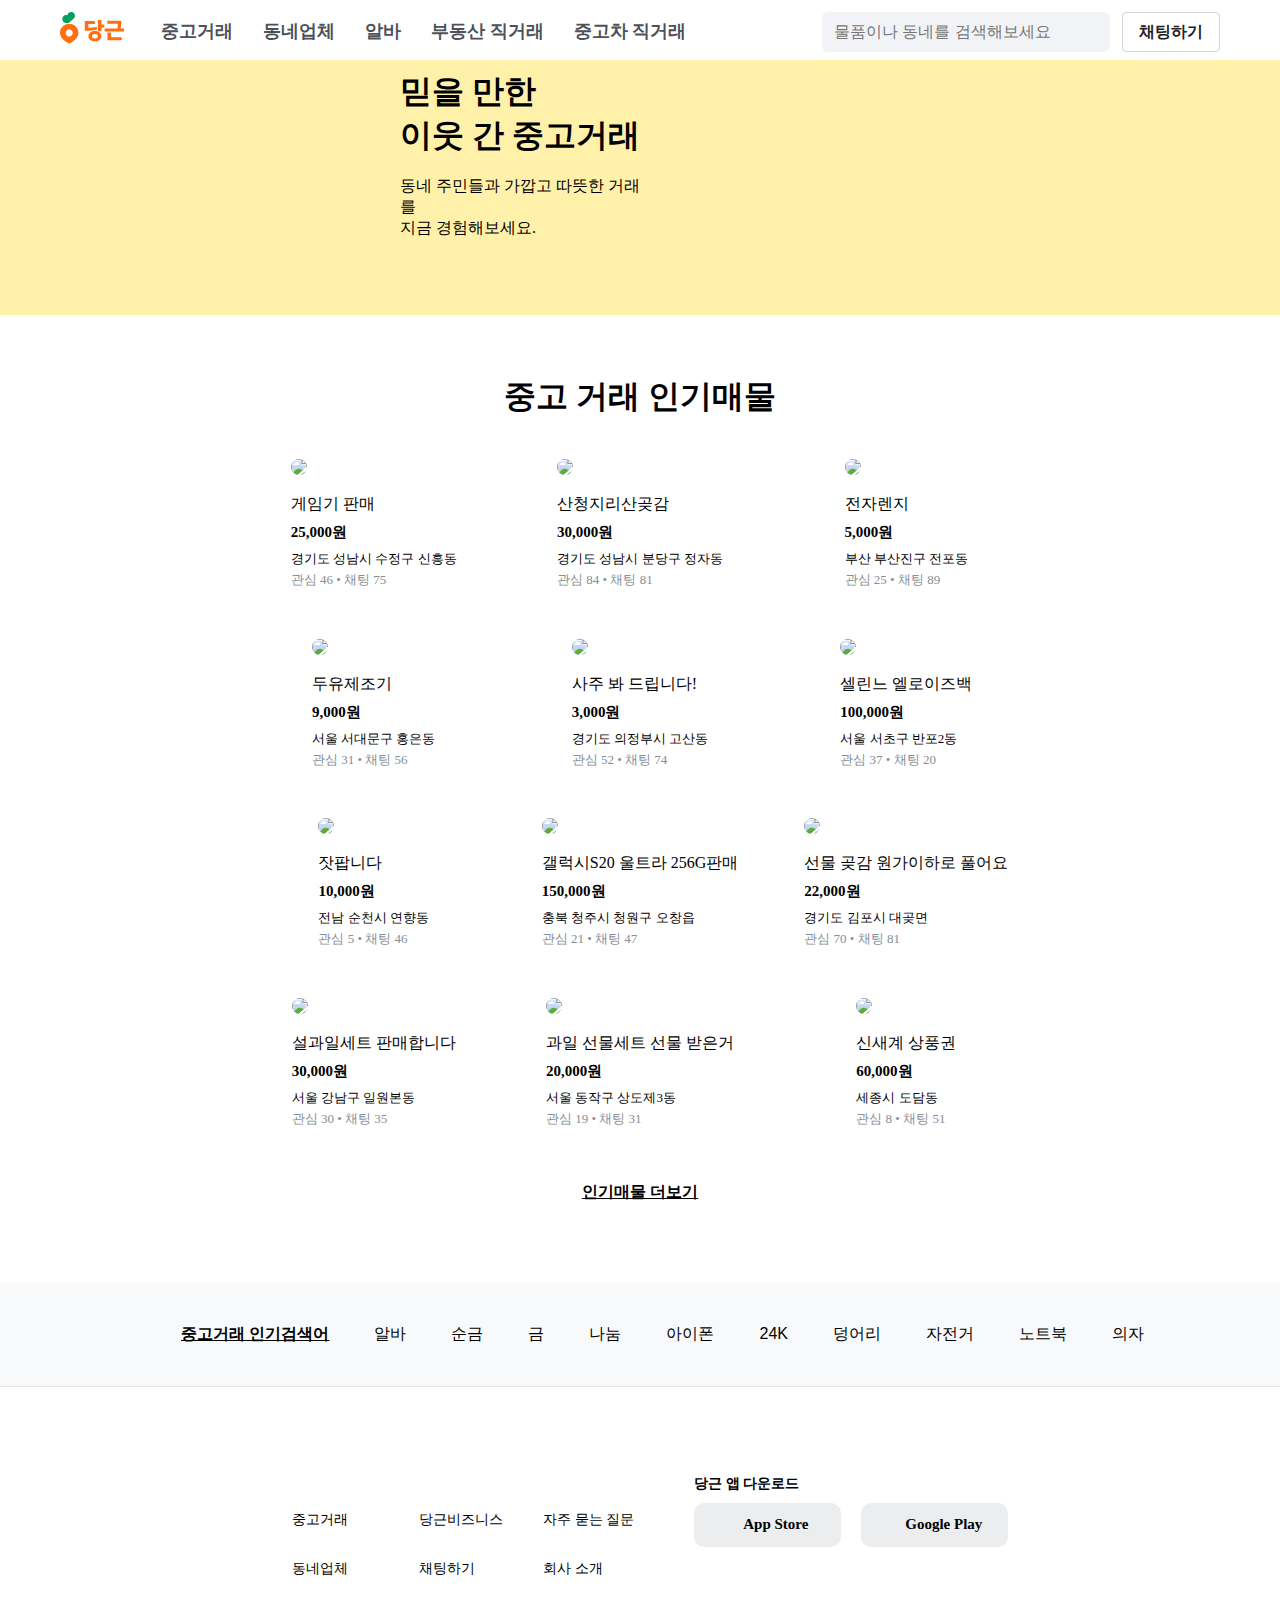
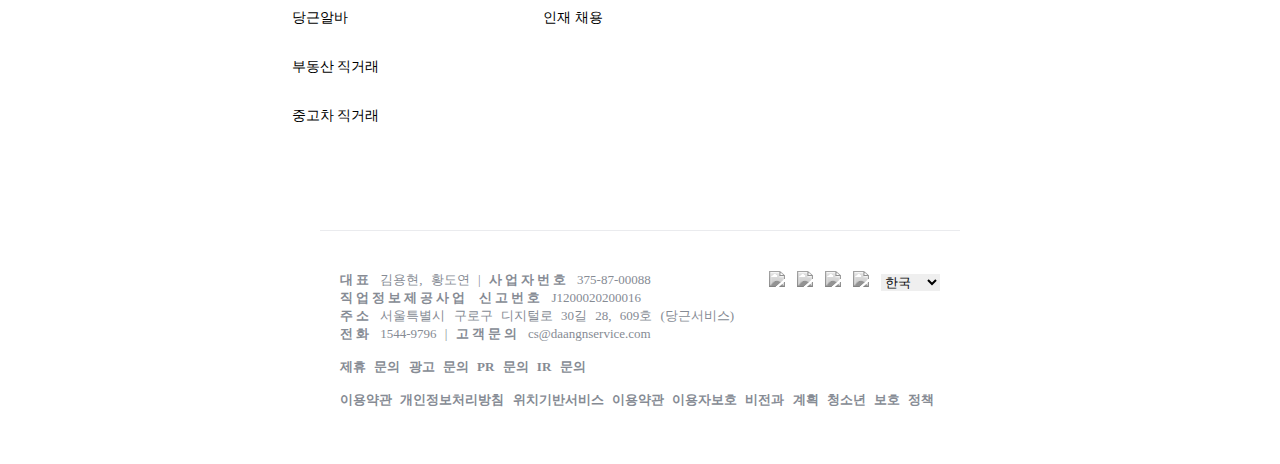
==== index.html @ a2869b3d "second commit" ====
<!DOCTYPE html>
<html lang="ko">
<head>
    <meta charset="UTF-8">
    <meta http-equiv="X-UA-Compatible" content="IE=edge">
    <meta name="viewport" content="width=device-width, initial-scale=1.0">
    <link rel="stylesheet" href="./style.css">
    <link rel="shortcut icon" type="image/x-icon" href="./favicon.ico">
    <script src="./index.js" defer></script>
    <title>당신 근처의 당근마켓</title>
</head>
<body>
<!-- 헤더 영역 -->
<header>
    <div id="header_div">
        <a href="#" id="header_div_a"><span><svg width="65" height="36" viewBox="0 0 65 36" fill="none" xmlns="http://www.w3.org/2000/svg"><g clip-path="url(#clip0_47_13130)"><path d="M9.23186 11.6511C4.1335 11.6511 0 15.6932 0 20.7962C0 27.847 9.25838 31.5884 9.23186 31.5783C9.20661 31.5884 18.4637 27.847 18.4637 20.7962C18.4637 15.6969 14.3302 11.6511 9.23186 11.6511ZM9.23186 24.4985C8.54053 24.498 7.86486 24.2924 7.2903 23.9079C6.71573 23.5233 6.26807 22.977 6.00391 22.338C5.73975 21.6991 5.67096 20.9961 5.80623 20.318C5.9415 19.6399 6.27476 19.0171 6.76388 18.5285C7.25299 18.0398 7.87599 17.7072 8.55411 17.5726C9.23223 17.438 9.93502 17.5076 10.5736 17.7725C11.2122 18.0374 11.7579 18.4857 12.1418 19.0608C12.5256 19.6359 12.7304 20.3119 12.7301 21.0034C12.731 21.4632 12.6411 21.9187 12.4656 22.3437C12.2901 22.7687 12.0325 23.1549 11.7075 23.4802C11.3825 23.8055 10.9966 24.0634 10.5718 24.2392C10.1469 24.415 9.69161 24.5053 9.23186 24.5048V24.4985Z" fill="#FF6F0F"></path><path d="M11.3103 0C9.15573 0 7.6554 1.50565 7.41923 3.28415C4.54738 2.4909 2.29688 4.67359 2.29688 7.07354C2.29688 8.9114 3.55978 10.3956 5.24324 10.8781C6.60087 11.2659 9.04586 10.9766 9.04586 10.9766C9.03323 10.383 9.58007 9.73118 10.4237 9.13751C12.8232 7.44996 14.6999 6.65419 14.9891 4.35276C15.2922 1.94523 13.5052 0 11.3103 0Z" fill="#00A05B"></path><path d="M36.7873 14.8305C34.8374 15.4431 31.4616 15.769 28.2905 15.769V11.9114H34.8399V9.03906H24.7783V18.8208C30.2808 18.8208 35.0849 18.1576 37.1132 17.5298L36.7873 14.8305Z" fill="#FF6F0F"></path><path d="M41.4104 7.89453H37.9033V19.1402H41.4104V15.6148H44.2393V12.5467H41.4104V7.89453Z" fill="#FF6F0F"></path><path d="M34.8969 19.1138C31.1814 19.1138 28.4561 21.1613 28.4561 24.1663C28.4561 27.1713 31.1839 29.2188 34.8969 29.2188C38.6098 29.2188 41.3377 27.17 41.3377 24.1663C41.3377 21.1626 38.6124 19.1138 34.8969 19.1138ZM34.8969 26.4058C33.2223 26.4058 31.9657 25.6025 31.9657 24.1613C31.9657 22.72 33.2223 21.9179 34.8969 21.9179C36.5715 21.9179 37.8281 22.7213 37.8281 24.1613C37.8281 25.6012 36.5728 26.4058 34.8969 26.4058Z" fill="#FF6F0F"></path><path d="M51.0698 20.6055H47.4844V28.2133H61.735V25.202H51.0698V20.6055Z" fill="#FF6F0F"></path><path d="M61.2902 8.83301H47.3224V11.8443H57.7692C57.7692 12.5921 57.8046 14.3706 57.4623 16.3916H44.6514V19.5065H64.1002V16.3966H60.6347C61.0995 13.8426 61.2321 11.8519 61.2902 8.83301Z" fill="#FF6F0F"></path></g><defs><clipPath id="clip0_47_13130"><rect width="64.1053" height="36" fill="white"></rect></clipPath></defs></svg></span></a>
        <nav id="header_div_nav">
            <ul>
                <li>
                    <a href="#">
                        <span>중고거래</span>
                    </a>
                </li>
                <li>
                    <a href="#">
                        <span>동네업체</span>
                    </a>
                </li>
                <li>
                    <a href="#">
                        <span>알바</span>
                    </a>
                </li>
                <li>
                    <a href="#">
                        <span>부동산 직거래</span>
                    </a>
                </li>
                <li>
                    <a href="#">
                        <span>중고차 직거래</span>
                    </a>
                </li>
            </ul>
        </nav>
        <div id="search_div">
            <span>
                <form>
                    <input type="search" placeholder="물품이나 동네를 검색해보세요">
                </form>
            </span>
            <span>
                <button type="button">채팅하기</button>
            </span>
        </div>
    </div>
</header>
<!-- 메인 영역-->    
<section class="banner">
    <div class="banner_txt">
        <p class="banner_txt_one">믿을 만한<br>이웃 간 중고거래</p>
        <br>
        <p class="banner_txt_two">동네 주민들과 가깝고 따뜻한 거래를<br>지금 경험해보세요.</p>
    </div>
    <img class="banner_img" src="https://d1unjqcospf8gs.cloudfront.net/assets/home/main/3x/fleamarket-39d1db152a4769a6071f587fa9320b254085d726a06f61d544728b9ab3bd940a.webp ">
</section>

<section class="product">
    <p class="product_tit">중고 거래 인기매물</p>
    <div class="product_table">
        <div class="product1">
            <img class="sell_img" src="https://dnvefa72aowie.cloudfront.net/origin/article/202402/5fa06965afb354ba1f8ce7d45c2cdc806418e6410a73f5194e94fa16fd1238ab.jpg?q=82&s=300x300&t=crop&f=webp" style="border-radius: 12px; width:223px">
            <p class="sell_name">게임기 판매</p>
            <p class="sell_price">25,000원</p>
            <p class="sell_reg">경기도 성남시 수정구 신흥동</p>
            <p class="sell_react">관심 46 • 채팅 75</p>
        </div>
        <div>
            <a class="detail" href="https://www.daangn.com/articles/713687759">
            <img class="sell_img" src="https://dnvefa72aowie.cloudfront.net/origin/article/202402/c82ea65b20cccb58957d009faa3eedf7dc5884fd4c060f5583590529adbaa97e_0.webp?q=82&s=300x300&t=crop&f=webp" style="border-radius: 12px; width:223px">
            <p class="sell_name">산청지리산곶감</p>
            <p class="sell_price">30,000원</p>
            <p class="sell_reg">경기도 성남시 분당구 정자동</p>
            <p class="sell_react">관심 84 • 채팅 81</p>
            </a>
        </div>
        <div>
            <a class="detail" href="https://www.daangn.com/articles/716325968">
            <img class="sell_img" src="https://dnvefa72aowie.cloudfront.net/origin/article/202402/8deca3346274b37ef472a3c9017b4c56a8e384b63c1b72a835c9bb816aac6201.jpg?q=82&s=300x300&t=crop&f=webp" style="border-radius: 12px; width:223px">
            <p class="sell_name">전자렌지</p>
            <p class="sell_price">5,000원</p>
            <p class="sell_reg">부산 부산진구 전포동</p>
            <p class="sell_react">관심 25 • 채팅 89</p>
            </a>
        </div>
        <div>
            <a class="detail" href="https://www.daangn.com/articles/716113677">
            <img class="sell_img" src="https://dnvefa72aowie.cloudfront.net/origin/article/202402/c41f1eca84158af86119037d47817c8d5be864f07bc5339435dafa3a1d32eb6d.jpg?q=82&s=300x300&t=crop&f=webp" style="border-radius: 12px; width:223px">
            <p class="sell_name">두유제조기</p>
            <p class="sell_price">9,000원</p>
            <p class="sell_reg">서울 서대문구 홍은동</p>
            <p class="sell_react">관심 31 • 채팅 56</p>
            </a>
        </div>
        <div>
            <a class="detail" href="https://www.daangn.com/articles/716066051">
            <img class="sell_img" src="https://dnvefa72aowie.cloudfront.net/origin/article/202402/5e6a0241326c8533195ec5210677b704810ad1fa15acf514dd9ba297636e12a1.jpg?q=82&s=300x300&t=crop&f=webp" style="border-radius: 12px; width:223px">
            <p class="sell_name">사주 봐 드립니다!</p>
            <p class="sell_price">3,000원</p>
            <p class="sell_reg">경기도 의정부시 고산동</p>
            <p class="sell_react">관심 52 • 채팅 74</p>
            </a>
        </div>
        <div>
            <a class="detail" href="https://www.daangn.com/articles/715146705">
            <img class="sell_img" src="https://dnvefa72aowie.cloudfront.net/origin/article/202402/2c77db6ae555c9d40d39858c4ca7120f32fdbc51a45f00f97dc714c151fab016.jpg?q=82&s=300x300&t=crop&f=webp" style="border-radius: 12px; width:223px">
            <p class="sell_name">셀린느 엘로이즈백</p>
            <p class="sell_price">100,000원</p>
            <p class="sell_reg">서울 서초구 반포2동</p>
            <p class="sell_react">관심 37 • 채팅 20</p>
            </a>
        </div>
        <div>
            <a class="detail" href="https://www.daangn.com/articles/715353955">
            <img class="sell_img" src="https://dnvefa72aowie.cloudfront.net/origin/article/202402/dae90921080d6930ca41fa9908de6f9d047229da68bf51ca391337bb23e2ea59_0.webp?q=82&s=300x300&t=crop&f=webp" style="border-radius: 12px; width:223px">
            <p class="sell_name">잣팝니다</p>
            <p class="sell_price">10,000원</p>
            <p class="sell_reg">전남 순천시 연향동</p>
            <p class="sell_react">관심 5 • 채팅 46</p>
            </a>
        </div>
        <div>
            <a class="detail" href="https://www.daangn.com/articles/716485421">
            <img class="sell_img" src="https://dnvefa72aowie.cloudfront.net/origin/article/202402/54d4742279c2c927534f688b6a963215e7ef5c586ff8c79e015a41da3b21f390_0.webp?q=82&s=300x300&t=crop&f=webp" style="border-radius: 12px; width:223px">
            <p class="sell_name">갤럭시S20 울트라 256G판매</p>
            <p class="sell_price">150,000원</p>
            <p class="sell_reg">충북 청주시 청원구 오창읍</p>
            <p class="sell_react">관심 21 • 채팅 47</p>
            </a>
        </div>
        <div>
            <a class="detail" href="https://www.daangn.com/articles/716390238">
            <img class="sell_img" src="https://dnvefa72aowie.cloudfront.net/origin/article/202402/e02285b091edd8cabba7aa8a506b3d2eeda078f6e4991d879e23e339f5b9b7bf_0.webp?q=82&s=300x300&t=crop&f=webp" style="border-radius: 12px; width:223px">
            <p class="sell_name">선물 곶감 원가이하로 풀어요</p>
            <p class="sell_price">22,000원</p>
            <p class="sell_reg">경기도 김포시 대곶면</p>
            <p class="sell_react">관심 70 • 채팅 81</p>
            </a>
        </div>
        <div>
            <a class="detail" href="https://www.daangn.com/articles/716650491">
            <img class="sell_img" src="https://dnvefa72aowie.cloudfront.net/origin/article/202402/a2b4cf3d4df0f13b0fad5c5ab099db1e2b274dfe881b2b2de0654bf244030744_0.webp?q=82&s=300x300&t=crop&f=webp" style="border-radius: 12px; width:223px">
            <p class="sell_name">설과일세트 판매합니다</p>
            <p class="sell_price">30,000원</p>
            <p class="sell_reg">서울 강남구 일원본동</p>
            <p class="sell_react">관심 30 • 채팅 35</p>
            </a>
        </div>
        <div>
            <a class="detail" href="https://www.daangn.com/articles/716215230">
            <img class="sell_img" src="https://dnvefa72aowie.cloudfront.net/origin/article/202402/e82290b2b30d377572c3fc1aeb0d8c66e80b12bead0d092b915057fd4848459b_0.webp?q=82&s=300x300&t=crop&f=webp" style="border-radius: 12px; width:223px">
            <p class="sell_name">과일 선물세트 선물 받은거</p>
            <p class="sell_price">20,000원</p>
            <p class="sell_reg">서울 동작구 상도제3동</p>
            <p class="sell_react">관심 19 • 채팅 31</p>
            </a>
        </div>
        <div>
            <a class="detail" href="https://www.daangn.com/articles/714733306">
            <img class="sell_img" src="https://dnvefa72aowie.cloudfront.net/origin/article/202402/9d6544fac4f7f5be39af6bc38beb44cf7a96db8cebb0422c43cd04898440c00c_0.webp?q=82&s=300x300&t=crop&f=webp" style="border-radius: 12px; width:223px">
            <p class="sell_name">신새계 상풍권</p>
            <p class="sell_price">60,000원</p>
            <p class="sell_reg">세종시 도담동</p>
            <p class="sell_react">관심 8 • 채팅 51</p>
            </a>
        </div>
    </div>
    <br>
    <br>
    <br>
    <div class="more_item_wrap">
        <a class="detail" href="https://www.daangn.com/hot_articles">
        <button class="more_item_btn">인기매물 더보기</button>
        </a>
    </div>

    <div class="keyword_wrap">
        <button class="keyword_title">중고거래 인기검색어</button>
        <button class="keyword">알바</button>
        <button class="keyword">순금</button>
        <button class="keyword">금</button>
        <button class="keyword">나눔</button>
        <button class="keyword">아이폰</button>
        <button class="keyword">24K</button>
        <button class="keyword">덩어리</button>
        <button class="keyword">자전거</button>
        <button class="keyword">노트북</button>
        <button class="keyword">의자</button>
    </div>
    <br>

<!-- 푸터영역 -->
<section class="info">
    <div class="info1">
        <ul>
            <li>중고거래</li>
            <li>동네업체</li>
            <li>당근알바</li>
            <li>부동산 직거래</li>
            <li>중고차 직거래</li>
        </ul>
        <ul>
            <li>당근비즈니스</li>
            <li>채팅하기</li>
        </ul>
        <ul>
            <li>자주 묻는 질문</li>
            <li>회사 소개</li>
            <li>인재 채용</li>
        </ul>
    </div>
    <div >
        <p class="app_tit">당근 앱 다운로드</p>
        <div class="app_img">
            <a href="https://www.daangn.com/?source_caller=ui&shortlink=duyc3blt&c=Website&pid=Website&deep_link_value=karrot%3A%2F%2Fopen%3Ffrom%3Dwebsite&af_xp=custom&afdp=karrot://open?from=website" target="_blank">
            <div class="app_download_1">
                <img src="./apple.png">
                <p>App Store</p>
            </div>
            </a>
            <a href="https://www.daangn.com/?source_caller=ui&shortlink=duyc3blt&c=Website&pid=Website&deep_link_value=karrot%3A%2F%2Fopen%3Ffrom%3Dwebsite&af_xp=custom&afdp=karrot://open?from=website" target="_blank">
            <div class="app_download_2">
                <img src="./android.png">
                <p>Google Play</p>
            </div>
            </a>
        </div>
    </div>
</section>

<footer class="footer_box">
    <div class="footer">
        <div class="sns_lan">
            <a href="https://www.facebook.com/daangn" target="_blank"><img class="brands" src="./facebook.png"></a>&nbsp;&nbsp;
            <a href="https://www.instagram.com/daangnmarket/" target="_blank"><img class="brands" src="./insta.png"></a>&nbsp;&nbsp;
            <a href="https://www.youtube.com/channel/UC8tsBsQBuF7QybxgLmStihA" target="_blank"><img class="brands" src="./youtube.png"></a>&nbsp;&nbsp;
            <a href="https://blog.naver.com/daangn" target="_blank"><img class="brands" src="./blog.png"></a>&nbsp;&nbsp;
            
        <select class="country">
                <option>한국</option>
                <option value="https://uk.karrotmarket.com">영국</option>
                <option value="https://ca.karrotmarket.com">캐나다</option>
                <option value="https://us.karrotmarket.com">미국</option>
                <option value="https://jp.karrotmarket.com">일본</option>
            </select>
        </div>
        <div>
            <p class="info2">
                <span class="txt_em">대표</span> 김용현, 황도연 | <span class="txt_em">사업자번호</span> 375-87-00088<br>
                <span class="txt_em">직업정보제공사업 신고번호</span> J1200020200016<br>
                <span class="txt_em">주소</span> 서울특별시 구로구 디지털로 30길 28, 609호 (당근서비스)<br>
                <span class="txt_em">전화</span> 1544-9796 | <span class="txt_em">고객문의</span> cs@daangnservice.com
            </p>
            <div class="txt_em_1">
                <a href="#">제휴 문의</a> 
                <a href="#">광고 문의</a> 
                <a href="#">PR 문의</a> 
                <a href="#">IR 문의</a> 
            </div>
            <div class="txt_em_1">
                <a href="#">이용약관</a> 
                <a href="#">개인정보처리방침</a> 
                <a href="#">위치기반서비스 이용약관</a> 
                <a href="#">이용자보호 비전과 계획</a>
                <a href="#">청소년 보호 정책</a>  
            </div>
        </div>
    </div>
</footer>



</section>



<!-- 자바스크립트 -->
<script>
    document.addEventListener("DOMContentLoaded", function() {
      var moreItemBtn = document.querySelector(".keyword_title");
      moreItemBtn.addEventListener("click", function() {
        // 오늘의 중고 인기 검색어 목록
        var popularKeywords = [
          "알바",
          "순금",
          "금",
          "나눔",
          "24k",
          "아이폰",
          "덩어리",
          "노트북",
          "자전거",
          "의자",
          "당근알바",
          "레드향",
          "책상",
          "귤",
          "컴퓨터",
          "아이패드"
        ];

        var content = "<h2>오늘의 중고 인기 검색어</h2><ul>";
        popularKeywords.forEach(function(keyword) {
          content += "<li>" + keyword + "</li>";
        });
        content += "</ul>";

        var newWindow = window.open("", "_blank", "width=400, height=400");
        newWindow.document.write(content);
      });
    });
  </script>

<script>
    document.addEventListener("DOMContentLoaded", function() {
      var product1Element = document.querySelector(".product1");
      product1Element.addEventListener("click", function() {
        alert("방금 판매되었습니다");
      });
    });
  </script>

</body>
---- style.css ----
header {
    background-color: #fff;
    color: #212124;
    position: fixed;
    top: 0;
    left: 0;
    width: 100%;
    max-width: 100vw;
    z-index: 1;
    padding-top: 4px;
}
#header_div {
    display: flex;
    align-items: center;
    max-width: 75rem;
    padding: 0.75rem 1.25rem;
    height: 3.5rem;
    box-sizing: border-box;
    justify-content: space-between;
    width: 100%;
    margin: 0 auto;
    position: relative;
}
#header_div_a {
    display: flex;
    align-items: center;
    margin-right: 2.25rem;
    text-decoration: none;
    background-color: transparent;
}
#header_div_nav {
    display: flex;
    align-items: center;
    width: 100%;
    padding: 0 2.5rem 0 0;
}
#header_div_nav a {
    text-decoration: none;
}
#header_div_nav a:link {
    color: #4d5159;
}
#header_div_nav a:visited {
    color: #4d5159;
}
#header_div_nav a:hover {
    color: #868b94;
}
#header_div_nav ul {
    display: flex;
    list-style: none;
    padding: 0;
    margin: 0;
}
#header_div_nav li {
    line-height: 1.32;
    font-size: 1.125rem;
    font-weight: 700;
    color: #4d5159;
    font-style: normal;
    margin-right: 1.875rem;
}
#header_div_nav li:nth-of-type(1) a {}
#header_div_nav li:nth-of-type(2) a {}
#header_div_nav li:nth-of-type(3) a {}

#search_div {
    display: flex;
    justify-content: center;
    align-items: center;
}
#search_div span form {
    display: block;
    position: relative;
    margin-right: 0.75rem;
    margin-top: 0em;
}
#search_div span form input {
    width: 18rem;
    line-height: 1.36;
    font-size: 1rem;
    background-color: #f2f3f6;
    height: 2.5rem;
    padding: 0.5625rem 0.75rem;
    border: none;
    border-radius: 0.375rem;
    color: #212124;
    box-sizing: border-box;
}
#search_div span form input:focus {
    outline: none;
}
#search_div span button {
    width: 98px;
    height: 40px;
    line-height: 1.3;
    font-size: 1rem;
    display: block;
    white-space: nowrap;
    background-color: #fff;
    color: #212124;
    padding-left: 1rem;
    padding-right: 1rem;
    font-weight: 700;
    border-radius: 0.25rem;
    border: 1px solid #d1d3d8;
}
#search_div span button:hover {
    background-color: #f2f3f6;
    opacity: .7;
}




* {
    margin: 0;
    padding: 0;
    box-sizing: border-box;
}

body{
    width: 100vw; 
    overflow-x: hidden;
}

::-webkit-scrollbar:horizontal {
    display: none;
}

/*메뉴*/


/*배너*/
.banner {
    background-color: #FFF1AA;
    height: 315px;
    display: grid;
    grid-template-columns: 1fr 1fr;
}

.banner_txt {
    padding-left: 400px;
    padding-top: 70px;
}

.banner_txt_one {
    font-size: 2rem;
	font-weight: 600;
}

.banner_txt_two {
    font-size: 1rem;
	font-weight: 500;
}

.banner_img {
    height: 315px;
}

/*중고거래 인기매물*/
.product {
    width: 100vw;
    height: 1300px;
}

.product_tit {
    font-size: 2rem;
	font-weight: 600;
	margin-top: 60px;
	text-align: center;
	margin-bottom: 40px;
}

.product_table {
    position: relative;
    width: 799px;
    margin: 0 auto;
    display: grid;
    place-items: center;
    grid-template-columns: 1fr 1fr 1fr;
    grid-row-gap: 3.1rem;
}

.detail {
    text-decoration-line: none;
    color: inherit;
}

.sell_img {
    width: 200px;
    border-radius: 20px;
    margin-bottom: 15px;
}


.sell_name {
    font-size: 16px;
    margin-bottom: 8px;
}

.sell_price {
    font-size: 15px;
    font-weight: 700;
    margin-bottom: 8px;
}

.sell_reg {
    font-size: 13px;
    margin-bottom: 3px;
}

.sell_react {
    color: #868e96;
    font-size: 13px;
}

/*인기매물 더보기 버튼*/
.more_item_wrap {
	display: flex;
	justify-content: center;
}
 
.more_item_btn {
	border: none;
	background-color: white;
	font-weight: bold;
	text-decoration: underline;
	font-size: medium;
	margin-bottom: 80px;
}

/*중고거래 인기검색어*/
.keyword_wrap{
	display: flex;
	justify-content: center;
    height: 104px;
    background-color: #F8F9FA;
    border-bottom: solid 1px #E2E2E2;
}
 
.keyword_title{
	border: none;
	background-color: #F8F9FA;
	font-weight: bold;
	text-decoration: underline;
	font-size: medium;
	margin-left: 45px;
}

.keyword{
	border: none;
	background-color: #F8F9FA;
	font-size: medium;
	margin-left: 45px;
}

/*하단부*/
/*하단부*/
/*기타 회사정보*/
.info {
    display: flex;
    justify-content: center;
    padding: 70px 0;
}

.info1 {
    display: flex;
}

.info1 ul {
    list-style-type: none;
    padding: 20px;
    line-height: 3.5em;
    font-size: 14px;
}

/*당근마켓 앱 다운로드*/
.app_tit {
    font-weight: 600;
    font-size: 14px;
    padding-left: 40px;
    margin-bottom: 10px;
}

.app_img {
    display: flex;
    justify-content: center;
    align-items: center;
    font-family: 'SUITE-Regular';
    font-size: 15px;
    font-weight: 600;
    padding-left: 40px;
}

[class^='app_download'] {
    display: flex;
    align-items: center;
    background-color: rgb(235, 237, 239);
    padding: 10px;
    border-radius: 10px;
    width: 147px;
    height: 44px;
}

.app_img img {
    width: 16px;
    height: 19px;
    margin-left: 10px;
    margin-right: 8px;
}

.app_img a {
    text-decoration-line: none;
    color: inherit;
}

.app_download_1 {
    width: 147px;
    padding-left: 15px;
    margin-right: 20px;
}

/*footer*/
.footer_box {
    display: flex;
    justify-content: center;
}

.footer {
    width: 50%;
    border-top: 1px solid#eaebee;
    padding: 40px 0;
}

.txt_em {
    color: #868b94;
    font-size: 13.008px;
    font-weight: 600;
    letter-spacing: 3px;
}

.info2 {
    color: #868b94;
    font-size: 13.008px;
    word-spacing: 5px;
    padding-left: 20px;
}

.txt_em_1 {
    color: #868b94;
    font-size: 13.008px;
    font-weight: 600;
    word-spacing: 5px;
    padding-left: 20px;
    margin: 15px 0;
}

.txt_em_1 a{
    text-decoration: none;
    color: #6d7076;
    color: inherit;
}

.sns_lan {
    margin-right: 20px;
    float: right;
}

.brands {
    height: 24px;
    filter: grayscale(100%);
}

.country {
    outline: none;
    border: none;
}
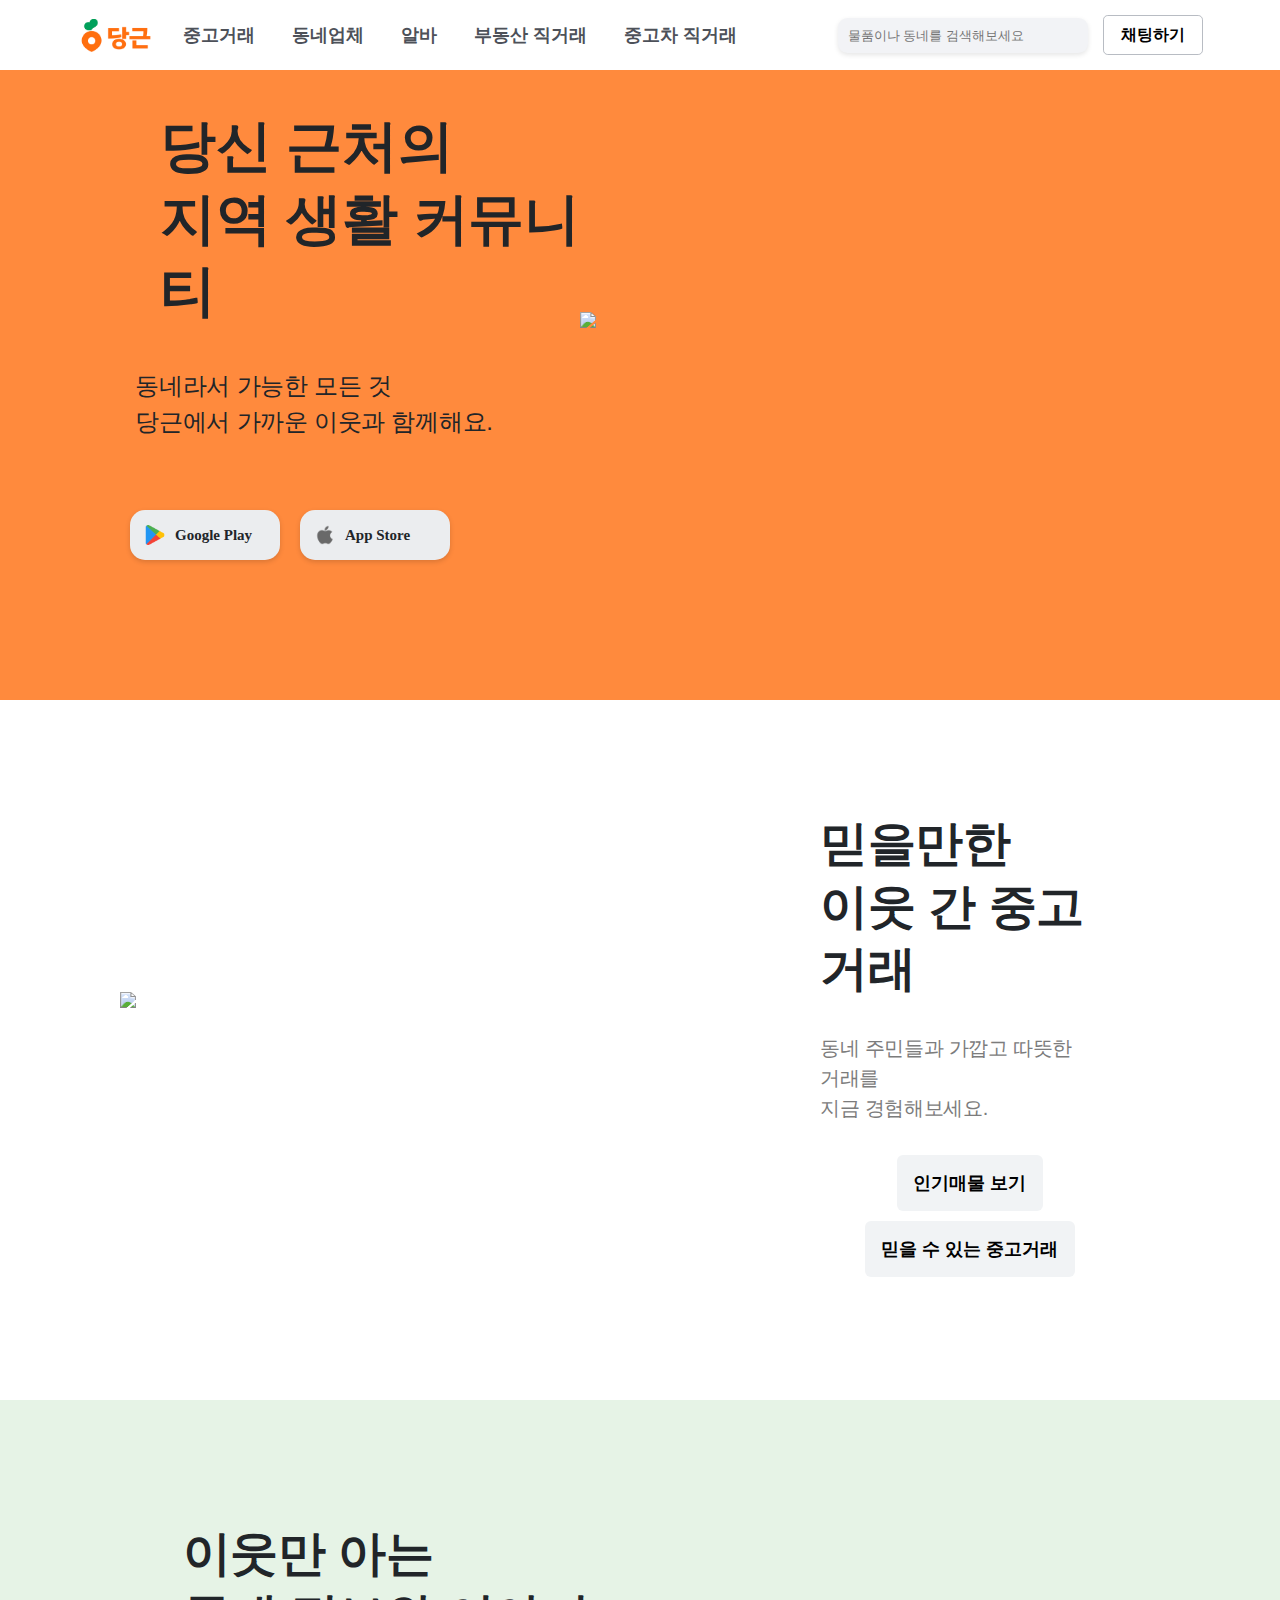
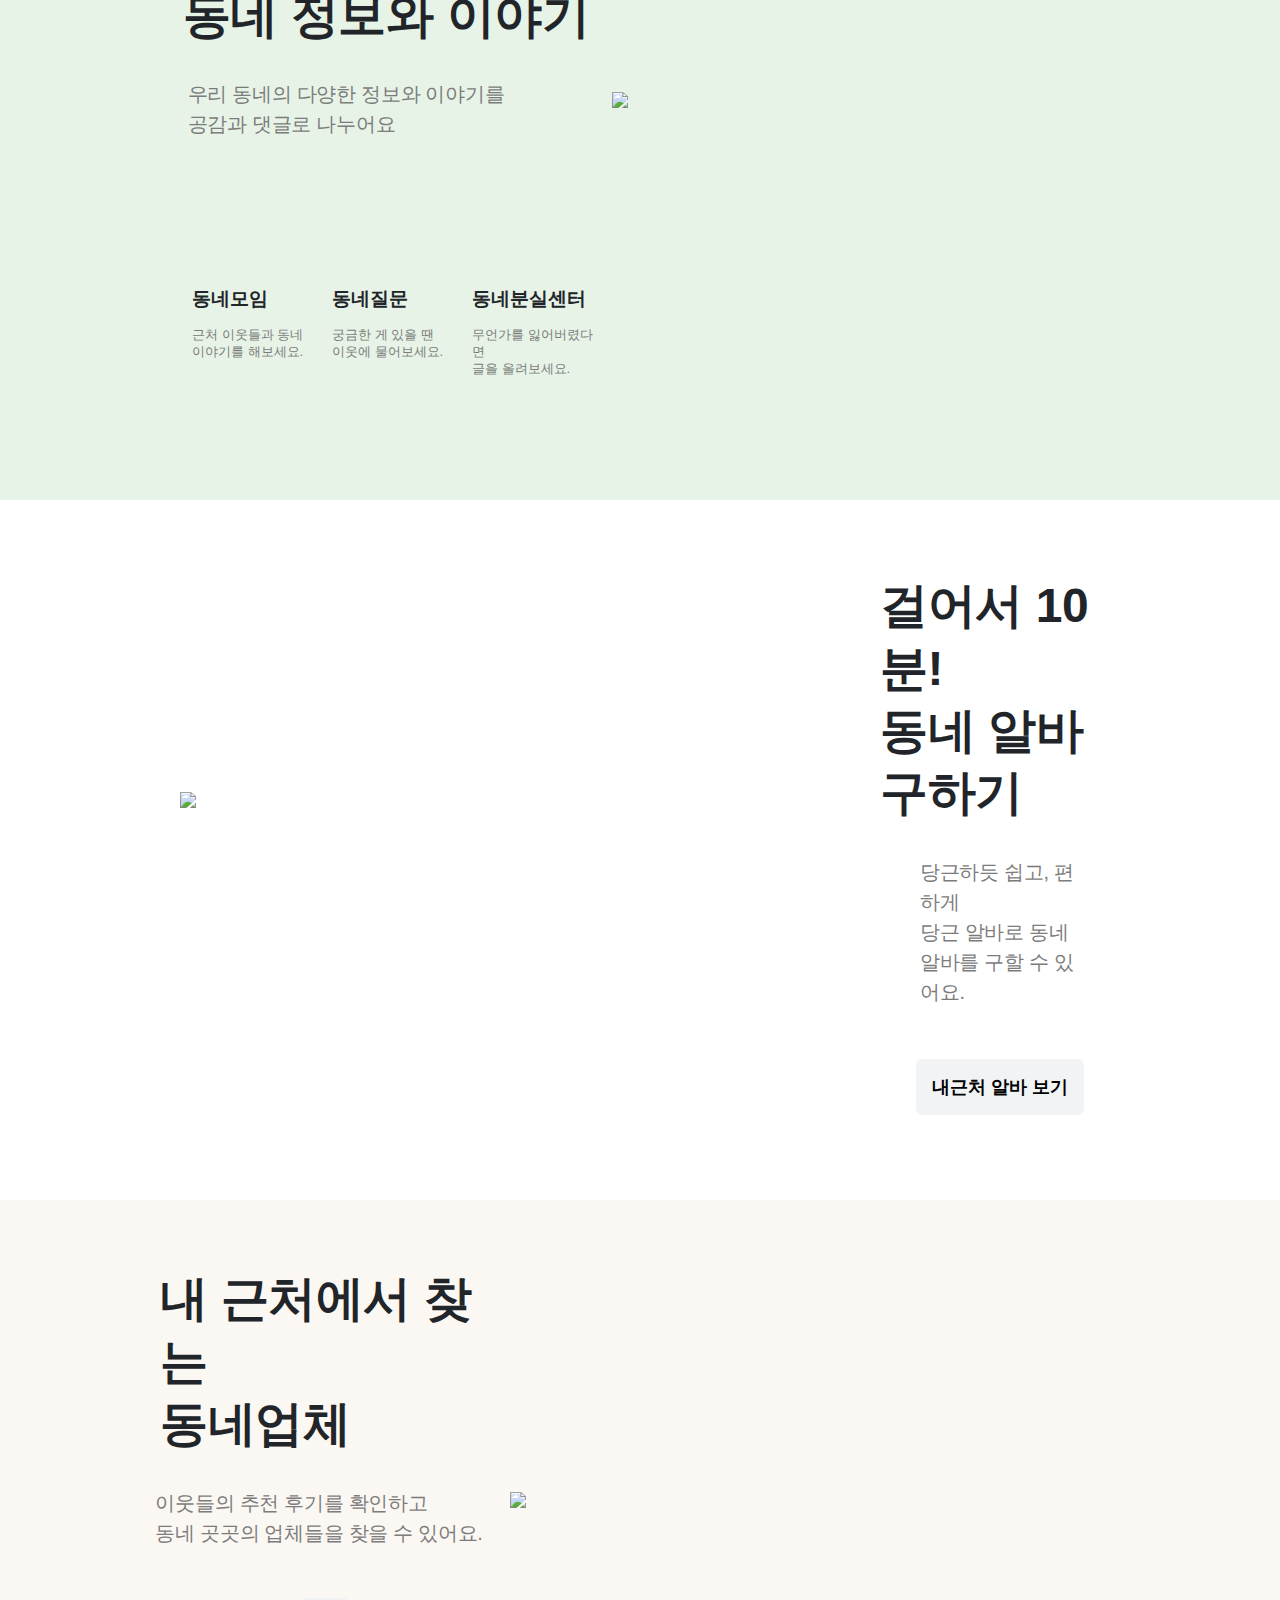
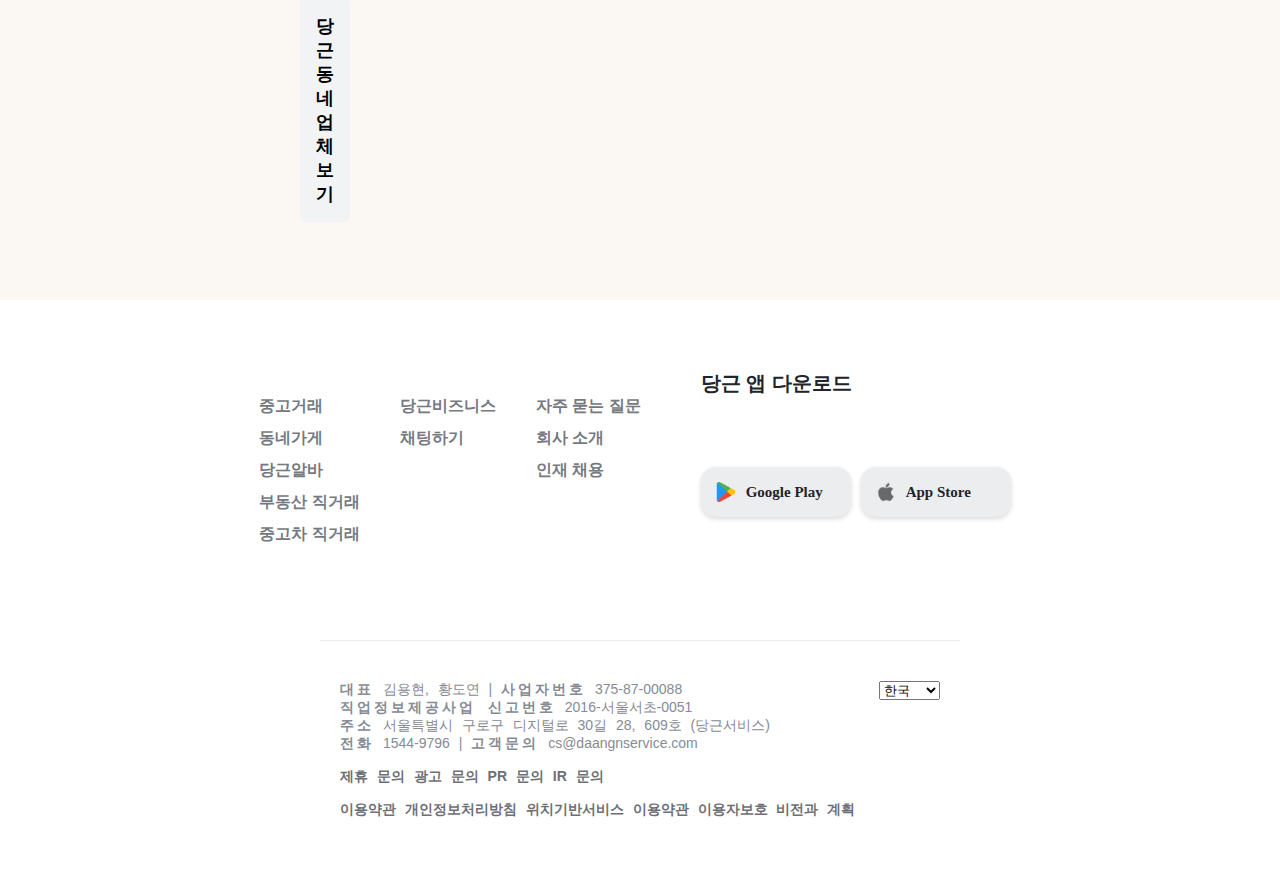
==== commit 0ef7adad: "please" ====
--- a/index.html
+++ b/index.html
@@ -1,333 +1,241 @@
-<!DOCTYPE html>
-<html lang="ko">
-<head>
-    <meta charset="UTF-8">
-    <meta http-equiv="X-UA-Compatible" content="IE=edge">
-    <meta name="viewport" content="width=device-width, initial-scale=1.0">
-    <link rel="stylesheet" href="./style.css">
-    <link rel="shortcut icon" type="image/x-icon" href="./favicon.ico">
-    <script src="./index.js" defer></script>
-    <title>당신 근처의 당근마켓</title>
-</head>
-<body>
-<!-- 헤더 영역 -->
-<header>
-    <div id="header_div">
-        <a href="#" id="header_div_a"><span><svg width="65" height="36" viewBox="0 0 65 36" fill="none" xmlns="http://www.w3.org/2000/svg"><g clip-path="url(#clip0_47_13130)"><path d="M9.23186 11.6511C4.1335 11.6511 0 15.6932 0 20.7962C0 27.847 9.25838 31.5884 9.23186 31.5783C9.20661 31.5884 18.4637 27.847 18.4637 20.7962C18.4637 15.6969 14.3302 11.6511 9.23186 11.6511ZM9.23186 24.4985C8.54053 24.498 7.86486 24.2924 7.2903 23.9079C6.71573 23.5233 6.26807 22.977 6.00391 22.338C5.73975 21.6991 5.67096 20.9961 5.80623 20.318C5.9415 19.6399 6.27476 19.0171 6.76388 18.5285C7.25299 18.0398 7.87599 17.7072 8.55411 17.5726C9.23223 17.438 9.93502 17.5076 10.5736 17.7725C11.2122 18.0374 11.7579 18.4857 12.1418 19.0608C12.5256 19.6359 12.7304 20.3119 12.7301 21.0034C12.731 21.4632 12.6411 21.9187 12.4656 22.3437C12.2901 22.7687 12.0325 23.1549 11.7075 23.4802C11.3825 23.8055 10.9966 24.0634 10.5718 24.2392C10.1469 24.415 9.69161 24.5053 9.23186 24.5048V24.4985Z" fill="#FF6F0F"></path><path d="M11.3103 0C9.15573 0 7.6554 1.50565 7.41923 3.28415C4.54738 2.4909 2.29688 4.67359 2.29688 7.07354C2.29688 8.9114 3.55978 10.3956 5.24324 10.8781C6.60087 11.2659 9.04586 10.9766 9.04586 10.9766C9.03323 10.383 9.58007 9.73118 10.4237 9.13751C12.8232 7.44996 14.6999 6.65419 14.9891 4.35276C15.2922 1.94523 13.5052 0 11.3103 0Z" fill="#00A05B"></path><path d="M36.7873 14.8305C34.8374 15.4431 31.4616 15.769 28.2905 15.769V11.9114H34.8399V9.03906H24.7783V18.8208C30.2808 18.8208 35.0849 18.1576 37.1132 17.5298L36.7873 14.8305Z" fill="#FF6F0F"></path><path d="M41.4104 7.89453H37.9033V19.1402H41.4104V15.6148H44.2393V12.5467H41.4104V7.89453Z" fill="#FF6F0F"></path><path d="M34.8969 19.1138C31.1814 19.1138 28.4561 21.1613 28.4561 24.1663C28.4561 27.1713 31.1839 29.2188 34.8969 29.2188C38.6098 29.2188 41.3377 27.17 41.3377 24.1663C41.3377 21.1626 38.6124 19.1138 34.8969 19.1138ZM34.8969 26.4058C33.2223 26.4058 31.9657 25.6025 31.9657 24.1613C31.9657 22.72 33.2223 21.9179 34.8969 21.9179C36.5715 21.9179 37.8281 22.7213 37.8281 24.1613C37.8281 25.6012 36.5728 26.4058 34.8969 26.4058Z" fill="#FF6F0F"></path><path d="M51.0698 20.6055H47.4844V28.2133H61.735V25.202H51.0698V20.6055Z" fill="#FF6F0F"></path><path d="M61.2902 8.83301H47.3224V11.8443H57.7692C57.7692 12.5921 57.8046 14.3706 57.4623 16.3916H44.6514V19.5065H64.1002V16.3966H60.6347C61.0995 13.8426 61.2321 11.8519 61.2902 8.83301Z" fill="#FF6F0F"></path></g><defs><clipPath id="clip0_47_13130"><rect width="64.1053" height="36" fill="white"></rect></clipPath></defs></svg></span></a>
-        <nav id="header_div_nav">
-            <ul>
-                <li>
-                    <a href="#">
-                        <span>중고거래</span>
-                    </a>
-                </li>
-                <li>
-                    <a href="#">
-                        <span>동네업체</span>
-                    </a>
-                </li>
-                <li>
-                    <a href="#">
-                        <span>알바</span>
-                    </a>
-                </li>
-                <li>
-                    <a href="#">
-                        <span>부동산 직거래</span>
-                    </a>
-                </li>
-                <li>
-                    <a href="#">
-                        <span>중고차 직거래</span>
-                    </a>
-                </li>
-            </ul>
-        </nav>
-        <div id="search_div">
-            <span>
-                <form>
-                    <input type="search" placeholder="물품이나 동네를 검색해보세요">
-                </form>
-            </span>
-            <span>
-                <button type="button">채팅하기</button>
-            </span>
-        </div>
-    </div>
-</header>
-<!-- 메인 영역-->    
-<section class="banner">
-    <div class="banner_txt">
-        <p class="banner_txt_one">믿을 만한<br>이웃 간 중고거래</p>
-        <br>
-        <p class="banner_txt_two">동네 주민들과 가깝고 따뜻한 거래를<br>지금 경험해보세요.</p>
-    </div>
-    <img class="banner_img" src="https://d1unjqcospf8gs.cloudfront.net/assets/home/main/3x/fleamarket-39d1db152a4769a6071f587fa9320b254085d726a06f61d544728b9ab3bd940a.webp ">
-</section>
-
-<section class="product">
-    <p class="product_tit">중고 거래 인기매물</p>
-    <div class="product_table">
-        <div class="product1">
-            <img class="sell_img" src="https://dnvefa72aowie.cloudfront.net/origin/article/202402/5fa06965afb354ba1f8ce7d45c2cdc806418e6410a73f5194e94fa16fd1238ab.jpg?q=82&s=300x300&t=crop&f=webp" style="border-radius: 12px; width:223px">
-            <p class="sell_name">게임기 판매</p>
-            <p class="sell_price">25,000원</p>
-            <p class="sell_reg">경기도 성남시 수정구 신흥동</p>
-            <p class="sell_react">관심 46 • 채팅 75</p>
-        </div>
-        <div>
-            <a class="detail" href="https://www.daangn.com/articles/713687759">
-            <img class="sell_img" src="https://dnvefa72aowie.cloudfront.net/origin/article/202402/c82ea65b20cccb58957d009faa3eedf7dc5884fd4c060f5583590529adbaa97e_0.webp?q=82&s=300x300&t=crop&f=webp" style="border-radius: 12px; width:223px">
-            <p class="sell_name">산청지리산곶감</p>
-            <p class="sell_price">30,000원</p>
-            <p class="sell_reg">경기도 성남시 분당구 정자동</p>
-            <p class="sell_react">관심 84 • 채팅 81</p>
-            </a>
-        </div>
-        <div>
-            <a class="detail" href="https://www.daangn.com/articles/716325968">
-            <img class="sell_img" src="https://dnvefa72aowie.cloudfront.net/origin/article/202402/8deca3346274b37ef472a3c9017b4c56a8e384b63c1b72a835c9bb816aac6201.jpg?q=82&s=300x300&t=crop&f=webp" style="border-radius: 12px; width:223px">
-            <p class="sell_name">전자렌지</p>
-            <p class="sell_price">5,000원</p>
-            <p class="sell_reg">부산 부산진구 전포동</p>
-            <p class="sell_react">관심 25 • 채팅 89</p>
-            </a>
-        </div>
-        <div>
-            <a class="detail" href="https://www.daangn.com/articles/716113677">
-            <img class="sell_img" src="https://dnvefa72aowie.cloudfront.net/origin/article/202402/c41f1eca84158af86119037d47817c8d5be864f07bc5339435dafa3a1d32eb6d.jpg?q=82&s=300x300&t=crop&f=webp" style="border-radius: 12px; width:223px">
-            <p class="sell_name">두유제조기</p>
-            <p class="sell_price">9,000원</p>
-            <p class="sell_reg">서울 서대문구 홍은동</p>
-            <p class="sell_react">관심 31 • 채팅 56</p>
-            </a>
-        </div>
-        <div>
-            <a class="detail" href="https://www.daangn.com/articles/716066051">
-            <img class="sell_img" src="https://dnvefa72aowie.cloudfront.net/origin/article/202402/5e6a0241326c8533195ec5210677b704810ad1fa15acf514dd9ba297636e12a1.jpg?q=82&s=300x300&t=crop&f=webp" style="border-radius: 12px; width:223px">
-            <p class="sell_name">사주 봐 드립니다!</p>
-            <p class="sell_price">3,000원</p>
-            <p class="sell_reg">경기도 의정부시 고산동</p>
-            <p class="sell_react">관심 52 • 채팅 74</p>
-            </a>
-        </div>
-        <div>
-            <a class="detail" href="https://www.daangn.com/articles/715146705">
-            <img class="sell_img" src="https://dnvefa72aowie.cloudfront.net/origin/article/202402/2c77db6ae555c9d40d39858c4ca7120f32fdbc51a45f00f97dc714c151fab016.jpg?q=82&s=300x300&t=crop&f=webp" style="border-radius: 12px; width:223px">
-            <p class="sell_name">셀린느 엘로이즈백</p>
-            <p class="sell_price">100,000원</p>
-            <p class="sell_reg">서울 서초구 반포2동</p>
-            <p class="sell_react">관심 37 • 채팅 20</p>
-            </a>
-        </div>
-        <div>
-            <a class="detail" href="https://www.daangn.com/articles/715353955">
-            <img class="sell_img" src="https://dnvefa72aowie.cloudfront.net/origin/article/202402/dae90921080d6930ca41fa9908de6f9d047229da68bf51ca391337bb23e2ea59_0.webp?q=82&s=300x300&t=crop&f=webp" style="border-radius: 12px; width:223px">
-            <p class="sell_name">잣팝니다</p>
-            <p class="sell_price">10,000원</p>
-            <p class="sell_reg">전남 순천시 연향동</p>
-            <p class="sell_react">관심 5 • 채팅 46</p>
-            </a>
-        </div>
-        <div>
-            <a class="detail" href="https://www.daangn.com/articles/716485421">
-            <img class="sell_img" src="https://dnvefa72aowie.cloudfront.net/origin/article/202402/54d4742279c2c927534f688b6a963215e7ef5c586ff8c79e015a41da3b21f390_0.webp?q=82&s=300x300&t=crop&f=webp" style="border-radius: 12px; width:223px">
-            <p class="sell_name">갤럭시S20 울트라 256G판매</p>
-            <p class="sell_price">150,000원</p>
-            <p class="sell_reg">충북 청주시 청원구 오창읍</p>
-            <p class="sell_react">관심 21 • 채팅 47</p>
-            </a>
-        </div>
-        <div>
-            <a class="detail" href="https://www.daangn.com/articles/716390238">
-            <img class="sell_img" src="https://dnvefa72aowie.cloudfront.net/origin/article/202402/e02285b091edd8cabba7aa8a506b3d2eeda078f6e4991d879e23e339f5b9b7bf_0.webp?q=82&s=300x300&t=crop&f=webp" style="border-radius: 12px; width:223px">
-            <p class="sell_name">선물 곶감 원가이하로 풀어요</p>
-            <p class="sell_price">22,000원</p>
-            <p class="sell_reg">경기도 김포시 대곶면</p>
-            <p class="sell_react">관심 70 • 채팅 81</p>
-            </a>
-        </div>
-        <div>
-            <a class="detail" href="https://www.daangn.com/articles/716650491">
-            <img class="sell_img" src="https://dnvefa72aowie.cloudfront.net/origin/article/202402/a2b4cf3d4df0f13b0fad5c5ab099db1e2b274dfe881b2b2de0654bf244030744_0.webp?q=82&s=300x300&t=crop&f=webp" style="border-radius: 12px; width:223px">
-            <p class="sell_name">설과일세트 판매합니다</p>
-            <p class="sell_price">30,000원</p>
-            <p class="sell_reg">서울 강남구 일원본동</p>
-            <p class="sell_react">관심 30 • 채팅 35</p>
-            </a>
-        </div>
-        <div>
-            <a class="detail" href="https://www.daangn.com/articles/716215230">
-            <img class="sell_img" src="https://dnvefa72aowie.cloudfront.net/origin/article/202402/e82290b2b30d377572c3fc1aeb0d8c66e80b12bead0d092b915057fd4848459b_0.webp?q=82&s=300x300&t=crop&f=webp" style="border-radius: 12px; width:223px">
-            <p class="sell_name">과일 선물세트 선물 받은거</p>
-            <p class="sell_price">20,000원</p>
-            <p class="sell_reg">서울 동작구 상도제3동</p>
-            <p class="sell_react">관심 19 • 채팅 31</p>
-            </a>
-        </div>
-        <div>
-            <a class="detail" href="https://www.daangn.com/articles/714733306">
-            <img class="sell_img" src="https://dnvefa72aowie.cloudfront.net/origin/article/202402/9d6544fac4f7f5be39af6bc38beb44cf7a96db8cebb0422c43cd04898440c00c_0.webp?q=82&s=300x300&t=crop&f=webp" style="border-radius: 12px; width:223px">
-            <p class="sell_name">신새계 상풍권</p>
-            <p class="sell_price">60,000원</p>
-            <p class="sell_reg">세종시 도담동</p>
-            <p class="sell_react">관심 8 • 채팅 51</p>
-            </a>
-        </div>
-    </div>
-    <br>
-    <br>
-    <br>
-    <div class="more_item_wrap">
-        <a class="detail" href="https://www.daangn.com/hot_articles">
-        <button class="more_item_btn">인기매물 더보기</button>
-        </a>
-    </div>
-
-    <div class="keyword_wrap">
-        <button class="keyword_title">중고거래 인기검색어</button>
-        <button class="keyword">알바</button>
-        <button class="keyword">순금</button>
-        <button class="keyword">금</button>
-        <button class="keyword">나눔</button>
-        <button class="keyword">아이폰</button>
-        <button class="keyword">24K</button>
-        <button class="keyword">덩어리</button>
-        <button class="keyword">자전거</button>
-        <button class="keyword">노트북</button>
-        <button class="keyword">의자</button>
-    </div>
-    <br>
-
-<!-- 푸터영역 -->
-<section class="info">
-    <div class="info1">
-        <ul>
-            <li>중고거래</li>
-            <li>동네업체</li>
-            <li>당근알바</li>
-            <li>부동산 직거래</li>
-            <li>중고차 직거래</li>
-        </ul>
-        <ul>
-            <li>당근비즈니스</li>
-            <li>채팅하기</li>
-        </ul>
-        <ul>
-            <li>자주 묻는 질문</li>
-            <li>회사 소개</li>
-            <li>인재 채용</li>
-        </ul>
-    </div>
-    <div >
-        <p class="app_tit">당근 앱 다운로드</p>
-        <div class="app_img">
-            <a href="https://www.daangn.com/?source_caller=ui&shortlink=duyc3blt&c=Website&pid=Website&deep_link_value=karrot%3A%2F%2Fopen%3Ffrom%3Dwebsite&af_xp=custom&afdp=karrot://open?from=website" target="_blank">
-            <div class="app_download_1">
-                <img src="./apple.png">
-                <p>App Store</p>
-            </div>
-            </a>
-            <a href="https://www.daangn.com/?source_caller=ui&shortlink=duyc3blt&c=Website&pid=Website&deep_link_value=karrot%3A%2F%2Fopen%3Ffrom%3Dwebsite&af_xp=custom&afdp=karrot://open?from=website" target="_blank">
-            <div class="app_download_2">
-                <img src="./android.png">
-                <p>Google Play</p>
-            </div>
-            </a>
-        </div>
-    </div>
-</section>
-
-<footer class="footer_box">
-    <div class="footer">
-        <div class="sns_lan">
-            <a href="https://www.facebook.com/daangn" target="_blank"><img class="brands" src="./facebook.png"></a>&nbsp;&nbsp;
-            <a href="https://www.instagram.com/daangnmarket/" target="_blank"><img class="brands" src="./insta.png"></a>&nbsp;&nbsp;
-            <a href="https://www.youtube.com/channel/UC8tsBsQBuF7QybxgLmStihA" target="_blank"><img class="brands" src="./youtube.png"></a>&nbsp;&nbsp;
-            <a href="https://blog.naver.com/daangn" target="_blank"><img class="brands" src="./blog.png"></a>&nbsp;&nbsp;
-            
-        <select class="country">
-                <option>한국</option>
-                <option value="https://uk.karrotmarket.com">영국</option>
-                <option value="https://ca.karrotmarket.com">캐나다</option>
-                <option value="https://us.karrotmarket.com">미국</option>
-                <option value="https://jp.karrotmarket.com">일본</option>
-            </select>
-        </div>
-        <div>
-            <p class="info2">
-                <span class="txt_em">대표</span> 김용현, 황도연 | <span class="txt_em">사업자번호</span> 375-87-00088<br>
-                <span class="txt_em">직업정보제공사업 신고번호</span> J1200020200016<br>
-                <span class="txt_em">주소</span> 서울특별시 구로구 디지털로 30길 28, 609호 (당근서비스)<br>
-                <span class="txt_em">전화</span> 1544-9796 | <span class="txt_em">고객문의</span> cs@daangnservice.com
-            </p>
-            <div class="txt_em_1">
-                <a href="#">제휴 문의</a> 
-                <a href="#">광고 문의</a> 
-                <a href="#">PR 문의</a> 
-                <a href="#">IR 문의</a> 
-            </div>
-            <div class="txt_em_1">
-                <a href="#">이용약관</a> 
-                <a href="#">개인정보처리방침</a> 
-                <a href="#">위치기반서비스 이용약관</a> 
-                <a href="#">이용자보호 비전과 계획</a>
-                <a href="#">청소년 보호 정책</a>  
-            </div>
-        </div>
-    </div>
-</footer>
-
-
-
-</section>
-
-
-
-<!-- 자바스크립트 -->
-<script>
-    document.addEventListener("DOMContentLoaded", function() {
-      var moreItemBtn = document.querySelector(".keyword_title");
-      moreItemBtn.addEventListener("click", function() {
-        // 오늘의 중고 인기 검색어 목록
-        var popularKeywords = [
-          "알바",
-          "순금",
-          "금",
-          "나눔",
-          "24k",
-          "아이폰",
-          "덩어리",
-          "노트북",
-          "자전거",
-          "의자",
-          "당근알바",
-          "레드향",
-          "책상",
-          "귤",
-          "컴퓨터",
-          "아이패드"
-        ];
-
-        var content = "<h2>오늘의 중고 인기 검색어</h2><ul>";
-        popularKeywords.forEach(function(keyword) {
-          content += "<li>" + keyword + "</li>";
-        });
-        content += "</ul>";
-
-        var newWindow = window.open("", "_blank", "width=400, height=400");
-        newWindow.document.write(content);
-      });
-    });
-  </script>
-
-<script>
-    document.addEventListener("DOMContentLoaded", function() {
-      var product1Element = document.querySelector(".product1");
-      product1Element.addEventListener("click", function() {
-        alert("방금 판매되었습니다");
-      });
-    });
-  </script>
-
-</body>+<!DOCTYPE html>
+<html lang="en">
+<head>
+    <meta charset="UTF-8">
+    <meta http-equiv="X-UA-Compatible" content="IE=edge">
+    <link rel="stylesheet" href="./index.css">
+    <meta name="viewport" content="width=device-width,initial-scale=1,maximum-scale=1,user-scalable=no">
+    <title>당신 근처의 당근</title>
+    <script src="https://kit.fontawesome.com/91b7c18548.js" crossorigin="anonymous"></script>
+    <script>
+        document.querySelectorAll('#logo, .header_menu').forEach(function(button) {
+        button.addEventListener('click', function() {
+        window.location.href = 'https://example.com'; // 넘어갈 사이트의 URL 입력
+        });});
+    </script>
+    <script>
+        document.addEventListener('DOMContentLoaded', function() {
+          var googlePlayButton = document.querySelector('.app_download_1');
+          var appStoreButton = document.querySelector('.app_download_2');
+          var googlePlayButton_2 = document.querySelector('.app_download_3');
+          var appStoreButton_2 = document.querySelector('.app_download_4');
+          googlePlayButton.addEventListener('click', function() {
+            window.location.href = 'https://play.google.com/store/apps/details?id=com.towneers.www'; // 안드로이드용 앱 설치 사이트 URL 입력
+          });
+          appStoreButton.addEventListener('click', function() {
+            window.location.href = 'https://apps.apple.com/us/app/karrot-buy-sell-locally/id1018769995'; // iOS용 앱 설치 사이트 URL 입력
+          });
+          googlePlayButton_2.addEventListener('click', function() {
+            window.location.href = 'https://play.google.com/store/apps/details?id=com.towneers.www'; // 안드로이드용 앱 설치 사이트 URL 입력
+          });
+          appStoreButton_2.addEventListener('click', function() {
+            window.location.href = 'https://apps.apple.com/us/app/karrot-buy-sell-locally/id1018769995'; // iOS용 앱 설치 사이트 URL 입력
+          });
+        });
+    </script>
+    <script>
+        document.addEventListener('DOMContentLoaded', function() {
+          var buttons = document.querySelectorAll('.gray_button');
+          buttons.forEach(function(button) {
+          button.addEventListener('click', function() {
+          var url = button.dataset.url;
+          if(url){
+            window.location.href = url;
+            }
+          });
+          }); });
+    </script>
+</head>
+<body>
+
+<div id="header">
+    <div id="header_wrap">
+        <div id="header_content">
+            <img id = "logo" src="./logo.png" alt="당근마켓 로고">
+        </div>
+        <div id="header_content">
+            <button class="header_menu">중고거래</button>
+        </div>
+        <div id="header_content">
+            <button class="header_menu">동네업체</button>
+        </div>
+        <div id="header_content">
+            <button class="header_menu">알바</button>
+        </div>
+        <div id="header_content">
+            <button class="header_menu">부동산 직거래</button>
+        </div>
+        <div id="header_content">
+            <button class="header_menu">중고차 직거래</button>
+        </div>
+        <div id="header_content">
+            <input class="search_input" type="text" placeholder="물품이나 동네를 검색해보세요">
+                <button type="submit" class="chat_button">채팅하기</button>
+        </div>
+    </div>
+</div>
+<div id="body">
+
+    <div class="body_content_1">
+        <div class="body_wrap">
+            <h2 class="big">당신 근처의 <br>지역 생활 커뮤니티</h2>
+            <p class="small">동네라서 가능한 모든 것<br>당근에서 가까운 이웃과 함께해요.</p>
+            <div >
+                <div class="app_img">
+                    <div class="app_download_1">
+                        <img src="./google.png">
+                        <p>Google Play</p>
+                    </div>
+                    <div class="app_download_2">
+                        <img src="./apple.png">
+                        <p>App Store</p>
+                    </div>
+                </div>
+            </div>
+        </div>
+        <div class="body_wrap">
+            <img class="image_1" src="https://d1unjqcospf8gs.cloudfront.net/assets/home/main/3x/rebranded-image-top-e765d561ee9df7f5ab897f622b8b5a35aaa70314f734e097ea70e6c83bdd73f1.webp" width="700" height="auto">
+        </div>
+    </div>
+
+    <div class="body_content_2">
+
+        <div class="body_wrap">
+            <img class="image_2" src="https://d1unjqcospf8gs.cloudfront.net/assets/home/main/3x/rebranded-image-1-c84dd43a3a50742bc296bd36e8b9b1c4a487b8d36aaf67e7f90ecce80201cf60.webp " width="700" height="auto">
+        </div>
+        <div class="body_wrap">
+            <h2 class="medium">믿을만한 <br>이웃 간 중고거래</h2>
+            <p class="small_2">동네 주민들과 가깝고 따뜻한 거래를 <br>지금 경험해보세요.</p>
+            <button class="gray_button" date-url = "https://www.example1.com">인기매물 보기</button>
+            <button class="gray_button" date-url = "https://www.example2.com">믿을 수 있는 중고거래</button>
+        </div>
+    </div>
+
+    <div class="body_content_3">
+        <div class="body_wrap">
+            <h2 class="medium_2">이웃만 아는 <br>동네 정보와 이야기</h2>
+            <p class="small_3">우리 동네의 다양한 정보와 이야기를 <br>공감과 댓글로 나누어요</p>
+            <ul class="home-story-list">
+                <li class="home-story-list-item">
+                    <div class="icon-story icon-story-01"></div>
+                    <div class="text-s text-bold mt-3 mb-2">동네모임</div>
+                    <div class="item-desc">근처 이웃들과 동네<br>이야기를 해보세요.</div>
+                </li>
+                <li class="home-story-list-item">
+                    <div class="icon-story icon-story-02"></div>
+                    <div class="text-s text-bold mt-3 mb-2">동네질문</div>
+                    <div class="item-desc">궁금한 게 있을 땐<br>이웃에 물어보세요.</div>
+                </li>
+                <li class="home-story-list-item">
+                    <div class="icon-story icon-story-03"></div>
+                    <div class="text-s text-bold mt-3 mb-2">동네분실센터</div>
+                    <div class="item-desc">무언가를 잃어버렸다면<br>글을 올려보세요.</div>
+                </li>
+            </ul>
+        </div>
+        <div class="body_wrap">
+            <img class="image_3" src="https://d1unjqcospf8gs.cloudfront.net/assets/home/main/3x/rebranded-image-2-78a84106155b4b2c341b6425515a90782dc08a6f443ba0bb622700ef788d2e19.webp " width="700" height="auto">
+        </div>
+    </div>
+
+    <div class="body_content_2">
+
+        <div class="body_wrap">
+            <img class="image_4" src="https://d1unjqcospf8gs.cloudfront.net/assets/home/main/3x/rebranded-image-3-fa126bf72868e1a60f6a67dde54d8a39d51e70ee5df415ebf0ab3175e23d8ee1.webp " width="700" height="auto">
+        </div>
+        <div class="body_wrap">
+            <h2 class="medium">걸어서 10분!<br>동네 알바 구하기</h2>
+            <p class="small_2" style="margin-left: 2.5rem;">당근하듯 쉽고, 편하게<br>당근 알바로 동네 알바를 구할 수 있어요.</p>
+            <button class="gray_button" style="margin-top: 20px;">내근처 알바 보기</button>
+
+        </div>
+    </div>
+
+    <div class="body_content_3" style="background-color: #fbf7f2">
+        <div class="body_wrap" style="display: flex; flex-direction: column; align-items: center; justify-content: center;">
+            <h2 class="medium_2">내 근처에서 찾는 <br>동네업체</h2>
+            <p class="small_3" style="margin-left: 8.0rem;">이웃들의 추천 후기를 확인하고 <br>동네 곳곳의 업체들을 찾을 수 있어요.</p>
+            <button class="gray_button" style="margin-top: 50px; margin-left: 300px;">당근 동네업체 보기</button>
+        </div>
+        <div class="body_wrap">
+            <img class="image_5" src="https://d1unjqcospf8gs.cloudfront.net/assets/home/main/3x/image-business-cc45c805de4a639e259aea606640042d09bccf358e8d20f50af325dd994aceef.webp " width="700" height="auto">
+        </div>
+    </div>
+
+    <section class="info">
+        <div class="info1">
+            <ul>
+                <li>중고거래</li>
+                <li>동네가게</li>
+                <li>당근알바</li>
+                <li>부동산 직거래</li>
+                <li>중고차 직거래</li>
+            </ul>
+            <ul>
+                <li>당근비즈니스</li>
+                <li>채팅하기</li>
+            </ul>
+            <ul>
+                <li>자주 묻는 질문</li>
+                <li>회사 소개</li>
+                <li>인재 채용</li>
+            </ul>
+        </div>
+        <div >
+            <p class="app_tit">당근 앱 다운로드</p>
+            <div>
+                <div class="app_img_2">
+                    <div class="app_download_3">
+                        <img src="./google.png">
+                        <p>Google Play</p>
+                    </div>
+                    <div class="app_download_4">
+                        <img src="./apple.png">
+                        <p>App Store</p>
+                    </div>
+                </div>
+            </div>
+        </div>
+    </section>
+
+</body>
+
+<footer class="footer_box">
+    <div class="footer">
+        <div class="sns_lan">
+            <a href="https://www.facebook.com/daangn" target="_blank" class="fa-brands fa-facebook"<i></i></a>
+            <a href="https://www.instagram.com/daangnmarket/" target="_blank" class="fa-brands fa-instagram"<i></i></a>
+            <a href="https://www.youtube.com/channel/UC8tsBsQBuF7QybxgLmStihA" target="_blank" class="fa-brands fa-youtube"<i></i></a>
+
+            <select>
+                <option>한국</option>
+                <option value="https://uk.karrotmarket.com">영국</option>
+                <option value="https://ca.karrotmarket.com">캐나다</option>
+                <option value="https://us.karrotmarket.com">미국</option>
+                <option value="https://jp.karrotmarket.com">일본</option>
+            </select>
+        </div>
+        <div>
+            <p class="info2">
+                <span class="txt_em">대표</span> 김용현, 황도연 | <span class="txt_em">사업자번호</span> 375-87-00088<br>
+                <span class="txt_em">직업정보제공사업 신고번호</span> 2016-서울서초-0051<br>
+                <span class="txt_em">주소</span> 서울특별시 구로구 디지털로 30길 28, 609호 (당근서비스)<br>
+                <span class="txt_em">전화</span> 1544-9796 | <span class="txt_em">고객문의</span> cs@daangnservice.com
+            </p>
+            <div class="txt_em_1">
+                <a href="#">제휴 문의</a>
+                <a href="#">광고 문의</a>
+                <a href="#">PR 문의</a>
+                <a href="#">IR 문의</a>
+            </div>
+            <div class="txt_em_1">
+                <a href="#">이용약관</a>
+                <a href="#">개인정보처리방침</a>
+                <a href="#">위치기반서비스 이용약관</a>
+                <a href="#">이용자보호 비전과 계획</a>
+            </div>
+        </div>
+    </div>
+</footer>
+
+</html>--- a/index.css
+++ b/index.css
@@ -0,0 +1,458 @@
+html, body, div, span, applet, object, iframe,
+h1, h2, h3, h4, h5, h6, p, blockquote, pre,
+a, abbr, acronym, address, big, cite, code,
+del, dfn, em, img, ins, kbd, q, s, samp,
+small, strike, strong, sub, sup, tt, var,
+b, u, i, center,
+dl, dt, dd, ol, ul, li,
+fieldset, form, label, legend,
+table, caption, tbody, tfoot, thead, tr, th, td,
+article, aside, canvas, details, embed,
+figure, figcaption, footer, header, hgroup,
+menu, nav, output, ruby, section, summary,
+time, mark, audio, video {
+	margin: 0;
+	padding: 0;
+	border: 0;
+	font-size: 100%;
+	font: inherit;
+	vertical-align: baseline;
+	box-sizing: border-box;
+}
+/* HTML5 display-role reset for older browsers */
+article, aside, details, figcaption, figure,
+footer, header, hgroup, menu, nav, section {
+	display: block;
+}
+body {
+    position: relative;
+    color: #212529;
+    font-family: -apple-system, BlinkMacSystemFont, "Segoe UI", Roboto, "Helvetica Neue", Arial, "Noto Sans", sans-serif, "Apple Color Emoji", "Segoe UI Emoji", "Segoe UI Symbol", "Noto Color Emoji";
+    font-weight: 400;
+    min-height: 100%;
+    -moz-osx-font-smoothing: grayscale;
+    -webkit-font-smoothing: antialiased;
+}
+ol, ul {
+	list-style: none;
+}
+blockquote, q {
+	quotes: none;
+}
+blockquote:before, blockquote:after,
+q:before, q:after {
+	content: '';
+	content: none;
+}
+table {
+	border-collapse: collapse;
+	border-spacing: 0;
+}
+
+/*시작*/
+
+#header{
+    position: fixed;
+    top: 0;
+    left: 0;
+    width: 100%;
+    justify-content: space-between;
+    align-items: center;
+    padding: 15px 0 15px 0;
+    z-index: 10;
+    background-color: white;
+}
+#header_wrap{
+    height : 100%;
+    width: 1150px;
+    margin: auto;
+    display: flex;
+    flex-direction: row;
+}
+#header_content {
+	display: flex;
+    justify-content: center;
+    align-items: center;
+    margin: auto;
+}
+#logo {
+    position: relative;
+    align-items: center;
+    width: 75px;
+    height: 33px;
+    margin: auto;
+    cursor: pointer;
+}
+
+.header_menu{
+	color: #4d5159;
+	font-style: normal;
+	font-weight: 700;
+	font-size:large;
+	background-color: white;
+	border: none;
+	cursor: pointer;
+}
+.search_input{
+    width: 100%;
+    box-sizing: border-box;
+    height: 50%;
+    border-radius: 0.6rem;
+    margin-right: 15px;
+    background-color: #F2F3F6;
+    cursor: pointer;
+}
+
+.chat_button{
+	border: 0.3px solid #b8bcc3;
+	border-radius: 0.3rem;
+	font-size: 1.0rem;
+	font-weight: 600;
+	width: 100px;
+	height: 40px;
+	display: flex;
+	justify-content: center;
+	align-items: center;
+	background-color: white;
+	cursor: pointer;
+}
+button.header_menu:active {
+    transform: translateY(1px);
+    box-shadow: none;
+}
+
+.body_content_1{
+	width: 100%;
+	height: 700px;
+	margin: auto;
+	background-color: #ff8a3d;
+	display: flex;
+	flex-direction: row;
+}
+.body_content_2{
+	height: 700px;
+	width: 100%;
+	margin: auto;
+	background-color: white;
+	display: flex;
+	flex-direction: row;
+}
+
+.body_wrap{
+	width: 100%;
+	display: flex;
+	flex-direction: column;
+	justify-content: center;
+	align-items: center;
+}
+
+.big{
+	font-size: 3.5rem;
+	line-height: 1.3;
+	font-weight: 600;
+	margin-bottom: 2.5rem;
+	margin-left: 10.0rem;
+	letter-spacing: -0.4px;
+}
+.medium{
+	font-size: 3.0rem;
+	line-height: 1.3;
+	font-weight: 600;
+	margin-bottom: 2.0rem;
+	margin-right: 10.0rem;
+	letter-spacing: -0.4px;
+}
+.medium_2{
+	font-size: 3.0rem;
+	line-height: 1.3;
+	font-weight: 600;
+	margin-bottom: 2.0rem;
+	margin-left: 10.0rem;
+	letter-spacing: -0.4px;
+}
+.small{
+    margin-left: 3.0rem;
+	font-size: 1.5rem;
+	font-weight: 400;
+	line-height: 1.5;
+	letter-spacing: -0.3px;
+}
+.small_2{
+    margin-right: 12.0rem;
+	font-size: 20px;
+	font-weight: 400;
+	line-height: 30px;
+	color: #7c7c7c;
+	letter-spacing: -0.3px;
+	margin-bottom: 2.0rem;
+}
+.small_3{
+    margin-left: 5.0rem;
+	font-size: 20px;
+	font-weight: 400;
+	line-height: 30px;
+	color: #7c7c7c;
+	letter-spacing: -0.3px;
+
+}
+
+.app_img {
+    display: flex;
+    justify-content: space-around;
+    align-items: center;
+    font-family: 'SUITE-Regular';
+    margin-top: 40px;
+    font-size: 15px;
+    font-weight: 600;
+    padding: 30px;
+}
+
+.app_img img {
+    height: 20px;
+    margin-right: 10px;
+}
+
+[class^='app_download'] {
+    display: flex;
+    align-items: center;
+    background-color: rgb(235, 237, 239);
+    padding: 15px;
+    border-radius: 15px;
+    width: 150px;
+    box-shadow: 0 2px 5px rgba(0, 0, 0, 0.15);
+    cursor: pointer;
+    transition: background-color 0.3s, transform 0.3s;
+}
+
+[class^='app_download']:hover {
+    background-color: rgb(200, 202, 204);
+}
+
+[class^='app_download']:active {
+    transform: scale(0.95);
+}
+
+.app_tit {
+    font-weight: 600;
+    font-size: 20px;
+    padding-left: 40px;
+}
+.app_img_2 {
+    display: flex;
+    justify-content: space-around;
+    align-items: center;
+    font-family: 'SUITE-Regular';
+    margin-top: 40px;
+    font-size: 15px;
+    font-weight: 600;
+    padding: 30px;
+}
+.app_img_2 img {
+    height: 20px;
+    margin-right: 10px;
+}
+
+.app_download_1 {
+    margin-right: 10px;
+}
+.app_download_2 {
+    margin-left: 10px;
+}
+.app_download_3 {
+    margin-left: 10px;
+}
+.app_download_4 {
+    margin-left: 10px;
+}
+
+.image_1{
+    margin-bottom: 60px;
+}
+
+.image_2{
+	margin-left: 120px;
+	margin-bottom: 100px;
+}
+
+.image_3{
+	margin-right: 80px;
+	margin-bottom: 100px;
+}
+
+.image_4{
+	margin-left: 180px;
+	margin-bottom: 100px;
+}
+
+.image_5{
+	margin-right: 80px;
+	margin-bottom: 100px;
+}
+
+
+.search_input{
+	width: 250px;
+    padding: 10px;
+    margin-left: 70px;
+    border-radius: 0.6rem;
+    border: none;
+    outline: none;
+    ackground-color: #f2f3f6;
+    box-shadow: 0 2px 5px rgba(0, 0, 0, 0.1);
+}
+
+.gray_button{
+    margin-bottom: 10px;
+	border-radius: 6px;
+	font-size: large;
+	font-weight: 600;
+	border: none;
+	display: inline-block;
+	padding: 1.0rem 1.0rem;
+	background-color: #F1F3F5;
+	margin-right: 10.0rem;
+	transition: background-color 0.3s ease-in-out;
+	cursor: pointer;
+}
+
+.gray_button:hover{
+	background-color: #dcddde;
+}
+
+.body_content_3{
+	height: 700px;
+	width: 100%;
+	margin: auto;
+	background-color: #E6F3E6;
+	display: flex;
+	flex-direction: row;
+}
+.body_content_4{
+	height: 700px;
+	width: 100%;
+	margin: auto;
+	background-color: #F8F9FA;
+	display: flex;
+	flex-direction: column;
+}
+
+.home-story-list {
+    margin-top: 4rem;
+    margin-left: 12rem;
+    display: flex;
+    justify-content: space-between;
+    list-style-type: none;
+}
+.home-story-list-item {
+    margin-right: 1rem;
+    margin-left: 0;
+    width: 124px;
+}
+.icon-story-01 {
+    background-image: url(https://d1unjqcospf8gs.cloudfront.net/assets/home/main/rebranded-icon-story-1-f7be38c51a389f415e9c0ae94294a80d10a744c3006a2e3a5978c11f8fc8d5d5.svg);
+    width: 56px;
+    height: 56px;
+    background-size: 56px 56px;
+}
+.icon-story-02 {
+    background-image: url(https://d1unjqcospf8gs.cloudfront.net/assets/home/main/rebranded-icon-story-2-5611a1d6fccb1e6b28adac130948d9701358f94fe7eb31daa224493bbd875c36.svg);
+    width: 56px;
+    height: 56px;
+    background-size: 56px 56px;
+}
+.icon-story-03 {
+    background-image: url(https://d1unjqcospf8gs.cloudfront.net/assets/home/main/rebranded-icon-story-3-5a01573654c91fafeb8253238bac8a718edb7fdf3e49ce8b1a7b89c4aebc6f61.svg);
+    width: 56px;
+    height: 56px;
+    background-size: 56px 56px;
+}
+.mb-2 {
+    margin-bottom: 0.8rem;
+}
+.mt-3 {
+    margin-top: 1.6rem;
+}
+.text-s {
+    font-size: 1.2rem !important;
+    line-height: 1.5;
+
+}
+.text-bold {
+    font-weight: bold;
+}
+.item-desc {
+    font-weight: 400;
+    font-size: 13px;
+    color: #7c7c7c;
+    line-height: 17px;
+}
+
+.info {
+    display: flex;
+    justify-content: center;
+    padding: 70px 0;
+}
+
+.info1 {
+    display: flex;
+}
+
+.info1 ul {
+    list-style-type: none;
+    padding: 20px;
+    line-height: 2em;
+    font-family: 'Noto Sans KR', sans-serif;
+    font-weight: 600;
+    color: #757980;
+}
+
+.footer_box {
+    display: flex;
+    justify-content: center;
+}
+
+.footer {
+    width: 50%;
+    border-top: 1px solid#eaebee;
+    padding: 40px 0;
+}
+
+.txt_em {
+    color: #868b94;
+    font-size: 14px;
+    font-weight: 600;
+    letter-spacing: 3px;
+}
+
+.info2 {
+    color: #868b94;
+    font-size: 14px;
+    word-spacing: 5px;
+    padding-left: 20px;
+}
+
+.txt_em_1 {
+    color: #868b94;
+    font-size: 14px;
+    font-weight: 700;
+    word-spacing: 5px;
+    padding-left: 20px;
+    margin: 15px 0;
+}
+
+.txt_em_1 a{
+    text-decoration: none;
+    color: #6d7076;
+}
+
+.sns_lan {
+    margin-right: 20px;
+    float: right;
+}
+
+.fa-brands {
+    height: 15px;
+    filter: grayscale(100%);
+}
+
+
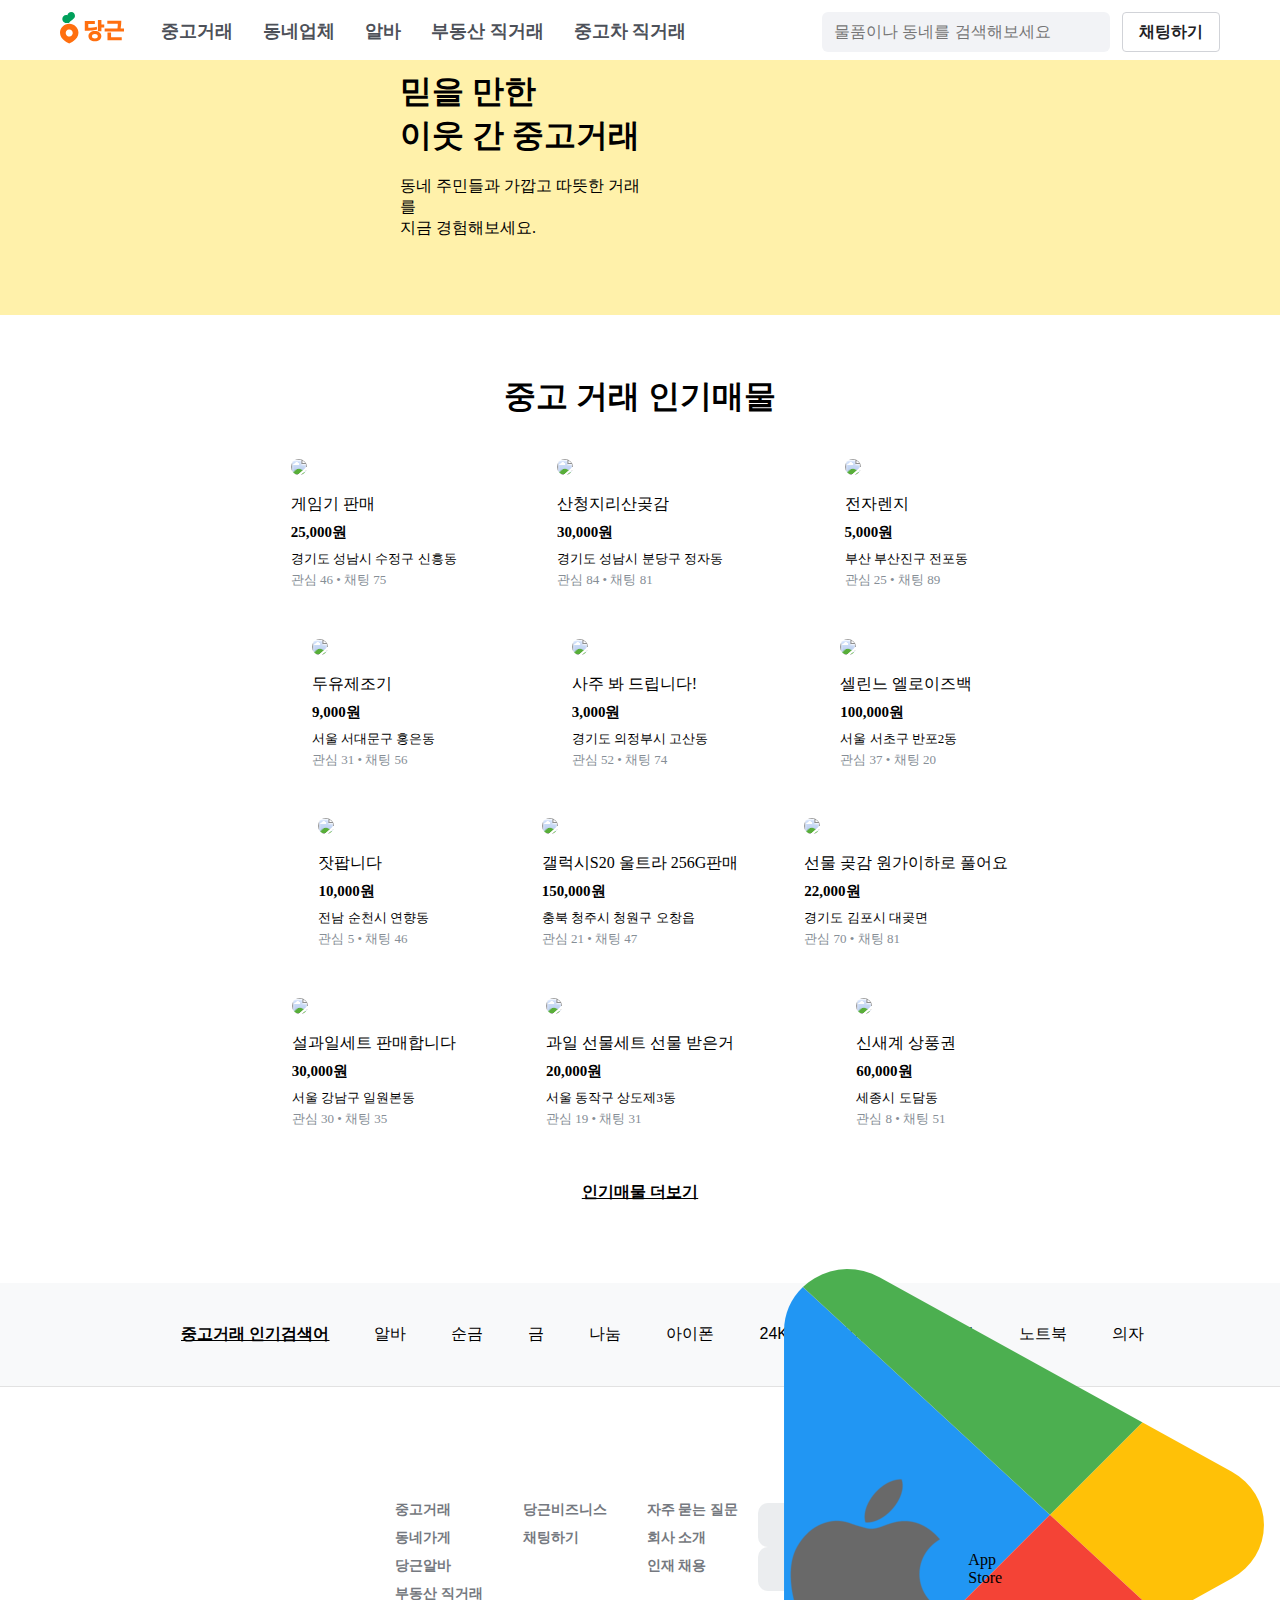
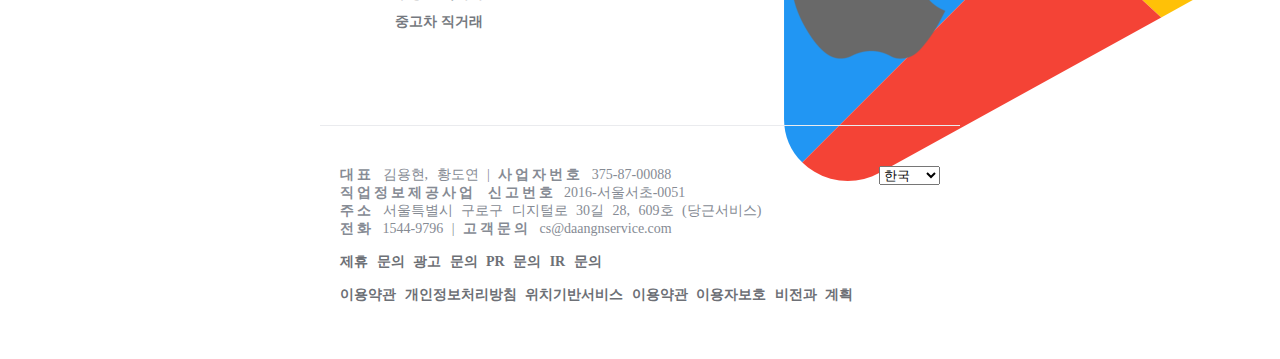
==== commit 9b54ee81: "last commit" ====
--- a/index.html
+++ b/index.html
@@ -1,241 +1,332 @@
-<!DOCTYPE html>
-<html lang="en">
-<head>
-    <meta charset="UTF-8">
-    <meta http-equiv="X-UA-Compatible" content="IE=edge">
-    <link rel="stylesheet" href="./index.css">
-    <meta name="viewport" content="width=device-width,initial-scale=1,maximum-scale=1,user-scalable=no">
-    <title>당신 근처의 당근</title>
-    <script src="https://kit.fontawesome.com/91b7c18548.js" crossorigin="anonymous"></script>
-    <script>
-        document.querySelectorAll('#logo, .header_menu').forEach(function(button) {
-        button.addEventListener('click', function() {
-        window.location.href = 'https://example.com'; // 넘어갈 사이트의 URL 입력
-        });});
-    </script>
-    <script>
-        document.addEventListener('DOMContentLoaded', function() {
-          var googlePlayButton = document.querySelector('.app_download_1');
-          var appStoreButton = document.querySelector('.app_download_2');
-          var googlePlayButton_2 = document.querySelector('.app_download_3');
-          var appStoreButton_2 = document.querySelector('.app_download_4');
-          googlePlayButton.addEventListener('click', function() {
-            window.location.href = 'https://play.google.com/store/apps/details?id=com.towneers.www'; // 안드로이드용 앱 설치 사이트 URL 입력
-          });
-          appStoreButton.addEventListener('click', function() {
-            window.location.href = 'https://apps.apple.com/us/app/karrot-buy-sell-locally/id1018769995'; // iOS용 앱 설치 사이트 URL 입력
-          });
-          googlePlayButton_2.addEventListener('click', function() {
-            window.location.href = 'https://play.google.com/store/apps/details?id=com.towneers.www'; // 안드로이드용 앱 설치 사이트 URL 입력
-          });
-          appStoreButton_2.addEventListener('click', function() {
-            window.location.href = 'https://apps.apple.com/us/app/karrot-buy-sell-locally/id1018769995'; // iOS용 앱 설치 사이트 URL 입력
-          });
-        });
-    </script>
-    <script>
-        document.addEventListener('DOMContentLoaded', function() {
-          var buttons = document.querySelectorAll('.gray_button');
-          buttons.forEach(function(button) {
-          button.addEventListener('click', function() {
-          var url = button.dataset.url;
-          if(url){
-            window.location.href = url;
-            }
-          });
-          }); });
-    </script>
-</head>
-<body>
-
-<div id="header">
-    <div id="header_wrap">
-        <div id="header_content">
-            <img id = "logo" src="./logo.png" alt="당근마켓 로고">
-        </div>
-        <div id="header_content">
-            <button class="header_menu">중고거래</button>
-        </div>
-        <div id="header_content">
-            <button class="header_menu">동네업체</button>
-        </div>
-        <div id="header_content">
-            <button class="header_menu">알바</button>
-        </div>
-        <div id="header_content">
-            <button class="header_menu">부동산 직거래</button>
-        </div>
-        <div id="header_content">
-            <button class="header_menu">중고차 직거래</button>
-        </div>
-        <div id="header_content">
-            <input class="search_input" type="text" placeholder="물품이나 동네를 검색해보세요">
-                <button type="submit" class="chat_button">채팅하기</button>
-        </div>
-    </div>
-</div>
-<div id="body">
-
-    <div class="body_content_1">
-        <div class="body_wrap">
-            <h2 class="big">당신 근처의 <br>지역 생활 커뮤니티</h2>
-            <p class="small">동네라서 가능한 모든 것<br>당근에서 가까운 이웃과 함께해요.</p>
-            <div >
-                <div class="app_img">
-                    <div class="app_download_1">
-                        <img src="./google.png">
-                        <p>Google Play</p>
-                    </div>
-                    <div class="app_download_2">
-                        <img src="./apple.png">
-                        <p>App Store</p>
-                    </div>
-                </div>
-            </div>
-        </div>
-        <div class="body_wrap">
-            <img class="image_1" src="https://d1unjqcospf8gs.cloudfront.net/assets/home/main/3x/rebranded-image-top-e765d561ee9df7f5ab897f622b8b5a35aaa70314f734e097ea70e6c83bdd73f1.webp" width="700" height="auto">
-        </div>
-    </div>
-
-    <div class="body_content_2">
-
-        <div class="body_wrap">
-            <img class="image_2" src="https://d1unjqcospf8gs.cloudfront.net/assets/home/main/3x/rebranded-image-1-c84dd43a3a50742bc296bd36e8b9b1c4a487b8d36aaf67e7f90ecce80201cf60.webp " width="700" height="auto">
-        </div>
-        <div class="body_wrap">
-            <h2 class="medium">믿을만한 <br>이웃 간 중고거래</h2>
-            <p class="small_2">동네 주민들과 가깝고 따뜻한 거래를 <br>지금 경험해보세요.</p>
-            <button class="gray_button" date-url = "https://www.example1.com">인기매물 보기</button>
-            <button class="gray_button" date-url = "https://www.example2.com">믿을 수 있는 중고거래</button>
-        </div>
-    </div>
-
-    <div class="body_content_3">
-        <div class="body_wrap">
-            <h2 class="medium_2">이웃만 아는 <br>동네 정보와 이야기</h2>
-            <p class="small_3">우리 동네의 다양한 정보와 이야기를 <br>공감과 댓글로 나누어요</p>
-            <ul class="home-story-list">
-                <li class="home-story-list-item">
-                    <div class="icon-story icon-story-01"></div>
-                    <div class="text-s text-bold mt-3 mb-2">동네모임</div>
-                    <div class="item-desc">근처 이웃들과 동네<br>이야기를 해보세요.</div>
-                </li>
-                <li class="home-story-list-item">
-                    <div class="icon-story icon-story-02"></div>
-                    <div class="text-s text-bold mt-3 mb-2">동네질문</div>
-                    <div class="item-desc">궁금한 게 있을 땐<br>이웃에 물어보세요.</div>
-                </li>
-                <li class="home-story-list-item">
-                    <div class="icon-story icon-story-03"></div>
-                    <div class="text-s text-bold mt-3 mb-2">동네분실센터</div>
-                    <div class="item-desc">무언가를 잃어버렸다면<br>글을 올려보세요.</div>
-                </li>
-            </ul>
-        </div>
-        <div class="body_wrap">
-            <img class="image_3" src="https://d1unjqcospf8gs.cloudfront.net/assets/home/main/3x/rebranded-image-2-78a84106155b4b2c341b6425515a90782dc08a6f443ba0bb622700ef788d2e19.webp " width="700" height="auto">
-        </div>
-    </div>
-
-    <div class="body_content_2">
-
-        <div class="body_wrap">
-            <img class="image_4" src="https://d1unjqcospf8gs.cloudfront.net/assets/home/main/3x/rebranded-image-3-fa126bf72868e1a60f6a67dde54d8a39d51e70ee5df415ebf0ab3175e23d8ee1.webp " width="700" height="auto">
-        </div>
-        <div class="body_wrap">
-            <h2 class="medium">걸어서 10분!<br>동네 알바 구하기</h2>
-            <p class="small_2" style="margin-left: 2.5rem;">당근하듯 쉽고, 편하게<br>당근 알바로 동네 알바를 구할 수 있어요.</p>
-            <button class="gray_button" style="margin-top: 20px;">내근처 알바 보기</button>
-
-        </div>
-    </div>
-
-    <div class="body_content_3" style="background-color: #fbf7f2">
-        <div class="body_wrap" style="display: flex; flex-direction: column; align-items: center; justify-content: center;">
-            <h2 class="medium_2">내 근처에서 찾는 <br>동네업체</h2>
-            <p class="small_3" style="margin-left: 8.0rem;">이웃들의 추천 후기를 확인하고 <br>동네 곳곳의 업체들을 찾을 수 있어요.</p>
-            <button class="gray_button" style="margin-top: 50px; margin-left: 300px;">당근 동네업체 보기</button>
-        </div>
-        <div class="body_wrap">
-            <img class="image_5" src="https://d1unjqcospf8gs.cloudfront.net/assets/home/main/3x/image-business-cc45c805de4a639e259aea606640042d09bccf358e8d20f50af325dd994aceef.webp " width="700" height="auto">
-        </div>
-    </div>
-
-    <section class="info">
-        <div class="info1">
-            <ul>
-                <li>중고거래</li>
-                <li>동네가게</li>
-                <li>당근알바</li>
-                <li>부동산 직거래</li>
-                <li>중고차 직거래</li>
-            </ul>
-            <ul>
-                <li>당근비즈니스</li>
-                <li>채팅하기</li>
-            </ul>
-            <ul>
-                <li>자주 묻는 질문</li>
-                <li>회사 소개</li>
-                <li>인재 채용</li>
-            </ul>
-        </div>
-        <div >
-            <p class="app_tit">당근 앱 다운로드</p>
-            <div>
-                <div class="app_img_2">
-                    <div class="app_download_3">
-                        <img src="./google.png">
-                        <p>Google Play</p>
-                    </div>
-                    <div class="app_download_4">
-                        <img src="./apple.png">
-                        <p>App Store</p>
-                    </div>
-                </div>
-            </div>
-        </div>
-    </section>
-
-</body>
-
-<footer class="footer_box">
-    <div class="footer">
-        <div class="sns_lan">
-            <a href="https://www.facebook.com/daangn" target="_blank" class="fa-brands fa-facebook"<i></i></a>
-            <a href="https://www.instagram.com/daangnmarket/" target="_blank" class="fa-brands fa-instagram"<i></i></a>
-            <a href="https://www.youtube.com/channel/UC8tsBsQBuF7QybxgLmStihA" target="_blank" class="fa-brands fa-youtube"<i></i></a>
-
-            <select>
-                <option>한국</option>
-                <option value="https://uk.karrotmarket.com">영국</option>
-                <option value="https://ca.karrotmarket.com">캐나다</option>
-                <option value="https://us.karrotmarket.com">미국</option>
-                <option value="https://jp.karrotmarket.com">일본</option>
-            </select>
-        </div>
-        <div>
-            <p class="info2">
-                <span class="txt_em">대표</span> 김용현, 황도연 | <span class="txt_em">사업자번호</span> 375-87-00088<br>
-                <span class="txt_em">직업정보제공사업 신고번호</span> 2016-서울서초-0051<br>
-                <span class="txt_em">주소</span> 서울특별시 구로구 디지털로 30길 28, 609호 (당근서비스)<br>
-                <span class="txt_em">전화</span> 1544-9796 | <span class="txt_em">고객문의</span> cs@daangnservice.com
-            </p>
-            <div class="txt_em_1">
-                <a href="#">제휴 문의</a>
-                <a href="#">광고 문의</a>
-                <a href="#">PR 문의</a>
-                <a href="#">IR 문의</a>
-            </div>
-            <div class="txt_em_1">
-                <a href="#">이용약관</a>
-                <a href="#">개인정보처리방침</a>
-                <a href="#">위치기반서비스 이용약관</a>
-                <a href="#">이용자보호 비전과 계획</a>
-            </div>
-        </div>
-    </div>
-</footer>
-
+<!DOCTYPE html>
+<html lang="ko">
+<head>
+    <meta charset="UTF-8">
+    <meta http-equiv="X-UA-Compatible" content="IE=edge">
+    <meta name="viewport" content="width=device-width, initial-scale=1.0">
+    <link rel="stylesheet" href="./style.css">
+    <link rel="shortcut icon" type="image/x-icon" href="./favicon.ico">
+    <script src="./index.js" defer></script>
+    <title>당신 근처의 당근마켓</title>
+</head>
+<body>
+<!-- 헤더 영역 -->
+<header>
+    <div id="header_div">
+        <a href="#" id="header_div_a"><span><svg width="65" height="36" viewBox="0 0 65 36" fill="none" xmlns="http://www.w3.org/2000/svg"><g clip-path="url(#clip0_47_13130)"><path d="M9.23186 11.6511C4.1335 11.6511 0 15.6932 0 20.7962C0 27.847 9.25838 31.5884 9.23186 31.5783C9.20661 31.5884 18.4637 27.847 18.4637 20.7962C18.4637 15.6969 14.3302 11.6511 9.23186 11.6511ZM9.23186 24.4985C8.54053 24.498 7.86486 24.2924 7.2903 23.9079C6.71573 23.5233 6.26807 22.977 6.00391 22.338C5.73975 21.6991 5.67096 20.9961 5.80623 20.318C5.9415 19.6399 6.27476 19.0171 6.76388 18.5285C7.25299 18.0398 7.87599 17.7072 8.55411 17.5726C9.23223 17.438 9.93502 17.5076 10.5736 17.7725C11.2122 18.0374 11.7579 18.4857 12.1418 19.0608C12.5256 19.6359 12.7304 20.3119 12.7301 21.0034C12.731 21.4632 12.6411 21.9187 12.4656 22.3437C12.2901 22.7687 12.0325 23.1549 11.7075 23.4802C11.3825 23.8055 10.9966 24.0634 10.5718 24.2392C10.1469 24.415 9.69161 24.5053 9.23186 24.5048V24.4985Z" fill="#FF6F0F"></path><path d="M11.3103 0C9.15573 0 7.6554 1.50565 7.41923 3.28415C4.54738 2.4909 2.29688 4.67359 2.29688 7.07354C2.29688 8.9114 3.55978 10.3956 5.24324 10.8781C6.60087 11.2659 9.04586 10.9766 9.04586 10.9766C9.03323 10.383 9.58007 9.73118 10.4237 9.13751C12.8232 7.44996 14.6999 6.65419 14.9891 4.35276C15.2922 1.94523 13.5052 0 11.3103 0Z" fill="#00A05B"></path><path d="M36.7873 14.8305C34.8374 15.4431 31.4616 15.769 28.2905 15.769V11.9114H34.8399V9.03906H24.7783V18.8208C30.2808 18.8208 35.0849 18.1576 37.1132 17.5298L36.7873 14.8305Z" fill="#FF6F0F"></path><path d="M41.4104 7.89453H37.9033V19.1402H41.4104V15.6148H44.2393V12.5467H41.4104V7.89453Z" fill="#FF6F0F"></path><path d="M34.8969 19.1138C31.1814 19.1138 28.4561 21.1613 28.4561 24.1663C28.4561 27.1713 31.1839 29.2188 34.8969 29.2188C38.6098 29.2188 41.3377 27.17 41.3377 24.1663C41.3377 21.1626 38.6124 19.1138 34.8969 19.1138ZM34.8969 26.4058C33.2223 26.4058 31.9657 25.6025 31.9657 24.1613C31.9657 22.72 33.2223 21.9179 34.8969 21.9179C36.5715 21.9179 37.8281 22.7213 37.8281 24.1613C37.8281 25.6012 36.5728 26.4058 34.8969 26.4058Z" fill="#FF6F0F"></path><path d="M51.0698 20.6055H47.4844V28.2133H61.735V25.202H51.0698V20.6055Z" fill="#FF6F0F"></path><path d="M61.2902 8.83301H47.3224V11.8443H57.7692C57.7692 12.5921 57.8046 14.3706 57.4623 16.3916H44.6514V19.5065H64.1002V16.3966H60.6347C61.0995 13.8426 61.2321 11.8519 61.2902 8.83301Z" fill="#FF6F0F"></path></g><defs><clipPath id="clip0_47_13130"><rect width="64.1053" height="36" fill="white"></rect></clipPath></defs></svg></span></a>
+        <nav id="header_div_nav">
+            <ul>
+                <li>
+                    <a href="#">
+                        <span>중고거래</span>
+                    </a>
+                </li>
+                <li>
+                    <a href="#">
+                        <span>동네업체</span>
+                    </a>
+                </li>
+                <li>
+                    <a href="#">
+                        <span>알바</span>
+                    </a>
+                </li>
+                <li>
+                    <a href="#">
+                        <span>부동산 직거래</span>
+                    </a>
+                </li>
+                <li>
+                    <a href="#">
+                        <span>중고차 직거래</span>
+                    </a>
+                </li>
+            </ul>
+        </nav>
+        <div id="search_div">
+            <span>
+                <form>
+                    <input type="search" placeholder="물품이나 동네를 검색해보세요">
+                </form>
+            </span>
+            <span>
+                <button type="button">채팅하기</button>
+            </span>
+        </div>
+    </div>
+</header>
+<!-- 메인 영역-->    
+<section class="banner">
+    <div class="banner_txt">
+        <p class="banner_txt_one">믿을 만한<br>이웃 간 중고거래</p>
+        <br>
+        <p class="banner_txt_two">동네 주민들과 가깝고 따뜻한 거래를<br>지금 경험해보세요.</p>
+    </div>
+    <img class="banner_img" src="https://d1unjqcospf8gs.cloudfront.net/assets/home/main/3x/fleamarket-39d1db152a4769a6071f587fa9320b254085d726a06f61d544728b9ab3bd940a.webp ">
+</section>
+
+<section class="product">
+    <p class="product_tit">중고 거래 인기매물</p>
+    <div class="product_table">
+        <div class="product1">
+            <img class="sell_img" src="https://dnvefa72aowie.cloudfront.net/origin/article/202402/5fa06965afb354ba1f8ce7d45c2cdc806418e6410a73f5194e94fa16fd1238ab.jpg?q=82&s=300x300&t=crop&f=webp" style="border-radius: 12px; width:223px">
+            <p class="sell_name">게임기 판매</p>
+            <p class="sell_price">25,000원</p>
+            <p class="sell_reg">경기도 성남시 수정구 신흥동</p>
+            <p class="sell_react">관심 46 • 채팅 75</p>
+        </div>
+        <div>
+            <a class="detail" href="https://www.daangn.com/articles/713687759">
+            <img class="sell_img" src="https://dnvefa72aowie.cloudfront.net/origin/article/202402/c82ea65b20cccb58957d009faa3eedf7dc5884fd4c060f5583590529adbaa97e_0.webp?q=82&s=300x300&t=crop&f=webp" style="border-radius: 12px; width:223px">
+            <p class="sell_name">산청지리산곶감</p>
+            <p class="sell_price">30,000원</p>
+            <p class="sell_reg">경기도 성남시 분당구 정자동</p>
+            <p class="sell_react">관심 84 • 채팅 81</p>
+            </a>
+        </div>
+        <div>
+            <a class="detail" href="https://www.daangn.com/articles/716325968">
+            <img class="sell_img" src="https://dnvefa72aowie.cloudfront.net/origin/article/202402/8deca3346274b37ef472a3c9017b4c56a8e384b63c1b72a835c9bb816aac6201.jpg?q=82&s=300x300&t=crop&f=webp" style="border-radius: 12px; width:223px">
+            <p class="sell_name">전자렌지</p>
+            <p class="sell_price">5,000원</p>
+            <p class="sell_reg">부산 부산진구 전포동</p>
+            <p class="sell_react">관심 25 • 채팅 89</p>
+            </a>
+        </div>
+        <div>
+            <a class="detail" href="https://www.daangn.com/articles/716113677">
+            <img class="sell_img" src="https://dnvefa72aowie.cloudfront.net/origin/article/202402/c41f1eca84158af86119037d47817c8d5be864f07bc5339435dafa3a1d32eb6d.jpg?q=82&s=300x300&t=crop&f=webp" style="border-radius: 12px; width:223px">
+            <p class="sell_name">두유제조기</p>
+            <p class="sell_price">9,000원</p>
+            <p class="sell_reg">서울 서대문구 홍은동</p>
+            <p class="sell_react">관심 31 • 채팅 56</p>
+            </a>
+        </div>
+        <div>
+            <a class="detail" href="https://www.daangn.com/articles/716066051">
+            <img class="sell_img" src="https://dnvefa72aowie.cloudfront.net/origin/article/202402/5e6a0241326c8533195ec5210677b704810ad1fa15acf514dd9ba297636e12a1.jpg?q=82&s=300x300&t=crop&f=webp" style="border-radius: 12px; width:223px">
+            <p class="sell_name">사주 봐 드립니다!</p>
+            <p class="sell_price">3,000원</p>
+            <p class="sell_reg">경기도 의정부시 고산동</p>
+            <p class="sell_react">관심 52 • 채팅 74</p>
+            </a>
+        </div>
+        <div>
+            <a class="detail" href="https://www.daangn.com/articles/715146705">
+            <img class="sell_img" src="https://dnvefa72aowie.cloudfront.net/origin/article/202402/2c77db6ae555c9d40d39858c4ca7120f32fdbc51a45f00f97dc714c151fab016.jpg?q=82&s=300x300&t=crop&f=webp" style="border-radius: 12px; width:223px">
+            <p class="sell_name">셀린느 엘로이즈백</p>
+            <p class="sell_price">100,000원</p>
+            <p class="sell_reg">서울 서초구 반포2동</p>
+            <p class="sell_react">관심 37 • 채팅 20</p>
+            </a>
+        </div>
+        <div>
+            <a class="detail" href="https://www.daangn.com/articles/715353955">
+            <img class="sell_img" src="https://dnvefa72aowie.cloudfront.net/origin/article/202402/dae90921080d6930ca41fa9908de6f9d047229da68bf51ca391337bb23e2ea59_0.webp?q=82&s=300x300&t=crop&f=webp" style="border-radius: 12px; width:223px">
+            <p class="sell_name">잣팝니다</p>
+            <p class="sell_price">10,000원</p>
+            <p class="sell_reg">전남 순천시 연향동</p>
+            <p class="sell_react">관심 5 • 채팅 46</p>
+            </a>
+        </div>
+        <div>
+            <a class="detail" href="https://www.daangn.com/articles/716485421">
+            <img class="sell_img" src="https://dnvefa72aowie.cloudfront.net/origin/article/202402/54d4742279c2c927534f688b6a963215e7ef5c586ff8c79e015a41da3b21f390_0.webp?q=82&s=300x300&t=crop&f=webp" style="border-radius: 12px; width:223px">
+            <p class="sell_name">갤럭시S20 울트라 256G판매</p>
+            <p class="sell_price">150,000원</p>
+            <p class="sell_reg">충북 청주시 청원구 오창읍</p>
+            <p class="sell_react">관심 21 • 채팅 47</p>
+            </a>
+        </div>
+        <div>
+            <a class="detail" href="https://www.daangn.com/articles/716390238">
+            <img class="sell_img" src="https://dnvefa72aowie.cloudfront.net/origin/article/202402/e02285b091edd8cabba7aa8a506b3d2eeda078f6e4991d879e23e339f5b9b7bf_0.webp?q=82&s=300x300&t=crop&f=webp" style="border-radius: 12px; width:223px">
+            <p class="sell_name">선물 곶감 원가이하로 풀어요</p>
+            <p class="sell_price">22,000원</p>
+            <p class="sell_reg">경기도 김포시 대곶면</p>
+            <p class="sell_react">관심 70 • 채팅 81</p>
+            </a>
+        </div>
+        <div>
+            <a class="detail" href="https://www.daangn.com/articles/716650491">
+            <img class="sell_img" src="https://dnvefa72aowie.cloudfront.net/origin/article/202402/a2b4cf3d4df0f13b0fad5c5ab099db1e2b274dfe881b2b2de0654bf244030744_0.webp?q=82&s=300x300&t=crop&f=webp" style="border-radius: 12px; width:223px">
+            <p class="sell_name">설과일세트 판매합니다</p>
+            <p class="sell_price">30,000원</p>
+            <p class="sell_reg">서울 강남구 일원본동</p>
+            <p class="sell_react">관심 30 • 채팅 35</p>
+            </a>
+        </div>
+        <div>
+            <a class="detail" href="https://www.daangn.com/articles/716215230">
+            <img class="sell_img" src="https://dnvefa72aowie.cloudfront.net/origin/article/202402/e82290b2b30d377572c3fc1aeb0d8c66e80b12bead0d092b915057fd4848459b_0.webp?q=82&s=300x300&t=crop&f=webp" style="border-radius: 12px; width:223px">
+            <p class="sell_name">과일 선물세트 선물 받은거</p>
+            <p class="sell_price">20,000원</p>
+            <p class="sell_reg">서울 동작구 상도제3동</p>
+            <p class="sell_react">관심 19 • 채팅 31</p>
+            </a>
+        </div>
+        <div>
+            <a class="detail" href="https://www.daangn.com/articles/714733306">
+            <img class="sell_img" src="https://dnvefa72aowie.cloudfront.net/origin/article/202402/9d6544fac4f7f5be39af6bc38beb44cf7a96db8cebb0422c43cd04898440c00c_0.webp?q=82&s=300x300&t=crop&f=webp" style="border-radius: 12px; width:223px">
+            <p class="sell_name">신새계 상풍권</p>
+            <p class="sell_price">60,000원</p>
+            <p class="sell_reg">세종시 도담동</p>
+            <p class="sell_react">관심 8 • 채팅 51</p>
+            </a>
+        </div>
+    </div>
+    <br>
+    <br>
+    <br>
+    <div class="more_item_wrap">
+        <a class="detail" href="https://www.daangn.com/hot_articles">
+        <button class="more_item_btn">인기매물 더보기</button>
+        </a>
+    </div>
+
+    <div class="keyword_wrap">
+        <button class="keyword_title">중고거래 인기검색어</button>
+        <button class="keyword">알바</button>
+        <button class="keyword">순금</button>
+        <button class="keyword">금</button>
+        <button class="keyword">나눔</button>
+        <button class="keyword">아이폰</button>
+        <button class="keyword">24K</button>
+        <button class="keyword">덩어리</button>
+        <button class="keyword">자전거</button>
+        <button class="keyword">노트북</button>
+        <button class="keyword">의자</button>
+    </div>
+    <br>
+
+
+
+<section class="info">
+    <div class="info1">
+        <ul>
+            <li>중고거래</li>
+            <li>동네가게</li>
+            <li>당근알바</li>
+            <li>부동산 직거래</li>
+            <li>중고차 직거래</li>
+        </ul>
+        <ul>
+            <li>당근비즈니스</li>
+            <li>채팅하기</li>
+        </ul>
+        <ul>
+            <li>자주 묻는 질문</li>
+            <li>회사 소개</li>
+            <li>인재 채용</li>
+        </ul>
+    </div>
+    <div >
+        <p class="app_tit">당근 앱 다운로드</p>
+        <div>
+            <div class="app_img_2">
+                <div class="app_download_3">
+                    <img src="./google.png">
+                    <p>Google Play</p>
+                </div>
+                <div class="app_download_4">
+                    <img src="./apple.png">
+                    <p>App Store</p>
+                </div>
+            </div>
+        </div>
+    </div>
+</section>
+
+</body>
+
+<footer class="footer_box">
+<div class="footer">
+    <div class="sns_lan">
+        <a href="https://www.facebook.com/daangn" target="_blank" class="fa-brands fa-facebook"<i></i></a>
+        <a href="https://www.instagram.com/daangnmarket/" target="_blank" class="fa-brands fa-instagram"<i></i></a>
+        <a href="https://www.youtube.com/channel/UC8tsBsQBuF7QybxgLmStihA" target="_blank" class="fa-brands fa-youtube"<i></i></a>
+
+        <select>
+            <option>한국</option>
+            <option value="https://uk.karrotmarket.com">영국</option>
+            <option value="https://ca.karrotmarket.com">캐나다</option>
+            <option value="https://us.karrotmarket.com">미국</option>
+            <option value="https://jp.karrotmarket.com">일본</option>
+        </select>
+    </div>
+    <div>
+        <p class="info2">
+            <span class="txt_em">대표</span> 김용현, 황도연 | <span class="txt_em">사업자번호</span> 375-87-00088<br>
+            <span class="txt_em">직업정보제공사업 신고번호</span> 2016-서울서초-0051<br>
+            <span class="txt_em">주소</span> 서울특별시 구로구 디지털로 30길 28, 609호 (당근서비스)<br>
+            <span class="txt_em">전화</span> 1544-9796 | <span class="txt_em">고객문의</span> cs@daangnservice.com
+        </p>
+        <div class="txt_em_1">
+            <a href="#">제휴 문의</a>
+            <a href="#">광고 문의</a>
+            <a href="#">PR 문의</a>
+            <a href="#">IR 문의</a>
+        </div>
+        <div class="txt_em_1">
+            <a href="#">이용약관</a>
+            <a href="#">개인정보처리방침</a>
+            <a href="#">위치기반서비스 이용약관</a>
+            <a href="#">이용자보호 비전과 계획</a>
+        </div>
+    </div>
+</div>
+</footer>
+
+</section>
+
+
+
+
+<!-- 자바스크립트 -->
+<script>
+    document.addEventListener("DOMContentLoaded", function() {
+      var moreItemBtn = document.querySelector(".keyword_title");
+      moreItemBtn.addEventListener("click", function() {
+        // 오늘의 중고 인기 검색어 목록
+        var popularKeywords = [
+          "알바",
+          "순금",
+          "금",
+          "나눔",
+          "24k",
+          "아이폰",
+          "덩어리",
+          "노트북",
+          "자전거",
+          "의자",
+          "당근알바",
+          "레드향",
+          "책상",
+          "귤",
+          "컴퓨터",
+          "아이패드"
+        ];
+
+        var content = "<h2>오늘의 중고 인기 검색어</h2><ul>";
+        popularKeywords.forEach(function(keyword) {
+          content += "<li>" + keyword + "</li>";
+        });
+        content += "</ul>";
+
+        var newWindow = window.open("", "_blank", "width=400, height=400");
+        newWindow.document.write(content);
+      });
+    });
+  </script>
+
+<script>
+    document.addEventListener("DOMContentLoaded", function() {
+      var product1Element = document.querySelector(".product1");
+      product1Element.addEventListener("click", function() {
+        alert("방금 판매되었습니다");
+      });
+    });
+  </script>
+
+</body>
 </html>--- a/style.css
+++ b/style.css
@@ -0,0 +1,448 @@
+header {
+    background-color: #fff;
+    color: #212124;
+    position: fixed;
+    top: 0;
+    left: 0;
+    width: 100%;
+    max-width: 100vw;
+    z-index: 1;
+    padding-top: 4px;
+}
+#header_div {
+    display: flex;
+    align-items: center;
+    max-width: 75rem;
+    padding: 0.75rem 1.25rem;
+    height: 3.5rem;
+    box-sizing: border-box;
+    justify-content: space-between;
+    width: 100%;
+    margin: 0 auto;
+    position: relative;
+}
+#header_div_a {
+    display: flex;
+    align-items: center;
+    margin-right: 2.25rem;
+    text-decoration: none;
+    background-color: transparent;
+}
+#header_div_nav {
+    display: flex;
+    align-items: center;
+    width: 100%;
+    padding: 0 2.5rem 0 0;
+}
+#header_div_nav a {
+    text-decoration: none;
+}
+#header_div_nav a:link {
+    color: #4d5159;
+}
+#header_div_nav a:visited {
+    color: #4d5159;
+}
+#header_div_nav a:hover {
+    color: #868b94;
+}
+#header_div_nav ul {
+    display: flex;
+    list-style: none;
+    padding: 0;
+    margin: 0;
+}
+#header_div_nav li {
+    line-height: 1.32;
+    font-size: 1.125rem;
+    font-weight: 700;
+    color: #4d5159;
+    font-style: normal;
+    margin-right: 1.875rem;
+}
+#header_div_nav li:nth-of-type(1) a {}
+#header_div_nav li:nth-of-type(2) a {}
+#header_div_nav li:nth-of-type(3) a {}
+
+#search_div {
+    display: flex;
+    justify-content: center;
+    align-items: center;
+}
+#search_div span form {
+    display: block;
+    position: relative;
+    margin-right: 0.75rem;
+    margin-top: 0em;
+}
+#search_div span form input {
+    width: 18rem;
+    line-height: 1.36;
+    font-size: 1rem;
+    background-color: #f2f3f6;
+    height: 2.5rem;
+    padding: 0.5625rem 0.75rem;
+    border: none;
+    border-radius: 0.375rem;
+    color: #212124;
+    box-sizing: border-box;
+}
+#search_div span form input:focus {
+    outline: none;
+}
+#search_div span button {
+    width: 98px;
+    height: 40px;
+    line-height: 1.3;
+    font-size: 1rem;
+    display: block;
+    white-space: nowrap;
+    background-color: #fff;
+    color: #212124;
+    padding-left: 1rem;
+    padding-right: 1rem;
+    font-weight: 700;
+    border-radius: 0.25rem;
+    border: 1px solid #d1d3d8;
+}
+#search_div span button:hover {
+    background-color: #f2f3f6;
+    opacity: .7;
+}
+
+
+
+
+* {
+    margin: 0;
+    padding: 0;
+    box-sizing: border-box;
+}
+
+body{
+    width: 100vw; 
+    overflow-x: hidden;
+}
+
+::-webkit-scrollbar:horizontal {
+    display: none;
+}
+
+/*메뉴*/
+
+
+/*배너*/
+.banner {
+    background-color: #FFF1AA;
+    height: 315px;
+    display: grid;
+    grid-template-columns: 1fr 1fr;
+}
+
+.banner_txt {
+    padding-left: 400px;
+    padding-top: 70px;
+}
+
+.banner_txt_one {
+    font-size: 2rem;
+	font-weight: 600;
+}
+
+.banner_txt_two {
+    font-size: 1rem;
+	font-weight: 500;
+}
+
+.banner_img {
+    height: 315px;
+}
+
+/*중고거래 인기매물*/
+.product {
+    width: 100vw;
+    height: 1300px;
+}
+
+.product_tit {
+    font-size: 2rem;
+	font-weight: 600;
+	margin-top: 60px;
+	text-align: center;
+	margin-bottom: 40px;
+}
+
+.product_table {
+    position: relative;
+    width: 799px;
+    margin: 0 auto;
+    display: grid;
+    place-items: center;
+    grid-template-columns: 1fr 1fr 1fr;
+    grid-row-gap: 3.1rem;
+}
+
+.detail {
+    text-decoration-line: none;
+    color: inherit;
+}
+
+.sell_img {
+    width: 200px;
+    border-radius: 20px;
+    margin-bottom: 15px;
+}
+
+
+.sell_name {
+    font-size: 16px;
+    margin-bottom: 8px;
+}
+
+.sell_price {
+    font-size: 15px;
+    font-weight: 700;
+    margin-bottom: 8px;
+}
+
+.sell_reg {
+    font-size: 13px;
+    margin-bottom: 3px;
+}
+
+.sell_react {
+    color: #868e96;
+    font-size: 13px;
+}
+
+/*인기매물 더보기 버튼*/
+.more_item_wrap {
+	display: flex;
+	justify-content: center;
+}
+ 
+.more_item_btn {
+	border: none;
+	background-color: white;
+	font-weight: bold;
+	text-decoration: underline;
+	font-size: medium;
+	margin-bottom: 80px;
+}
+
+/*중고거래 인기검색어*/
+.keyword_wrap{
+	display: flex;
+	justify-content: center;
+    height: 104px;
+    background-color: #F8F9FA;
+    border-bottom: solid 1px #E2E2E2;
+}
+ 
+.keyword_title{
+	border: none;
+	background-color: #F8F9FA;
+	font-weight: bold;
+	text-decoration: underline;
+	font-size: medium;
+	margin-left: 45px;
+}
+
+.keyword{
+	border: none;
+	background-color: #F8F9FA;
+	font-size: medium;
+	margin-left: 45px;
+}
+
+/*하단부*/
+/*하단부*/
+/*기타 회사정보*/
+.info {
+    display: flex;
+    justify-content: center;
+    padding: 70px 0;
+}
+
+.info1 {
+    display: flex;
+}
+
+.info1 ul {
+    list-style-type: none;
+    padding: 20px;
+    line-height: 3.5em;
+    font-size: 14px;
+}
+
+/*당근마켓 앱 다운로드*/
+.app_tit {
+    font-weight: 600;
+    font-size: 14px;
+    padding-left: 40px;
+    margin-bottom: 10px;
+}
+
+.app_img {
+    display: flex;
+    justify-content: center;
+    align-items: center;
+    font-family: 'SUITE-Regular';
+    font-size: 15px;
+    font-weight: 600;
+    padding-left: 40px;
+}
+
+[class^='app_download'] {
+    display: flex;
+    align-items: center;
+    background-color: rgb(235, 237, 239);
+    padding: 10px;
+    border-radius: 10px;
+    width: 147px;
+    height: 44px;
+}
+
+.app_img img {
+    width: 16px;
+    height: 19px;
+    margin-left: 10px;
+    margin-right: 8px;
+}
+
+.app_img a {
+    text-decoration-line: none;
+    color: inherit;
+}
+
+.app_download_1 {
+    width: 147px;
+    padding-left: 15px;
+    margin-right: 20px;
+}
+
+/*footer*/
+.footer_box {
+    display: flex;
+    justify-content: center;
+}
+
+.footer {
+    width: 50%;
+    border-top: 1px solid#eaebee;
+    padding: 40px 0;
+}
+
+.txt_em {
+    color: #868b94;
+    font-size: 13.008px;
+    font-weight: 600;
+    letter-spacing: 3px;
+}
+
+.info2 {
+    color: #868b94;
+    font-size: 13.008px;
+    word-spacing: 5px;
+    padding-left: 20px;
+}
+
+.txt_em_1 {
+    color: #868b94;
+    font-size: 13.008px;
+    font-weight: 600;
+    word-spacing: 5px;
+    padding-left: 20px;
+    margin: 15px 0;
+}
+
+.txt_em_1 a{
+    text-decoration: none;
+    color: #6d7076;
+    color: inherit;
+}
+
+.sns_lan {
+    margin-right: 20px;
+    float: right;
+}
+
+.brands {
+    height: 24px;
+    filter: grayscale(100%);
+}
+
+.country {
+    outline: none;
+    border: none;
+}
+
+
+
+.info {
+    display: flex;
+    justify-content: center;
+    padding: 70px 0;
+}
+
+.info1 {
+    display: flex;
+}
+
+.info1 ul {
+    list-style-type: none;
+    padding: 20px;
+    line-height: 2em;
+    font-family: 'Noto Sans KR', sans-serif;
+    font-weight: 600;
+    color: #757980;
+}
+
+.footer_box {
+    display: flex;
+    justify-content: center;
+}
+
+.footer {
+    width: 50%;
+    border-top: 1px solid#eaebee;
+    padding: 40px 0;
+}
+
+.txt_em {
+    color: #868b94;
+    font-size: 14px;
+    font-weight: 600;
+    letter-spacing: 3px;
+}
+
+.info2 {
+    color: #868b94;
+    font-size: 14px;
+    word-spacing: 5px;
+    padding-left: 20px;
+}
+
+.txt_em_1 {
+    color: #868b94;
+    font-size: 14px;
+    font-weight: 700;
+    word-spacing: 5px;
+    padding-left: 20px;
+    margin: 15px 0;
+}
+
+.txt_em_1 a{
+    text-decoration: none;
+    color: #6d7076;
+}
+
+.sns_lan {
+    margin-right: 20px;
+    float: right;
+}
+
+.fa-brands {
+    height: 15px;
+    filter: grayscale(100%);
+}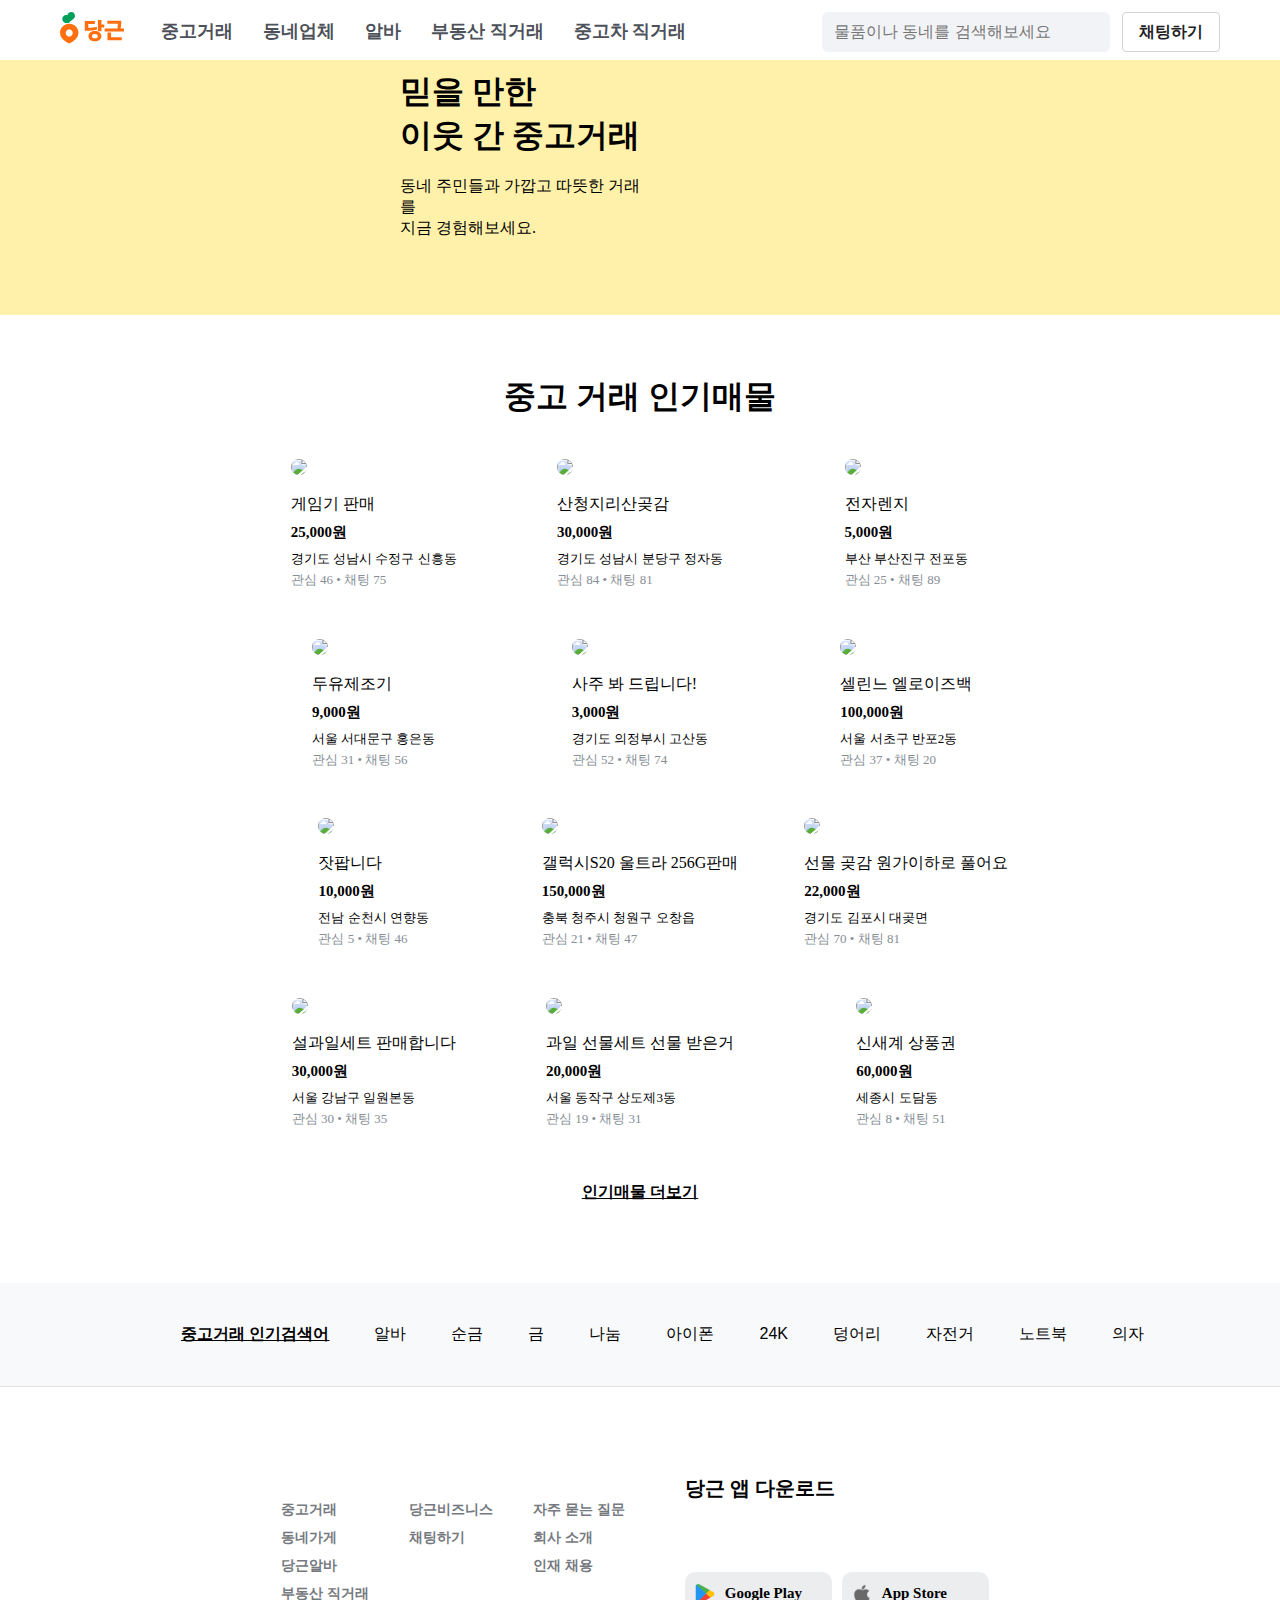
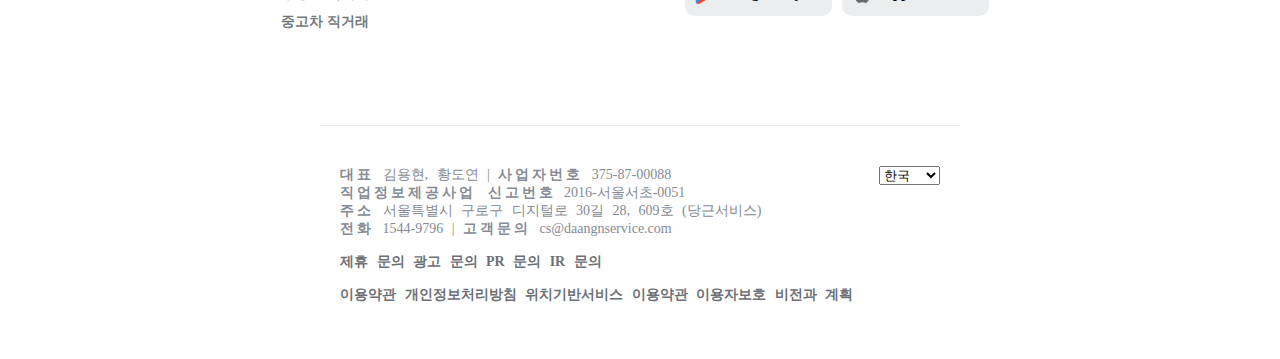
==== commit 8b34a6a1: "last commit2" ====
--- a/index.html
+++ b/index.html
@@ -198,86 +198,84 @@
         <button class="keyword">의자</button>
     </div>
     <br>
-
-
-
-<section class="info">
-    <div class="info1">
-        <ul>
-            <li>중고거래</li>
-            <li>동네가게</li>
-            <li>당근알바</li>
-            <li>부동산 직거래</li>
-            <li>중고차 직거래</li>
-        </ul>
-        <ul>
-            <li>당근비즈니스</li>
-            <li>채팅하기</li>
-        </ul>
-        <ul>
-            <li>자주 묻는 질문</li>
-            <li>회사 소개</li>
-            <li>인재 채용</li>
-        </ul>
-    </div>
-    <div >
-        <p class="app_tit">당근 앱 다운로드</p>
-        <div>
-            <div class="app_img_2">
-                <div class="app_download_3">
-                    <img src="./google.png">
-                    <p>Google Play</p>
-                </div>
-                <div class="app_download_4">
-                    <img src="./apple.png">
-                    <p>App Store</p>
+   
+    <section class="info">
+        <div class="info1">
+            <ul>
+                <li>중고거래</li>
+                <li>동네가게</li>
+                <li>당근알바</li>
+                <li>부동산 직거래</li>
+                <li>중고차 직거래</li>
+            </ul>
+            <ul>
+                <li>당근비즈니스</li>
+                <li>채팅하기</li>
+            </ul>
+            <ul>
+                <li>자주 묻는 질문</li>
+                <li>회사 소개</li>
+                <li>인재 채용</li>
+            </ul>
+        </div>
+        <div >
+            <p class="app_tit">당근 앱 다운로드</p>
+            <div>
+                <div class="app_img_2">
+                    <div class="app_download_3">
+                        <img src="./google.png">
+                        <p>Google Play</p>
+                    </div>
+                    <div class="app_download_4">
+                        <img src="./apple.png">
+                        <p>App Store</p>
+                    </div>
                 </div>
             </div>
         </div>
-    </div>
+    </section>
+    
+    <footer class="footer_box">
+        <div class="footer">
+            <div class="sns_lan">
+                <a href="https://www.facebook.com/daangn" target="_blank" class="fa-brands fa-facebook"<i></i></a>
+                <a href="https://www.instagram.com/daangnmarket/" target="_blank" class="fa-brands fa-instagram"<i></i></a>
+                <a href="https://www.youtube.com/channel/UC8tsBsQBuF7QybxgLmStihA" target="_blank" class="fa-brands fa-youtube"<i></i></a>
+    
+                <select>
+                    <option>한국</option>
+                    <option value="https://uk.karrotmarket.com">영국</option>
+                    <option value="https://ca.karrotmarket.com">캐나다</option>
+                    <option value="https://us.karrotmarket.com">미국</option>
+                    <option value="https://jp.karrotmarket.com">일본</option>
+                </select>
+            </div>
+            <div>
+                <p class="info2">
+                    <span class="txt_em">대표</span> 김용현, 황도연 | <span class="txt_em">사업자번호</span> 375-87-00088<br>
+                    <span class="txt_em">직업정보제공사업 신고번호</span> 2016-서울서초-0051<br>
+                    <span class="txt_em">주소</span> 서울특별시 구로구 디지털로 30길 28, 609호 (당근서비스)<br>
+                    <span class="txt_em">전화</span> 1544-9796 | <span class="txt_em">고객문의</span> cs@daangnservice.com
+                </p>
+                <div class="txt_em_1">
+                    <a href="#">제휴 문의</a>
+                    <a href="#">광고 문의</a>
+                    <a href="#">PR 문의</a>
+                    <a href="#">IR 문의</a>
+                </div>
+                <div class="txt_em_1">
+                    <a href="#">이용약관</a>
+                    <a href="#">개인정보처리방침</a>
+                    <a href="#">위치기반서비스 이용약관</a>
+                    <a href="#">이용자보호 비전과 계획</a>
+                </div>
+            </div>
+        </div>
+    </footer>
+
 </section>
 
 </body>
-
-<footer class="footer_box">
-<div class="footer">
-    <div class="sns_lan">
-        <a href="https://www.facebook.com/daangn" target="_blank" class="fa-brands fa-facebook"<i></i></a>
-        <a href="https://www.instagram.com/daangnmarket/" target="_blank" class="fa-brands fa-instagram"<i></i></a>
-        <a href="https://www.youtube.com/channel/UC8tsBsQBuF7QybxgLmStihA" target="_blank" class="fa-brands fa-youtube"<i></i></a>
-
-        <select>
-            <option>한국</option>
-            <option value="https://uk.karrotmarket.com">영국</option>
-            <option value="https://ca.karrotmarket.com">캐나다</option>
-            <option value="https://us.karrotmarket.com">미국</option>
-            <option value="https://jp.karrotmarket.com">일본</option>
-        </select>
-    </div>
-    <div>
-        <p class="info2">
-            <span class="txt_em">대표</span> 김용현, 황도연 | <span class="txt_em">사업자번호</span> 375-87-00088<br>
-            <span class="txt_em">직업정보제공사업 신고번호</span> 2016-서울서초-0051<br>
-            <span class="txt_em">주소</span> 서울특별시 구로구 디지털로 30길 28, 609호 (당근서비스)<br>
-            <span class="txt_em">전화</span> 1544-9796 | <span class="txt_em">고객문의</span> cs@daangnservice.com
-        </p>
-        <div class="txt_em_1">
-            <a href="#">제휴 문의</a>
-            <a href="#">광고 문의</a>
-            <a href="#">PR 문의</a>
-            <a href="#">IR 문의</a>
-        </div>
-        <div class="txt_em_1">
-            <a href="#">이용약관</a>
-            <a href="#">개인정보처리방침</a>
-            <a href="#">위치기반서비스 이용약관</a>
-            <a href="#">이용자보호 비전과 계획</a>
-        </div>
-    </div>
-</div>
-</footer>
-
-</section>
 
 
 
@@ -328,5 +326,5 @@
     });
   </script>
 
-</body>
+
 </html>--- a/style.css
+++ b/style.css
@@ -377,7 +377,7 @@
     border: none;
 }
 
-
+/* footer */
 
 .info {
     display: flex;
@@ -445,4 +445,41 @@
 .fa-brands {
     height: 15px;
     filter: grayscale(100%);
+}
+
+.app_tit {
+    font-weight: 600;
+    font-size: 20px;
+    padding-left: 40px;
+}
+.app_img_2 {
+    display: flex;
+    justify-content: space-around;
+    align-items: center;
+    font-family: 'SUITE-Regular';
+    margin-top: 40px;
+    font-size: 15px;
+    font-weight: 600;
+    padding: 30px;
+}
+.app_img_2 img {
+    height: 20px;
+    margin-right: 10px;
+}
+
+.app_download_1 {
+    margin-right: 10px;
+}
+.app_download_2 {
+    margin-left: 10px;
+}
+.app_download_3 {
+    margin-left: 10px;
+}
+.app_download_4 {
+    margin-left: 10px;
+}
+
+.image_1{
+    margin-bottom: 60px;
 }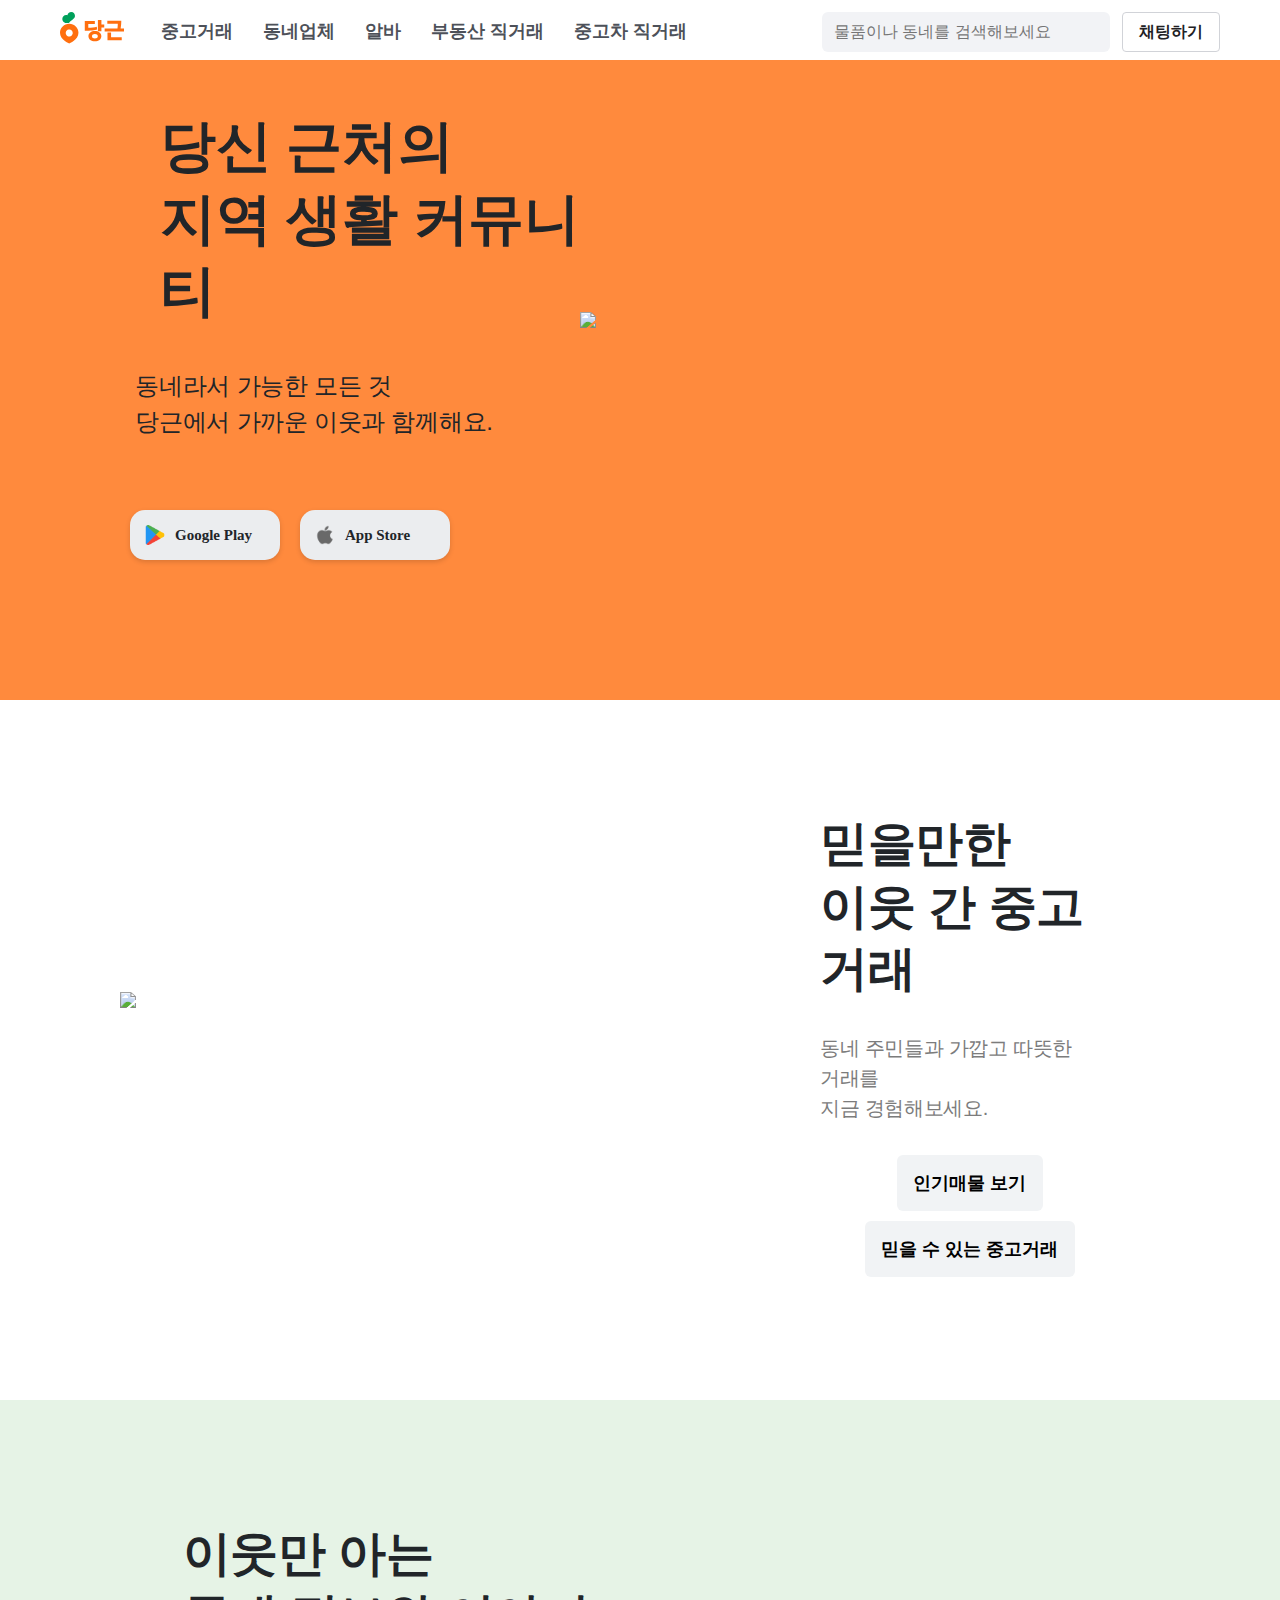
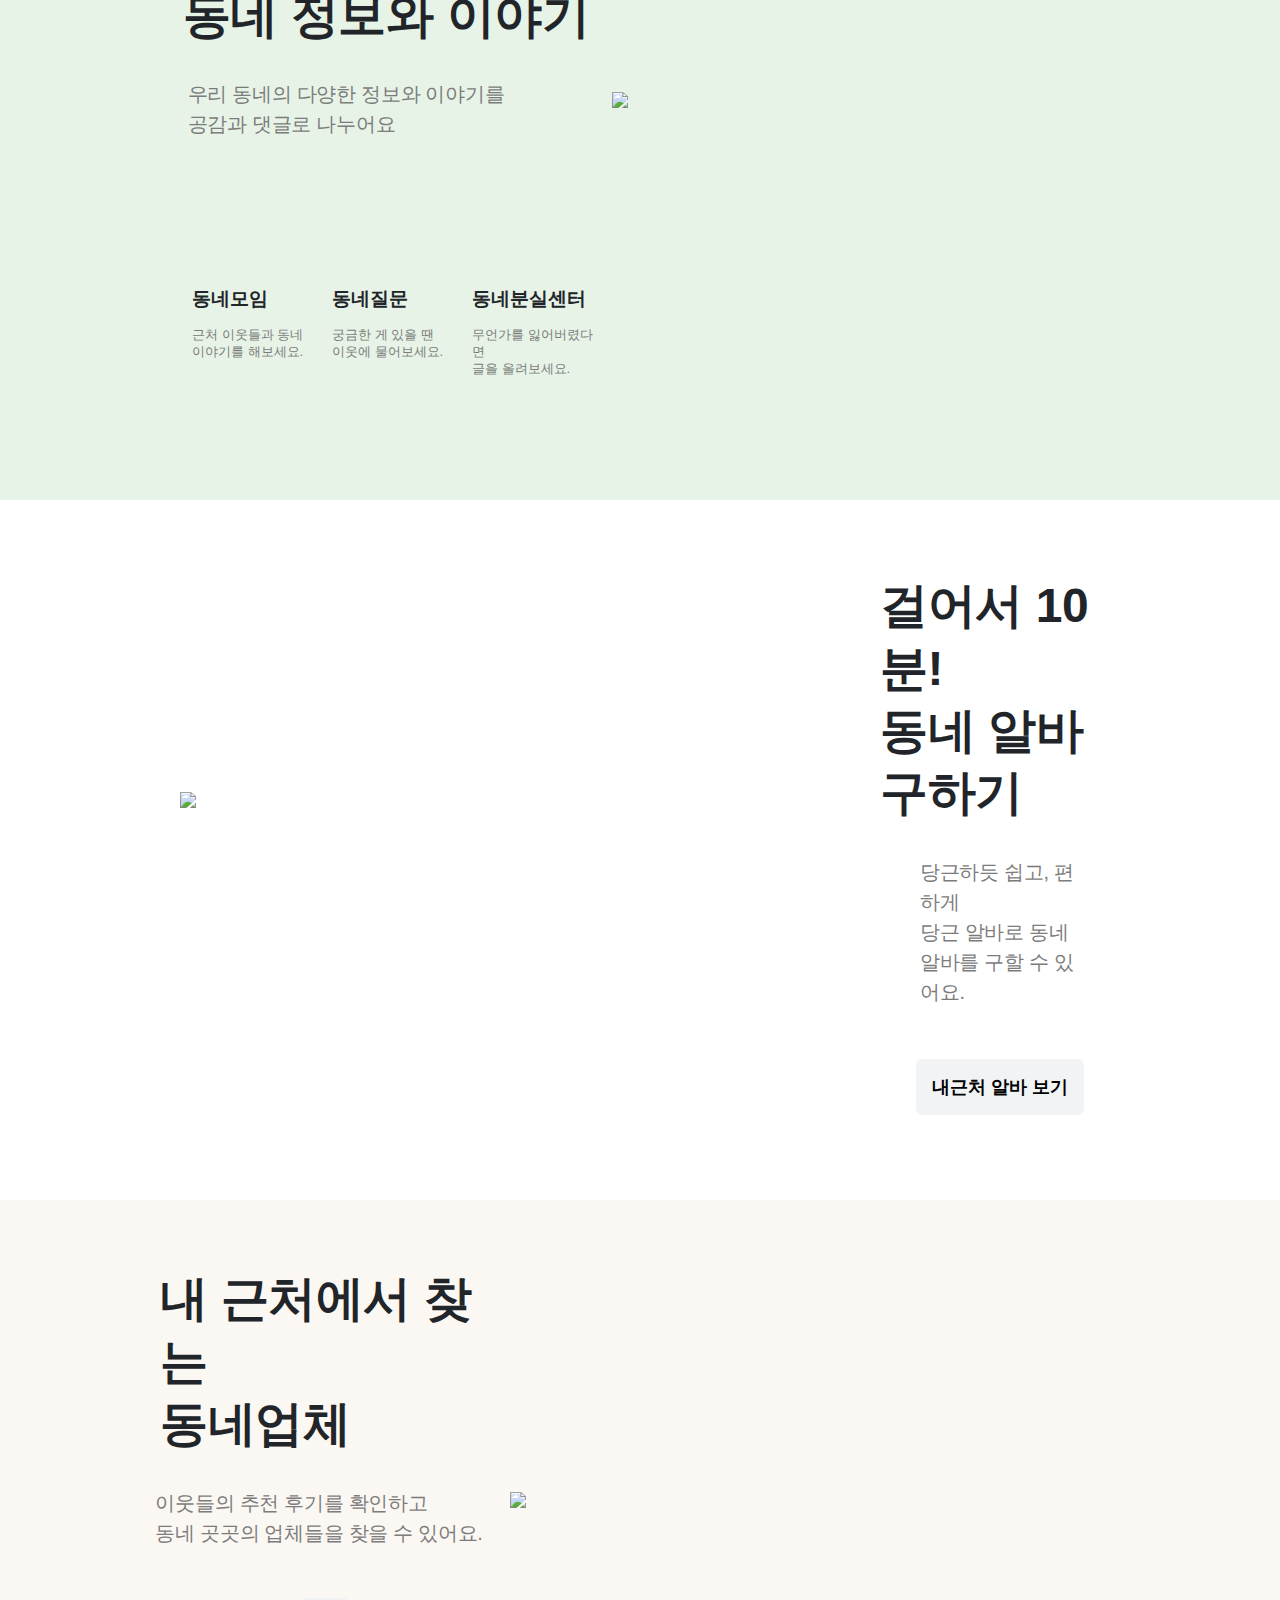
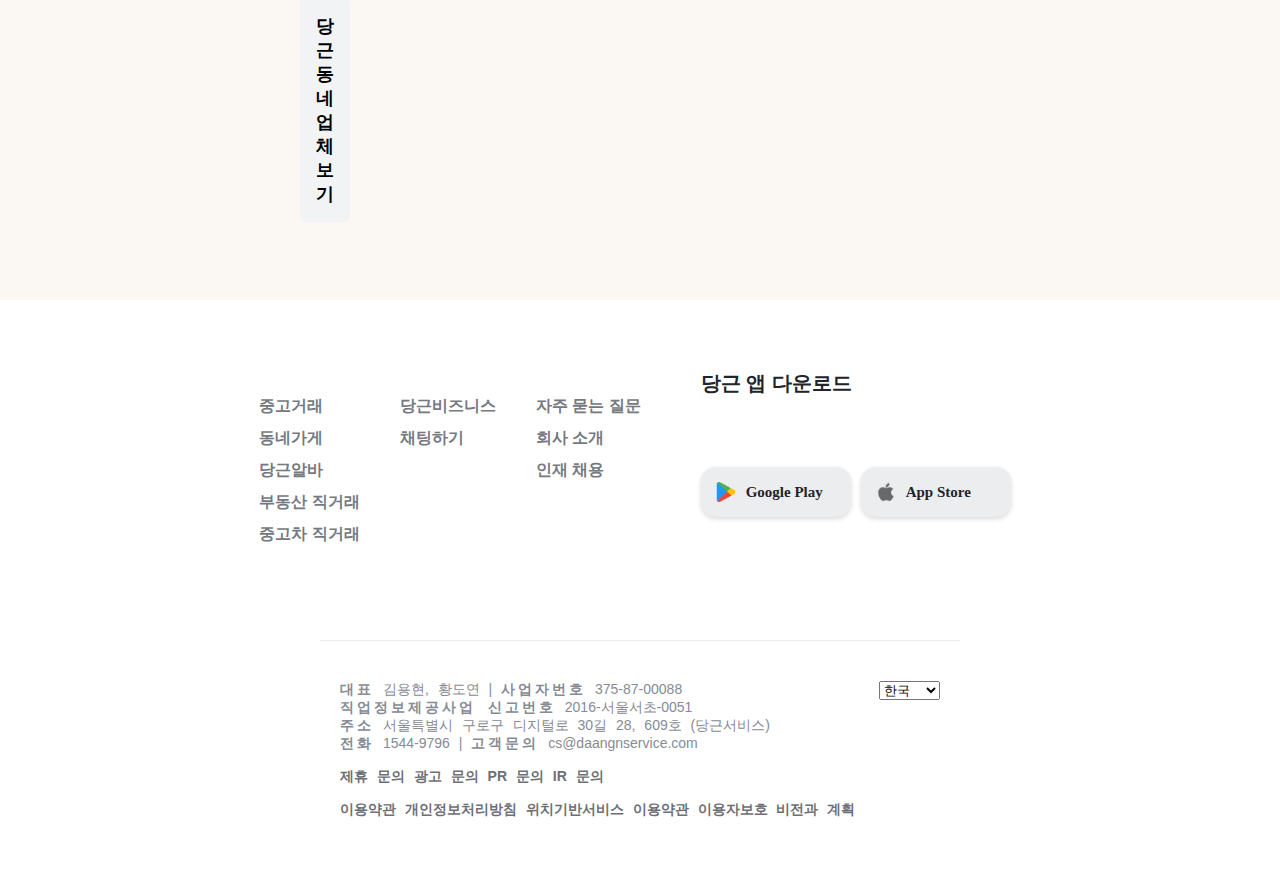
==== commit cc07c8aa: "최초 커밋" ====
--- a/index.html
+++ b/index.html
@@ -1,330 +1,259 @@
-<!DOCTYPE html>
-<html lang="ko">
-<head>
-    <meta charset="UTF-8">
-    <meta http-equiv="X-UA-Compatible" content="IE=edge">
-    <meta name="viewport" content="width=device-width, initial-scale=1.0">
-    <link rel="stylesheet" href="./style.css">
-    <link rel="shortcut icon" type="image/x-icon" href="./favicon.ico">
-    <script src="./index.js" defer></script>
-    <title>당신 근처의 당근마켓</title>
-</head>
-<body>
-<!-- 헤더 영역 -->
-<header>
-    <div id="header_div">
-        <a href="#" id="header_div_a"><span><svg width="65" height="36" viewBox="0 0 65 36" fill="none" xmlns="http://www.w3.org/2000/svg"><g clip-path="url(#clip0_47_13130)"><path d="M9.23186 11.6511C4.1335 11.6511 0 15.6932 0 20.7962C0 27.847 9.25838 31.5884 9.23186 31.5783C9.20661 31.5884 18.4637 27.847 18.4637 20.7962C18.4637 15.6969 14.3302 11.6511 9.23186 11.6511ZM9.23186 24.4985C8.54053 24.498 7.86486 24.2924 7.2903 23.9079C6.71573 23.5233 6.26807 22.977 6.00391 22.338C5.73975 21.6991 5.67096 20.9961 5.80623 20.318C5.9415 19.6399 6.27476 19.0171 6.76388 18.5285C7.25299 18.0398 7.87599 17.7072 8.55411 17.5726C9.23223 17.438 9.93502 17.5076 10.5736 17.7725C11.2122 18.0374 11.7579 18.4857 12.1418 19.0608C12.5256 19.6359 12.7304 20.3119 12.7301 21.0034C12.731 21.4632 12.6411 21.9187 12.4656 22.3437C12.2901 22.7687 12.0325 23.1549 11.7075 23.4802C11.3825 23.8055 10.9966 24.0634 10.5718 24.2392C10.1469 24.415 9.69161 24.5053 9.23186 24.5048V24.4985Z" fill="#FF6F0F"></path><path d="M11.3103 0C9.15573 0 7.6554 1.50565 7.41923 3.28415C4.54738 2.4909 2.29688 4.67359 2.29688 7.07354C2.29688 8.9114 3.55978 10.3956 5.24324 10.8781C6.60087 11.2659 9.04586 10.9766 9.04586 10.9766C9.03323 10.383 9.58007 9.73118 10.4237 9.13751C12.8232 7.44996 14.6999 6.65419 14.9891 4.35276C15.2922 1.94523 13.5052 0 11.3103 0Z" fill="#00A05B"></path><path d="M36.7873 14.8305C34.8374 15.4431 31.4616 15.769 28.2905 15.769V11.9114H34.8399V9.03906H24.7783V18.8208C30.2808 18.8208 35.0849 18.1576 37.1132 17.5298L36.7873 14.8305Z" fill="#FF6F0F"></path><path d="M41.4104 7.89453H37.9033V19.1402H41.4104V15.6148H44.2393V12.5467H41.4104V7.89453Z" fill="#FF6F0F"></path><path d="M34.8969 19.1138C31.1814 19.1138 28.4561 21.1613 28.4561 24.1663C28.4561 27.1713 31.1839 29.2188 34.8969 29.2188C38.6098 29.2188 41.3377 27.17 41.3377 24.1663C41.3377 21.1626 38.6124 19.1138 34.8969 19.1138ZM34.8969 26.4058C33.2223 26.4058 31.9657 25.6025 31.9657 24.1613C31.9657 22.72 33.2223 21.9179 34.8969 21.9179C36.5715 21.9179 37.8281 22.7213 37.8281 24.1613C37.8281 25.6012 36.5728 26.4058 34.8969 26.4058Z" fill="#FF6F0F"></path><path d="M51.0698 20.6055H47.4844V28.2133H61.735V25.202H51.0698V20.6055Z" fill="#FF6F0F"></path><path d="M61.2902 8.83301H47.3224V11.8443H57.7692C57.7692 12.5921 57.8046 14.3706 57.4623 16.3916H44.6514V19.5065H64.1002V16.3966H60.6347C61.0995 13.8426 61.2321 11.8519 61.2902 8.83301Z" fill="#FF6F0F"></path></g><defs><clipPath id="clip0_47_13130"><rect width="64.1053" height="36" fill="white"></rect></clipPath></defs></svg></span></a>
-        <nav id="header_div_nav">
-            <ul>
-                <li>
-                    <a href="#">
-                        <span>중고거래</span>
-                    </a>
-                </li>
-                <li>
-                    <a href="#">
-                        <span>동네업체</span>
-                    </a>
-                </li>
-                <li>
-                    <a href="#">
-                        <span>알바</span>
-                    </a>
-                </li>
-                <li>
-                    <a href="#">
-                        <span>부동산 직거래</span>
-                    </a>
-                </li>
-                <li>
-                    <a href="#">
-                        <span>중고차 직거래</span>
-                    </a>
-                </li>
-            </ul>
-        </nav>
-        <div id="search_div">
-            <span>
-                <form>
-                    <input type="search" placeholder="물품이나 동네를 검색해보세요">
-                </form>
-            </span>
-            <span>
-                <button type="button">채팅하기</button>
-            </span>
-        </div>
-    </div>
-</header>
-<!-- 메인 영역-->    
-<section class="banner">
-    <div class="banner_txt">
-        <p class="banner_txt_one">믿을 만한<br>이웃 간 중고거래</p>
-        <br>
-        <p class="banner_txt_two">동네 주민들과 가깝고 따뜻한 거래를<br>지금 경험해보세요.</p>
-    </div>
-    <img class="banner_img" src="https://d1unjqcospf8gs.cloudfront.net/assets/home/main/3x/fleamarket-39d1db152a4769a6071f587fa9320b254085d726a06f61d544728b9ab3bd940a.webp ">
-</section>
-
-<section class="product">
-    <p class="product_tit">중고 거래 인기매물</p>
-    <div class="product_table">
-        <div class="product1">
-            <img class="sell_img" src="https://dnvefa72aowie.cloudfront.net/origin/article/202402/5fa06965afb354ba1f8ce7d45c2cdc806418e6410a73f5194e94fa16fd1238ab.jpg?q=82&s=300x300&t=crop&f=webp" style="border-radius: 12px; width:223px">
-            <p class="sell_name">게임기 판매</p>
-            <p class="sell_price">25,000원</p>
-            <p class="sell_reg">경기도 성남시 수정구 신흥동</p>
-            <p class="sell_react">관심 46 • 채팅 75</p>
-        </div>
-        <div>
-            <a class="detail" href="https://www.daangn.com/articles/713687759">
-            <img class="sell_img" src="https://dnvefa72aowie.cloudfront.net/origin/article/202402/c82ea65b20cccb58957d009faa3eedf7dc5884fd4c060f5583590529adbaa97e_0.webp?q=82&s=300x300&t=crop&f=webp" style="border-radius: 12px; width:223px">
-            <p class="sell_name">산청지리산곶감</p>
-            <p class="sell_price">30,000원</p>
-            <p class="sell_reg">경기도 성남시 분당구 정자동</p>
-            <p class="sell_react">관심 84 • 채팅 81</p>
-            </a>
-        </div>
-        <div>
-            <a class="detail" href="https://www.daangn.com/articles/716325968">
-            <img class="sell_img" src="https://dnvefa72aowie.cloudfront.net/origin/article/202402/8deca3346274b37ef472a3c9017b4c56a8e384b63c1b72a835c9bb816aac6201.jpg?q=82&s=300x300&t=crop&f=webp" style="border-radius: 12px; width:223px">
-            <p class="sell_name">전자렌지</p>
-            <p class="sell_price">5,000원</p>
-            <p class="sell_reg">부산 부산진구 전포동</p>
-            <p class="sell_react">관심 25 • 채팅 89</p>
-            </a>
-        </div>
-        <div>
-            <a class="detail" href="https://www.daangn.com/articles/716113677">
-            <img class="sell_img" src="https://dnvefa72aowie.cloudfront.net/origin/article/202402/c41f1eca84158af86119037d47817c8d5be864f07bc5339435dafa3a1d32eb6d.jpg?q=82&s=300x300&t=crop&f=webp" style="border-radius: 12px; width:223px">
-            <p class="sell_name">두유제조기</p>
-            <p class="sell_price">9,000원</p>
-            <p class="sell_reg">서울 서대문구 홍은동</p>
-            <p class="sell_react">관심 31 • 채팅 56</p>
-            </a>
-        </div>
-        <div>
-            <a class="detail" href="https://www.daangn.com/articles/716066051">
-            <img class="sell_img" src="https://dnvefa72aowie.cloudfront.net/origin/article/202402/5e6a0241326c8533195ec5210677b704810ad1fa15acf514dd9ba297636e12a1.jpg?q=82&s=300x300&t=crop&f=webp" style="border-radius: 12px; width:223px">
-            <p class="sell_name">사주 봐 드립니다!</p>
-            <p class="sell_price">3,000원</p>
-            <p class="sell_reg">경기도 의정부시 고산동</p>
-            <p class="sell_react">관심 52 • 채팅 74</p>
-            </a>
-        </div>
-        <div>
-            <a class="detail" href="https://www.daangn.com/articles/715146705">
-            <img class="sell_img" src="https://dnvefa72aowie.cloudfront.net/origin/article/202402/2c77db6ae555c9d40d39858c4ca7120f32fdbc51a45f00f97dc714c151fab016.jpg?q=82&s=300x300&t=crop&f=webp" style="border-radius: 12px; width:223px">
-            <p class="sell_name">셀린느 엘로이즈백</p>
-            <p class="sell_price">100,000원</p>
-            <p class="sell_reg">서울 서초구 반포2동</p>
-            <p class="sell_react">관심 37 • 채팅 20</p>
-            </a>
-        </div>
-        <div>
-            <a class="detail" href="https://www.daangn.com/articles/715353955">
-            <img class="sell_img" src="https://dnvefa72aowie.cloudfront.net/origin/article/202402/dae90921080d6930ca41fa9908de6f9d047229da68bf51ca391337bb23e2ea59_0.webp?q=82&s=300x300&t=crop&f=webp" style="border-radius: 12px; width:223px">
-            <p class="sell_name">잣팝니다</p>
-            <p class="sell_price">10,000원</p>
-            <p class="sell_reg">전남 순천시 연향동</p>
-            <p class="sell_react">관심 5 • 채팅 46</p>
-            </a>
-        </div>
-        <div>
-            <a class="detail" href="https://www.daangn.com/articles/716485421">
-            <img class="sell_img" src="https://dnvefa72aowie.cloudfront.net/origin/article/202402/54d4742279c2c927534f688b6a963215e7ef5c586ff8c79e015a41da3b21f390_0.webp?q=82&s=300x300&t=crop&f=webp" style="border-radius: 12px; width:223px">
-            <p class="sell_name">갤럭시S20 울트라 256G판매</p>
-            <p class="sell_price">150,000원</p>
-            <p class="sell_reg">충북 청주시 청원구 오창읍</p>
-            <p class="sell_react">관심 21 • 채팅 47</p>
-            </a>
-        </div>
-        <div>
-            <a class="detail" href="https://www.daangn.com/articles/716390238">
-            <img class="sell_img" src="https://dnvefa72aowie.cloudfront.net/origin/article/202402/e02285b091edd8cabba7aa8a506b3d2eeda078f6e4991d879e23e339f5b9b7bf_0.webp?q=82&s=300x300&t=crop&f=webp" style="border-radius: 12px; width:223px">
-            <p class="sell_name">선물 곶감 원가이하로 풀어요</p>
-            <p class="sell_price">22,000원</p>
-            <p class="sell_reg">경기도 김포시 대곶면</p>
-            <p class="sell_react">관심 70 • 채팅 81</p>
-            </a>
-        </div>
-        <div>
-            <a class="detail" href="https://www.daangn.com/articles/716650491">
-            <img class="sell_img" src="https://dnvefa72aowie.cloudfront.net/origin/article/202402/a2b4cf3d4df0f13b0fad5c5ab099db1e2b274dfe881b2b2de0654bf244030744_0.webp?q=82&s=300x300&t=crop&f=webp" style="border-radius: 12px; width:223px">
-            <p class="sell_name">설과일세트 판매합니다</p>
-            <p class="sell_price">30,000원</p>
-            <p class="sell_reg">서울 강남구 일원본동</p>
-            <p class="sell_react">관심 30 • 채팅 35</p>
-            </a>
-        </div>
-        <div>
-            <a class="detail" href="https://www.daangn.com/articles/716215230">
-            <img class="sell_img" src="https://dnvefa72aowie.cloudfront.net/origin/article/202402/e82290b2b30d377572c3fc1aeb0d8c66e80b12bead0d092b915057fd4848459b_0.webp?q=82&s=300x300&t=crop&f=webp" style="border-radius: 12px; width:223px">
-            <p class="sell_name">과일 선물세트 선물 받은거</p>
-            <p class="sell_price">20,000원</p>
-            <p class="sell_reg">서울 동작구 상도제3동</p>
-            <p class="sell_react">관심 19 • 채팅 31</p>
-            </a>
-        </div>
-        <div>
-            <a class="detail" href="https://www.daangn.com/articles/714733306">
-            <img class="sell_img" src="https://dnvefa72aowie.cloudfront.net/origin/article/202402/9d6544fac4f7f5be39af6bc38beb44cf7a96db8cebb0422c43cd04898440c00c_0.webp?q=82&s=300x300&t=crop&f=webp" style="border-radius: 12px; width:223px">
-            <p class="sell_name">신새계 상풍권</p>
-            <p class="sell_price">60,000원</p>
-            <p class="sell_reg">세종시 도담동</p>
-            <p class="sell_react">관심 8 • 채팅 51</p>
-            </a>
-        </div>
-    </div>
-    <br>
-    <br>
-    <br>
-    <div class="more_item_wrap">
-        <a class="detail" href="https://www.daangn.com/hot_articles">
-        <button class="more_item_btn">인기매물 더보기</button>
-        </a>
-    </div>
-
-    <div class="keyword_wrap">
-        <button class="keyword_title">중고거래 인기검색어</button>
-        <button class="keyword">알바</button>
-        <button class="keyword">순금</button>
-        <button class="keyword">금</button>
-        <button class="keyword">나눔</button>
-        <button class="keyword">아이폰</button>
-        <button class="keyword">24K</button>
-        <button class="keyword">덩어리</button>
-        <button class="keyword">자전거</button>
-        <button class="keyword">노트북</button>
-        <button class="keyword">의자</button>
-    </div>
-    <br>
-   
-    <section class="info">
-        <div class="info1">
-            <ul>
-                <li>중고거래</li>
-                <li>동네가게</li>
-                <li>당근알바</li>
-                <li>부동산 직거래</li>
-                <li>중고차 직거래</li>
-            </ul>
-            <ul>
-                <li>당근비즈니스</li>
-                <li>채팅하기</li>
-            </ul>
-            <ul>
-                <li>자주 묻는 질문</li>
-                <li>회사 소개</li>
-                <li>인재 채용</li>
-            </ul>
-        </div>
-        <div >
-            <p class="app_tit">당근 앱 다운로드</p>
-            <div>
-                <div class="app_img_2">
-                    <div class="app_download_3">
-                        <img src="./google.png">
-                        <p>Google Play</p>
-                    </div>
-                    <div class="app_download_4">
-                        <img src="./apple.png">
-                        <p>App Store</p>
-                    </div>
-                </div>
-            </div>
-        </div>
-    </section>
-    
-    <footer class="footer_box">
-        <div class="footer">
-            <div class="sns_lan">
-                <a href="https://www.facebook.com/daangn" target="_blank" class="fa-brands fa-facebook"<i></i></a>
-                <a href="https://www.instagram.com/daangnmarket/" target="_blank" class="fa-brands fa-instagram"<i></i></a>
-                <a href="https://www.youtube.com/channel/UC8tsBsQBuF7QybxgLmStihA" target="_blank" class="fa-brands fa-youtube"<i></i></a>
-    
-                <select>
-                    <option>한국</option>
-                    <option value="https://uk.karrotmarket.com">영국</option>
-                    <option value="https://ca.karrotmarket.com">캐나다</option>
-                    <option value="https://us.karrotmarket.com">미국</option>
-                    <option value="https://jp.karrotmarket.com">일본</option>
-                </select>
-            </div>
-            <div>
-                <p class="info2">
-                    <span class="txt_em">대표</span> 김용현, 황도연 | <span class="txt_em">사업자번호</span> 375-87-00088<br>
-                    <span class="txt_em">직업정보제공사업 신고번호</span> 2016-서울서초-0051<br>
-                    <span class="txt_em">주소</span> 서울특별시 구로구 디지털로 30길 28, 609호 (당근서비스)<br>
-                    <span class="txt_em">전화</span> 1544-9796 | <span class="txt_em">고객문의</span> cs@daangnservice.com
-                </p>
-                <div class="txt_em_1">
-                    <a href="#">제휴 문의</a>
-                    <a href="#">광고 문의</a>
-                    <a href="#">PR 문의</a>
-                    <a href="#">IR 문의</a>
-                </div>
-                <div class="txt_em_1">
-                    <a href="#">이용약관</a>
-                    <a href="#">개인정보처리방침</a>
-                    <a href="#">위치기반서비스 이용약관</a>
-                    <a href="#">이용자보호 비전과 계획</a>
-                </div>
-            </div>
-        </div>
-    </footer>
-
-</section>
-
-</body>
-
-
-
-
-<!-- 자바스크립트 -->
-<script>
-    document.addEventListener("DOMContentLoaded", function() {
-      var moreItemBtn = document.querySelector(".keyword_title");
-      moreItemBtn.addEventListener("click", function() {
-        // 오늘의 중고 인기 검색어 목록
-        var popularKeywords = [
-          "알바",
-          "순금",
-          "금",
-          "나눔",
-          "24k",
-          "아이폰",
-          "덩어리",
-          "노트북",
-          "자전거",
-          "의자",
-          "당근알바",
-          "레드향",
-          "책상",
-          "귤",
-          "컴퓨터",
-          "아이패드"
-        ];
-
-        var content = "<h2>오늘의 중고 인기 검색어</h2><ul>";
-        popularKeywords.forEach(function(keyword) {
-          content += "<li>" + keyword + "</li>";
-        });
-        content += "</ul>";
-
-        var newWindow = window.open("", "_blank", "width=400, height=400");
-        newWindow.document.write(content);
-      });
-    });
-  </script>
-
-<script>
-    document.addEventListener("DOMContentLoaded", function() {
-      var product1Element = document.querySelector(".product1");
-      product1Element.addEventListener("click", function() {
-        alert("방금 판매되었습니다");
-      });
-    });
-  </script>
-
-
+<!DOCTYPE html>
+<html lang="en">
+<head>
+    <meta charset="UTF-8">
+    <meta http-equiv="X-UA-Compatible" content="IE=edge">
+    <link rel="stylesheet" href="./index.css">
+    <meta name="viewport" content="width=device-width,initial-scale=1,maximum-scale=1,user-scalable=no">
+    <title>당신 근처의 당근</title>
+    <script src="https://kit.fontawesome.com/91b7c18548.js" crossorigin="anonymous"></script>
+    <script>
+        document.querySelectorAll('#logo, .header_menu').forEach(function(button) {
+        button.addEventListener('click', function() {
+        window.location.href = 'https://example.com'; // 넘어갈 사이트의 URL 입력
+        });});
+    </script>
+    <script>
+        document.addEventListener('DOMContentLoaded', function() {
+          var googlePlayButton = document.querySelector('.app_download_1');
+          var appStoreButton = document.querySelector('.app_download_2');
+          var googlePlayButton_2 = document.querySelector('.app_download_3');
+          var appStoreButton_2 = document.querySelector('.app_download_4');
+          googlePlayButton.addEventListener('click', function() {
+            window.location.href = 'https://play.google.com/store/apps/details?id=com.towneers.www'; // 안드로이드용 앱 설치 사이트 URL 입력
+          });
+          appStoreButton.addEventListener('click', function() {
+            window.location.href = 'https://apps.apple.com/us/app/karrot-buy-sell-locally/id1018769995'; // iOS용 앱 설치 사이트 URL 입력
+          });
+          googlePlayButton_2.addEventListener('click', function() {
+            window.location.href = 'https://play.google.com/store/apps/details?id=com.towneers.www'; // 안드로이드용 앱 설치 사이트 URL 입력
+          });
+          appStoreButton_2.addEventListener('click', function() {
+            window.location.href = 'https://apps.apple.com/us/app/karrot-buy-sell-locally/id1018769995'; // iOS용 앱 설치 사이트 URL 입력
+          });
+        });
+    </script>
+    <script>
+        document.addEventListener('DOMContentLoaded', function() {
+          var buttons = document.querySelectorAll('.gray_button');
+          buttons.forEach(function(button) {
+          button.addEventListener('click', function() {
+          var url = button.dataset.url;
+          if(url){
+            window.location.href = url;
+            }
+          });
+          }); });
+    </script>
+</head>
+<body>
+<header>
+<div id="header_div">
+    <a href="#" id="header_div_a"><span><svg width="65" height="36" viewBox="0 0 65 36" fill="none" xmlns="http://www.w3.org/2000/svg"><g clip-path="url(#clip0_47_13130)"><path d="M9.23186 11.6511C4.1335 11.6511 0 15.6932 0 20.7962C0 27.847 9.25838 31.5884 9.23186 31.5783C9.20661 31.5884 18.4637 27.847 18.4637 20.7962C18.4637 15.6969 14.3302 11.6511 9.23186 11.6511ZM9.23186 24.4985C8.54053 24.498 7.86486 24.2924 7.2903 23.9079C6.71573 23.5233 6.26807 22.977 6.00391 22.338C5.73975 21.6991 5.67096 20.9961 5.80623 20.318C5.9415 19.6399 6.27476 19.0171 6.76388 18.5285C7.25299 18.0398 7.87599 17.7072 8.55411 17.5726C9.23223 17.438 9.93502 17.5076 10.5736 17.7725C11.2122 18.0374 11.7579 18.4857 12.1418 19.0608C12.5256 19.6359 12.7304 20.3119 12.7301 21.0034C12.731 21.4632 12.6411 21.9187 12.4656 22.3437C12.2901 22.7687 12.0325 23.1549 11.7075 23.4802C11.3825 23.8055 10.9966 24.0634 10.5718 24.2392C10.1469 24.415 9.69161 24.5053 9.23186 24.5048V24.4985Z" fill="#FF6F0F"></path><path d="M11.3103 0C9.15573 0 7.6554 1.50565 7.41923 3.28415C4.54738 2.4909 2.29688 4.67359 2.29688 7.07354C2.29688 8.9114 3.55978 10.3956 5.24324 10.8781C6.60087 11.2659 9.04586 10.9766 9.04586 10.9766C9.03323 10.383 9.58007 9.73118 10.4237 9.13751C12.8232 7.44996 14.6999 6.65419 14.9891 4.35276C15.2922 1.94523 13.5052 0 11.3103 0Z" fill="#00A05B"></path><path d="M36.7873 14.8305C34.8374 15.4431 31.4616 15.769 28.2905 15.769V11.9114H34.8399V9.03906H24.7783V18.8208C30.2808 18.8208 35.0849 18.1576 37.1132 17.5298L36.7873 14.8305Z" fill="#FF6F0F"></path><path d="M41.4104 7.89453H37.9033V19.1402H41.4104V15.6148H44.2393V12.5467H41.4104V7.89453Z" fill="#FF6F0F"></path><path d="M34.8969 19.1138C31.1814 19.1138 28.4561 21.1613 28.4561 24.1663C28.4561 27.1713 31.1839 29.2188 34.8969 29.2188C38.6098 29.2188 41.3377 27.17 41.3377 24.1663C41.3377 21.1626 38.6124 19.1138 34.8969 19.1138ZM34.8969 26.4058C33.2223 26.4058 31.9657 25.6025 31.9657 24.1613C31.9657 22.72 33.2223 21.9179 34.8969 21.9179C36.5715 21.9179 37.8281 22.7213 37.8281 24.1613C37.8281 25.6012 36.5728 26.4058 34.8969 26.4058Z" fill="#FF6F0F"></path><path d="M51.0698 20.6055H47.4844V28.2133H61.735V25.202H51.0698V20.6055Z" fill="#FF6F0F"></path><path d="M61.2902 8.83301H47.3224V11.8443H57.7692C57.7692 12.5921 57.8046 14.3706 57.4623 16.3916H44.6514V19.5065H64.1002V16.3966H60.6347C61.0995 13.8426 61.2321 11.8519 61.2902 8.83301Z" fill="#FF6F0F"></path></g><defs><clipPath id="clip0_47_13130"><rect width="64.1053" height="36" fill="white"></rect></clipPath></defs></svg></span></a>
+    <nav id="header_div_nav">
+        <ul>
+            <li>
+                <a href="#">
+                    <span>중고거래</span>
+                </a>
+            </li>
+            <li>
+                <a href="#">
+                    <span>동네업체</span>
+                </a>
+            </li>
+            <li>
+                <a href="#">
+                    <span>알바</span>
+                </a>
+            </li>
+            <li>
+                <a href="#">
+                    <span>부동산 직거래</span>
+                </a>
+            </li>
+            <li>
+                <a href="#">
+                    <span>중고차 직거래</span>
+                </a>
+            </li>
+        </ul>
+    </nav>
+    <div id="search_div">
+                <span>
+                    <form>
+                        <input type="search" placeholder="물품이나 동네를 검색해보세요">
+                    </form>
+                </span>
+        <span>
+                    <button type="button">채팅하기</button>
+                </span>
+    </div>
+</div>
+</header>
+
+<div id="body">
+
+    <div class="body_content_1">
+        <div class="body_wrap">
+            <h2 class="big">당신 근처의 <br>지역 생활 커뮤니티</h2>
+            <p class="small">동네라서 가능한 모든 것<br>당근에서 가까운 이웃과 함께해요.</p>
+            <div >
+                <div class="app_img">
+                    <div class="app_download_1">
+                        <img src="./google.png">
+                        <p>Google Play</p>
+                    </div>
+                    <div class="app_download_2">
+                        <img src="./apple.png">
+                        <p>App Store</p>
+                    </div>
+                </div>
+            </div>
+        </div>
+        <div class="body_wrap">
+            <img class="image_1" src="https://d1unjqcospf8gs.cloudfront.net/assets/home/main/3x/rebranded-image-top-e765d561ee9df7f5ab897f622b8b5a35aaa70314f734e097ea70e6c83bdd73f1.webp" width="700" height="auto">
+        </div>
+    </div>
+
+    <div class="body_content_2">
+
+        <div class="body_wrap">
+            <img class="image_2" src="https://d1unjqcospf8gs.cloudfront.net/assets/home/main/3x/rebranded-image-1-c84dd43a3a50742bc296bd36e8b9b1c4a487b8d36aaf67e7f90ecce80201cf60.webp " width="700" height="auto">
+        </div>
+        <div class="body_wrap">
+            <h2 class="medium">믿을만한 <br>이웃 간 중고거래</h2>
+            <p class="small_2">동네 주민들과 가깝고 따뜻한 거래를 <br>지금 경험해보세요.</p>
+            <button class="gray_button" date-url = "https://www.example1.com">인기매물 보기</button>
+            <button class="gray_button" date-url = "https://www.example2.com">믿을 수 있는 중고거래</button>
+        </div>
+    </div>
+
+    <div class="body_content_3">
+        <div class="body_wrap">
+            <h2 class="medium_2">이웃만 아는 <br>동네 정보와 이야기</h2>
+            <p class="small_3">우리 동네의 다양한 정보와 이야기를 <br>공감과 댓글로 나누어요</p>
+            <ul class="home-story-list">
+                <li class="home-story-list-item">
+                    <div class="icon-story icon-story-01"></div>
+                    <div class="text-s text-bold mt-3 mb-2">동네모임</div>
+                    <div class="item-desc">근처 이웃들과 동네<br>이야기를 해보세요.</div>
+                </li>
+                <li class="home-story-list-item">
+                    <div class="icon-story icon-story-02"></div>
+                    <div class="text-s text-bold mt-3 mb-2">동네질문</div>
+                    <div class="item-desc">궁금한 게 있을 땐<br>이웃에 물어보세요.</div>
+                </li>
+                <li class="home-story-list-item">
+                    <div class="icon-story icon-story-03"></div>
+                    <div class="text-s text-bold mt-3 mb-2">동네분실센터</div>
+                    <div class="item-desc">무언가를 잃어버렸다면<br>글을 올려보세요.</div>
+                </li>
+            </ul>
+        </div>
+        <div class="body_wrap">
+            <img class="image_3" src="https://d1unjqcospf8gs.cloudfront.net/assets/home/main/3x/rebranded-image-2-78a84106155b4b2c341b6425515a90782dc08a6f443ba0bb622700ef788d2e19.webp " width="700" height="auto">
+        </div>
+    </div>
+
+    <div class="body_content_2">
+
+        <div class="body_wrap">
+            <img class="image_4" src="https://d1unjqcospf8gs.cloudfront.net/assets/home/main/3x/rebranded-image-3-fa126bf72868e1a60f6a67dde54d8a39d51e70ee5df415ebf0ab3175e23d8ee1.webp " width="700" height="auto">
+        </div>
+        <div class="body_wrap">
+            <h2 class="medium">걸어서 10분!<br>동네 알바 구하기</h2>
+            <p class="small_2" style="margin-left: 2.5rem;">당근하듯 쉽고, 편하게<br>당근 알바로 동네 알바를 구할 수 있어요.</p>
+            <button class="gray_button" style="margin-top: 20px;">내근처 알바 보기</button>
+
+        </div>
+    </div>
+
+    <div class="body_content_3" style="background-color: #fbf7f2">
+        <div class="body_wrap" style="display: flex; flex-direction: column; align-items: center; justify-content: center;">
+            <h2 class="medium_2">내 근처에서 찾는 <br>동네업체</h2>
+            <p class="small_3" style="margin-left: 8.0rem;">이웃들의 추천 후기를 확인하고 <br>동네 곳곳의 업체들을 찾을 수 있어요.</p>
+            <button class="gray_button" style="margin-top: 50px; margin-left: 300px;">당근 동네업체 보기</button>
+        </div>
+        <div class="body_wrap">
+            <img class="image_5" src="https://d1unjqcospf8gs.cloudfront.net/assets/home/main/3x/image-business-cc45c805de4a639e259aea606640042d09bccf358e8d20f50af325dd994aceef.webp " width="700" height="auto">
+        </div>
+    </div>
+
+    <section class="info">
+        <div class="info1">
+            <ul>
+                <li>중고거래</li>
+                <li>동네가게</li>
+                <li>당근알바</li>
+                <li>부동산 직거래</li>
+                <li>중고차 직거래</li>
+            </ul>
+            <ul>
+                <li>당근비즈니스</li>
+                <li>채팅하기</li>
+            </ul>
+            <ul>
+                <li>자주 묻는 질문</li>
+                <li>회사 소개</li>
+                <li>인재 채용</li>
+            </ul>
+        </div>
+        <div >
+            <p class="app_tit">당근 앱 다운로드</p>
+            <div>
+                <div class="app_img_2">
+                    <div class="app_download_3">
+                        <img src="./google.png">
+                        <p>Google Play</p>
+                    </div>
+                    <div class="app_download_4">
+                        <img src="./apple.png">
+                        <p>App Store</p>
+                    </div>
+                </div>
+            </div>
+        </div>
+    </section>
+
+</body>
+
+<footer class="footer_box">
+    <div class="footer">
+        <div class="sns_lan">
+            <a href="https://www.facebook.com/daangn" target="_blank" class="fa-brands fa-facebook"<i></i></a>
+            <a href="https://www.instagram.com/daangnmarket/" target="_blank" class="fa-brands fa-instagram"<i></i></a>
+            <a href="https://www.youtube.com/channel/UC8tsBsQBuF7QybxgLmStihA" target="_blank" class="fa-brands fa-youtube"<i></i></a>
+
+            <select>
+                <option>한국</option>
+                <option value="https://uk.karrotmarket.com">영국</option>
+                <option value="https://ca.karrotmarket.com">캐나다</option>
+                <option value="https://us.karrotmarket.com">미국</option>
+                <option value="https://jp.karrotmarket.com">일본</option>
+            </select>
+        </div>
+        <div>
+            <p class="info2">
+                <span class="txt_em">대표</span> 김용현, 황도연 | <span class="txt_em">사업자번호</span> 375-87-00088<br>
+                <span class="txt_em">직업정보제공사업 신고번호</span> 2016-서울서초-0051<br>
+                <span class="txt_em">주소</span> 서울특별시 구로구 디지털로 30길 28, 609호 (당근서비스)<br>
+                <span class="txt_em">전화</span> 1544-9796 | <span class="txt_em">고객문의</span> cs@daangnservice.com
+            </p>
+            <div class="txt_em_1">
+                <a href="#">제휴 문의</a>
+                <a href="#">광고 문의</a>
+                <a href="#">PR 문의</a>
+                <a href="#">IR 문의</a>
+            </div>
+            <div class="txt_em_1">
+                <a href="#">이용약관</a>
+                <a href="#">개인정보처리방침</a>
+                <a href="#">위치기반서비스 이용약관</a>
+                <a href="#">이용자보호 비전과 계획</a>
+            </div>
+        </div>
+    </div>
+</footer>
+
 </html>--- a/index.css
+++ b/index.css
@@ -0,0 +1,501 @@
+html, body, div, span, applet, object, iframe,
+h1, h2, h3, h4, h5, h6, p, blockquote, pre,
+a, abbr, acronym, address, big, cite, code,
+del, dfn, em, img, ins, kbd, q, s, samp,
+small, strike, strong, sub, sup, tt, var,
+b, u, i, center,
+dl, dt, dd, ol, ul, li,
+fieldset, form, label, legend,
+table, caption, tbody, tfoot, thead, tr, th, td,
+article, aside, canvas, details, embed,
+figure, figcaption, footer, header, hgroup,
+menu, nav, output, ruby, section, summary,
+time, mark, audio, video {
+	margin: 0;
+	padding: 0;
+	border: 0;
+	font-size: 100%;
+	font: inherit;
+	vertical-align: baseline;
+	box-sizing: border-box;
+}
+/* HTML5 display-role reset for older browsers */
+article, aside, details, figcaption, figure,
+footer, header, hgroup, menu, nav, section {
+	display: block;
+}
+body {
+    position: relative;
+    color: #212529;
+    font-family: -apple-system, BlinkMacSystemFont, "Segoe UI", Roboto, "Helvetica Neue", Arial, "Noto Sans", sans-serif, "Apple Color Emoji", "Segoe UI Emoji", "Segoe UI Symbol", "Noto Color Emoji";
+    font-weight: 400;
+    min-height: 100%;
+    -moz-osx-font-smoothing: grayscale;
+    -webkit-font-smoothing: antialiased;
+}
+ol, ul {
+	list-style: none;
+}
+blockquote, q {
+	quotes: none;
+}
+blockquote:before, blockquote:after,
+q:before, q:after {
+	content: '';
+	content: none;
+}
+table {
+	border-collapse: collapse;
+	border-spacing: 0;
+}
+
+/*시작*/
+
+header {
+    background-color: #fff;
+    color: #212124;
+    position: fixed;
+    margin:
+    top: 0;
+    left: 0;
+    width: 100%;
+    max-width: 100vw;
+    z-index: 1;
+    padding-top: 4px;
+}
+#header_div {
+    display: flex;
+    align-items: center;
+    max-width: 75rem;
+    padding: 0.75rem 1.25rem;
+    height: 3.5rem;
+    box-sizing: border-box;
+    justify-content: space-between;
+    width: 100%;
+    margin: 0 auto;
+    position: relative;
+}
+#header_div_a {
+    display: flex;
+    align-items: center;
+    margin-right: 2.25rem;
+    text-decoration: none;
+    background-color: transparent;
+}
+#header_div_nav {
+    display: flex;
+    align-items: center;
+    width: 100%;
+    padding: 0 2.5rem 0 0;
+}
+#header_div_nav a {
+    text-decoration: none;
+}
+#header_div_nav a:link {
+    color: #4d5159;
+}
+#header_div_nav a:visited {
+    color: #4d5159;
+}
+#header_div_nav a:hover {
+    color: #868b94;
+}
+#header_div_nav ul {
+    display: flex;
+    list-style: none;
+    padding: 0;
+    margin: 0;
+}
+#header_div_nav li {
+    line-height: 1.32;
+    font-size: 1.125rem;
+    font-weight: 700;
+    color: #4d5159;
+    font-style: normal;
+    margin-right: 1.875rem;
+}
+#header_div_nav li:nth-of-type(1) a {}
+#header_div_nav li:nth-of-type(2) a {}
+#header_div_nav li:nth-of-type(3) a {}
+
+#search_div {
+    display: flex;
+    justify-content: center;
+    align-items: center;
+}
+#search_div span form {
+    display: block;
+    position: relative;
+    margin-right: 0.75rem;
+    margin-top: 0em;
+}
+#search_div span form input {
+    width: 18rem;
+    line-height: 1.36;
+    font-size: 1rem;
+    background-color: #f2f3f6;
+    height: 2.5rem;
+    padding: 0.5625rem 0.75rem;
+    border: none;
+    border-radius: 0.375rem;
+    color: #212124;
+    box-sizing: border-box;
+}
+#search_div span form input:focus {
+    outline: none;
+}
+#search_div span button {
+    width: 98px;
+    height: 40px;
+    line-height: 1.3;
+    font-size: 1rem;
+    display: block;
+    white-space: nowrap;
+    background-color: #fff;
+    color: #212124;
+    padding-left: 1rem;
+    padding-right: 1rem;
+    font-weight: 700;
+    border-radius: 0.25rem;
+    border: 1px solid #d1d3d8;
+}
+#search_div span button:hover {
+    background-color: #f2f3f6;
+    opacity: .7;
+}
+
+.body_content_1{
+	width: 100%;
+	height: 700px;
+	margin: auto;
+	background-color: #ff8a3d;
+	display: flex;
+	flex-direction: row;
+}
+.body_content_2{
+	height: 700px;
+	width: 100%;
+	margin: auto;
+	background-color: white;
+	display: flex;
+	flex-direction: row;
+}
+
+.body_wrap{
+	width: 100%;
+	display: flex;
+	flex-direction: column;
+	justify-content: center;
+	align-items: center;
+}
+
+.big{
+	font-size: 3.5rem;
+	line-height: 1.3;
+	font-weight: 600;
+	margin-bottom: 2.5rem;
+	margin-left: 10.0rem;
+	letter-spacing: -0.4px;
+}
+.medium{
+	font-size: 3.0rem;
+	line-height: 1.3;
+	font-weight: 600;
+	margin-bottom: 2.0rem;
+	margin-right: 10.0rem;
+	letter-spacing: -0.4px;
+}
+.medium_2{
+	font-size: 3.0rem;
+	line-height: 1.3;
+	font-weight: 600;
+	margin-bottom: 2.0rem;
+	margin-left: 10.0rem;
+	letter-spacing: -0.4px;
+}
+.small{
+    margin-left: 3.0rem;
+	font-size: 1.5rem;
+	font-weight: 400;
+	line-height: 1.5;
+	letter-spacing: -0.3px;
+}
+.small_2{
+    margin-right: 12.0rem;
+	font-size: 20px;
+	font-weight: 400;
+	line-height: 30px;
+	color: #7c7c7c;
+	letter-spacing: -0.3px;
+	margin-bottom: 2.0rem;
+}
+.small_3{
+    margin-left: 5.0rem;
+	font-size: 20px;
+	font-weight: 400;
+	line-height: 30px;
+	color: #7c7c7c;
+	letter-spacing: -0.3px;
+
+}
+
+.app_img {
+    display: flex;
+    justify-content: space-around;
+    align-items: center;
+    font-family: 'SUITE-Regular';
+    margin-top: 40px;
+    font-size: 15px;
+    font-weight: 600;
+    padding: 30px;
+}
+
+.app_img img {
+    height: 20px;
+    margin-right: 10px;
+}
+
+[class^='app_download'] {
+    display: flex;
+    align-items: center;
+    background-color: rgb(235, 237, 239);
+    padding: 15px;
+    border-radius: 15px;
+    width: 150px;
+    box-shadow: 0 2px 5px rgba(0, 0, 0, 0.15);
+    cursor: pointer;
+    transition: background-color 0.3s, transform 0.3s;
+}
+
+[class^='app_download']:hover {
+    background-color: rgb(200, 202, 204);
+}
+
+[class^='app_download']:active {
+    transform: scale(0.95);
+}
+
+.app_tit {
+    font-weight: 600;
+    font-size: 20px;
+    padding-left: 40px;
+}
+.app_img_2 {
+    display: flex;
+    justify-content: space-around;
+    align-items: center;
+    font-family: 'SUITE-Regular';
+    margin-top: 40px;
+    font-size: 15px;
+    font-weight: 600;
+    padding: 30px;
+}
+.app_img_2 img {
+    height: 20px;
+    margin-right: 10px;
+}
+
+.app_download_1 {
+    margin-right: 10px;
+}
+.app_download_2 {
+    margin-left: 10px;
+}
+.app_download_3 {
+    margin-left: 10px;
+}
+.app_download_4 {
+    margin-left: 10px;
+}
+
+.image_1{
+    margin-bottom: 60px;
+}
+
+.image_2{
+	margin-left: 120px;
+	margin-bottom: 100px;
+}
+
+.image_3{
+	margin-right: 80px;
+	margin-bottom: 100px;
+}
+
+.image_4{
+	margin-left: 180px;
+	margin-bottom: 100px;
+}
+
+.image_5{
+	margin-right: 80px;
+	margin-bottom: 100px;
+}
+
+
+.search_input{
+	width: 250px;
+    padding: 10px;
+    margin-left: 70px;
+    border-radius: 0.6rem;
+    border: none;
+    outline: none;
+    ackground-color: #f2f3f6;
+    box-shadow: 0 2px 5px rgba(0, 0, 0, 0.1);
+}
+
+.gray_button{
+    margin-bottom: 10px;
+	border-radius: 6px;
+	font-size: large;
+	font-weight: 600;
+	border: none;
+	display: inline-block;
+	padding: 1.0rem 1.0rem;
+	background-color: #F1F3F5;
+	margin-right: 10.0rem;
+	transition: background-color 0.3s ease-in-out;
+	cursor: pointer;
+}
+
+.gray_button:hover{
+	background-color: #dcddde;
+}
+
+.body_content_3{
+	height: 700px;
+	width: 100%;
+	margin: auto;
+	background-color: #E6F3E6;
+	display: flex;
+	flex-direction: row;
+}
+.body_content_4{
+	height: 700px;
+	width: 100%;
+	margin: auto;
+	background-color: #F8F9FA;
+	display: flex;
+	flex-direction: column;
+}
+
+.home-story-list {
+    margin-top: 4rem;
+    margin-left: 12rem;
+    display: flex;
+    justify-content: space-between;
+    list-style-type: none;
+}
+.home-story-list-item {
+    margin-right: 1rem;
+    margin-left: 0;
+    width: 124px;
+}
+.icon-story-01 {
+    background-image: url(https://d1unjqcospf8gs.cloudfront.net/assets/home/main/rebranded-icon-story-1-f7be38c51a389f415e9c0ae94294a80d10a744c3006a2e3a5978c11f8fc8d5d5.svg);
+    width: 56px;
+    height: 56px;
+    background-size: 56px 56px;
+}
+.icon-story-02 {
+    background-image: url(https://d1unjqcospf8gs.cloudfront.net/assets/home/main/rebranded-icon-story-2-5611a1d6fccb1e6b28adac130948d9701358f94fe7eb31daa224493bbd875c36.svg);
+    width: 56px;
+    height: 56px;
+    background-size: 56px 56px;
+}
+.icon-story-03 {
+    background-image: url(https://d1unjqcospf8gs.cloudfront.net/assets/home/main/rebranded-icon-story-3-5a01573654c91fafeb8253238bac8a718edb7fdf3e49ce8b1a7b89c4aebc6f61.svg);
+    width: 56px;
+    height: 56px;
+    background-size: 56px 56px;
+}
+.mb-2 {
+    margin-bottom: 0.8rem;
+}
+.mt-3 {
+    margin-top: 1.6rem;
+}
+.text-s {
+    font-size: 1.2rem !important;
+    line-height: 1.5;
+
+}
+.text-bold {
+    font-weight: bold;
+}
+.item-desc {
+    font-weight: 400;
+    font-size: 13px;
+    color: #7c7c7c;
+    line-height: 17px;
+}
+
+.info {
+    display: flex;
+    justify-content: center;
+    padding: 70px 0;
+}
+
+.info1 {
+    display: flex;
+}
+
+.info1 ul {
+    list-style-type: none;
+    padding: 20px;
+    line-height: 2em;
+    font-family: 'Noto Sans KR', sans-serif;
+    font-weight: 600;
+    color: #757980;
+}
+
+.footer_box {
+    display: flex;
+    justify-content: center;
+}
+
+.footer {
+    width: 50%;
+    border-top: 1px solid#eaebee;
+    padding: 40px 0;
+}
+
+.txt_em {
+    color: #868b94;
+    font-size: 14px;
+    font-weight: 600;
+    letter-spacing: 3px;
+}
+
+.info2 {
+    color: #868b94;
+    font-size: 14px;
+    word-spacing: 5px;
+    padding-left: 20px;
+}
+
+.txt_em_1 {
+    color: #868b94;
+    font-size: 14px;
+    font-weight: 700;
+    word-spacing: 5px;
+    padding-left: 20px;
+    margin: 15px 0;
+}
+
+.txt_em_1 a{
+    text-decoration: none;
+    color: #6d7076;
+}
+
+.sns_lan {
+    margin-right: 20px;
+    float: right;
+}
+
+.fa-brands {
+    height: 15px;
+    filter: grayscale(100%);
+}
+
+
